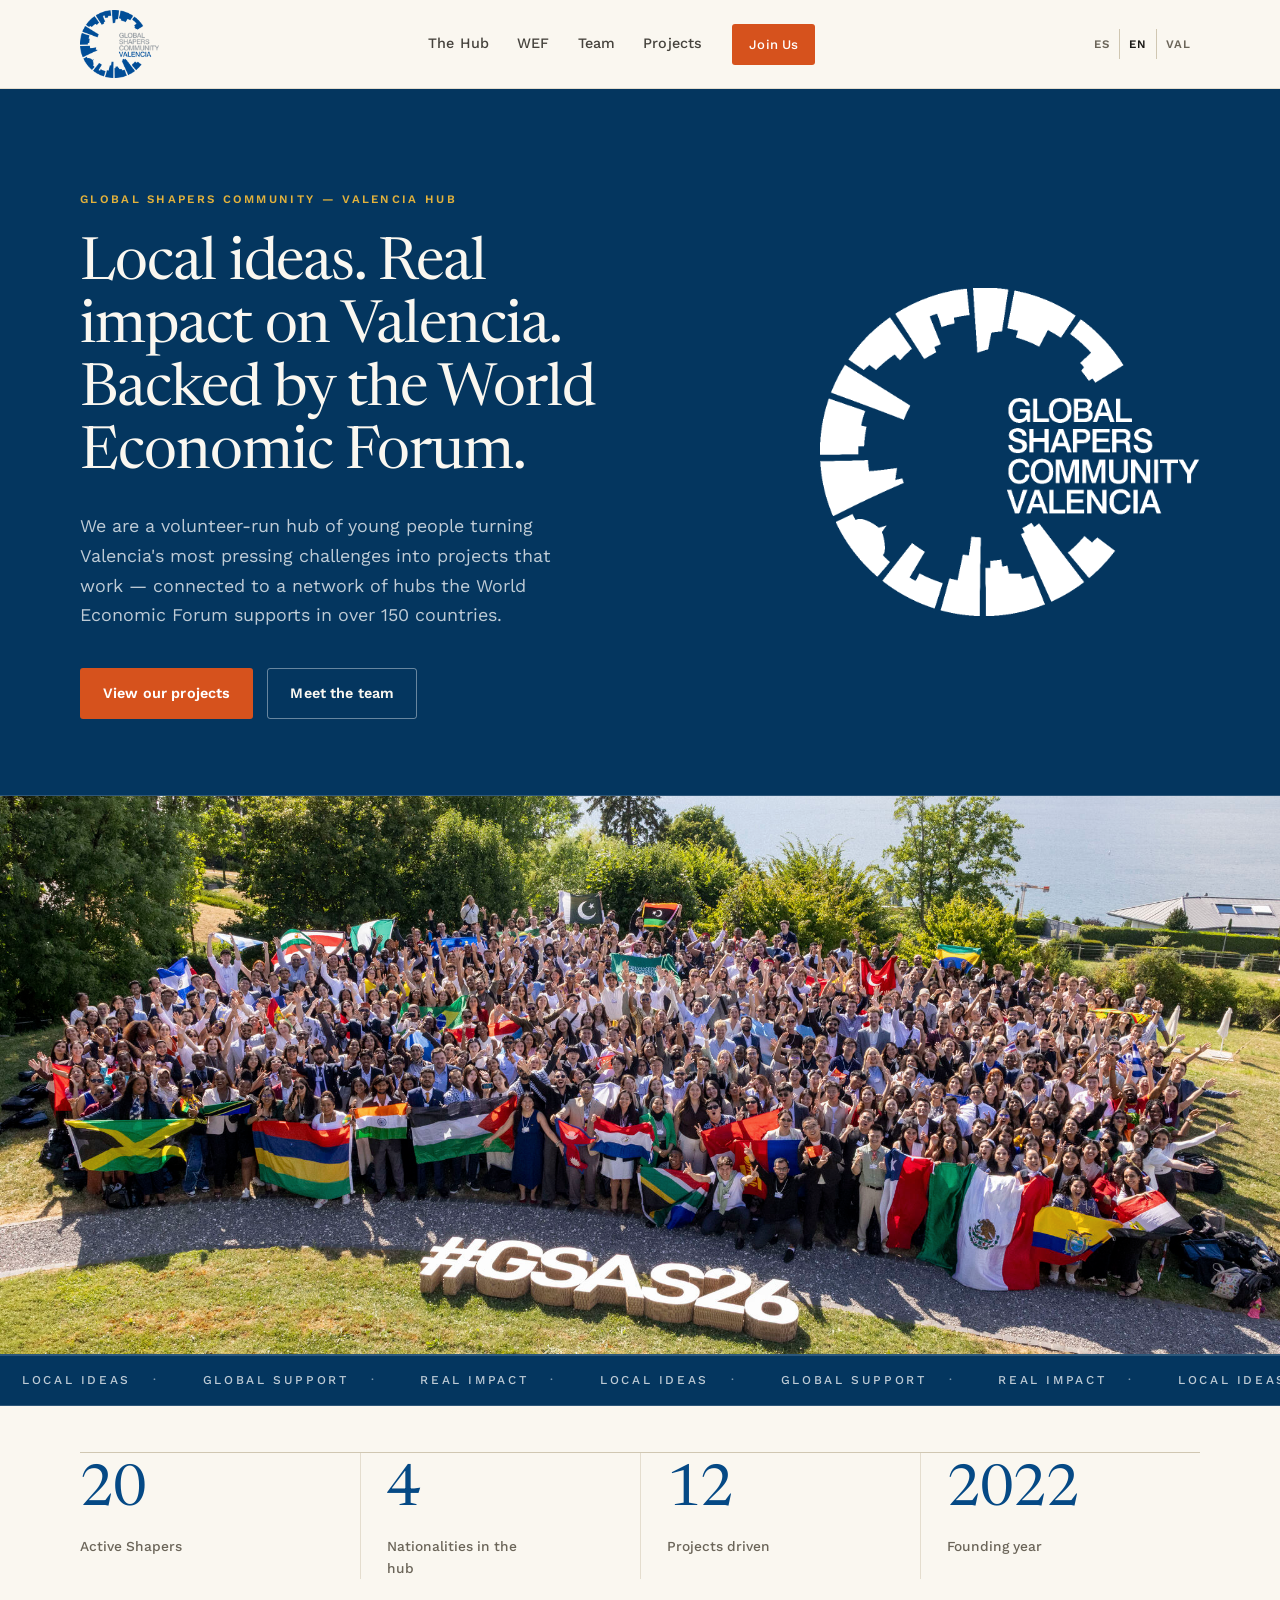
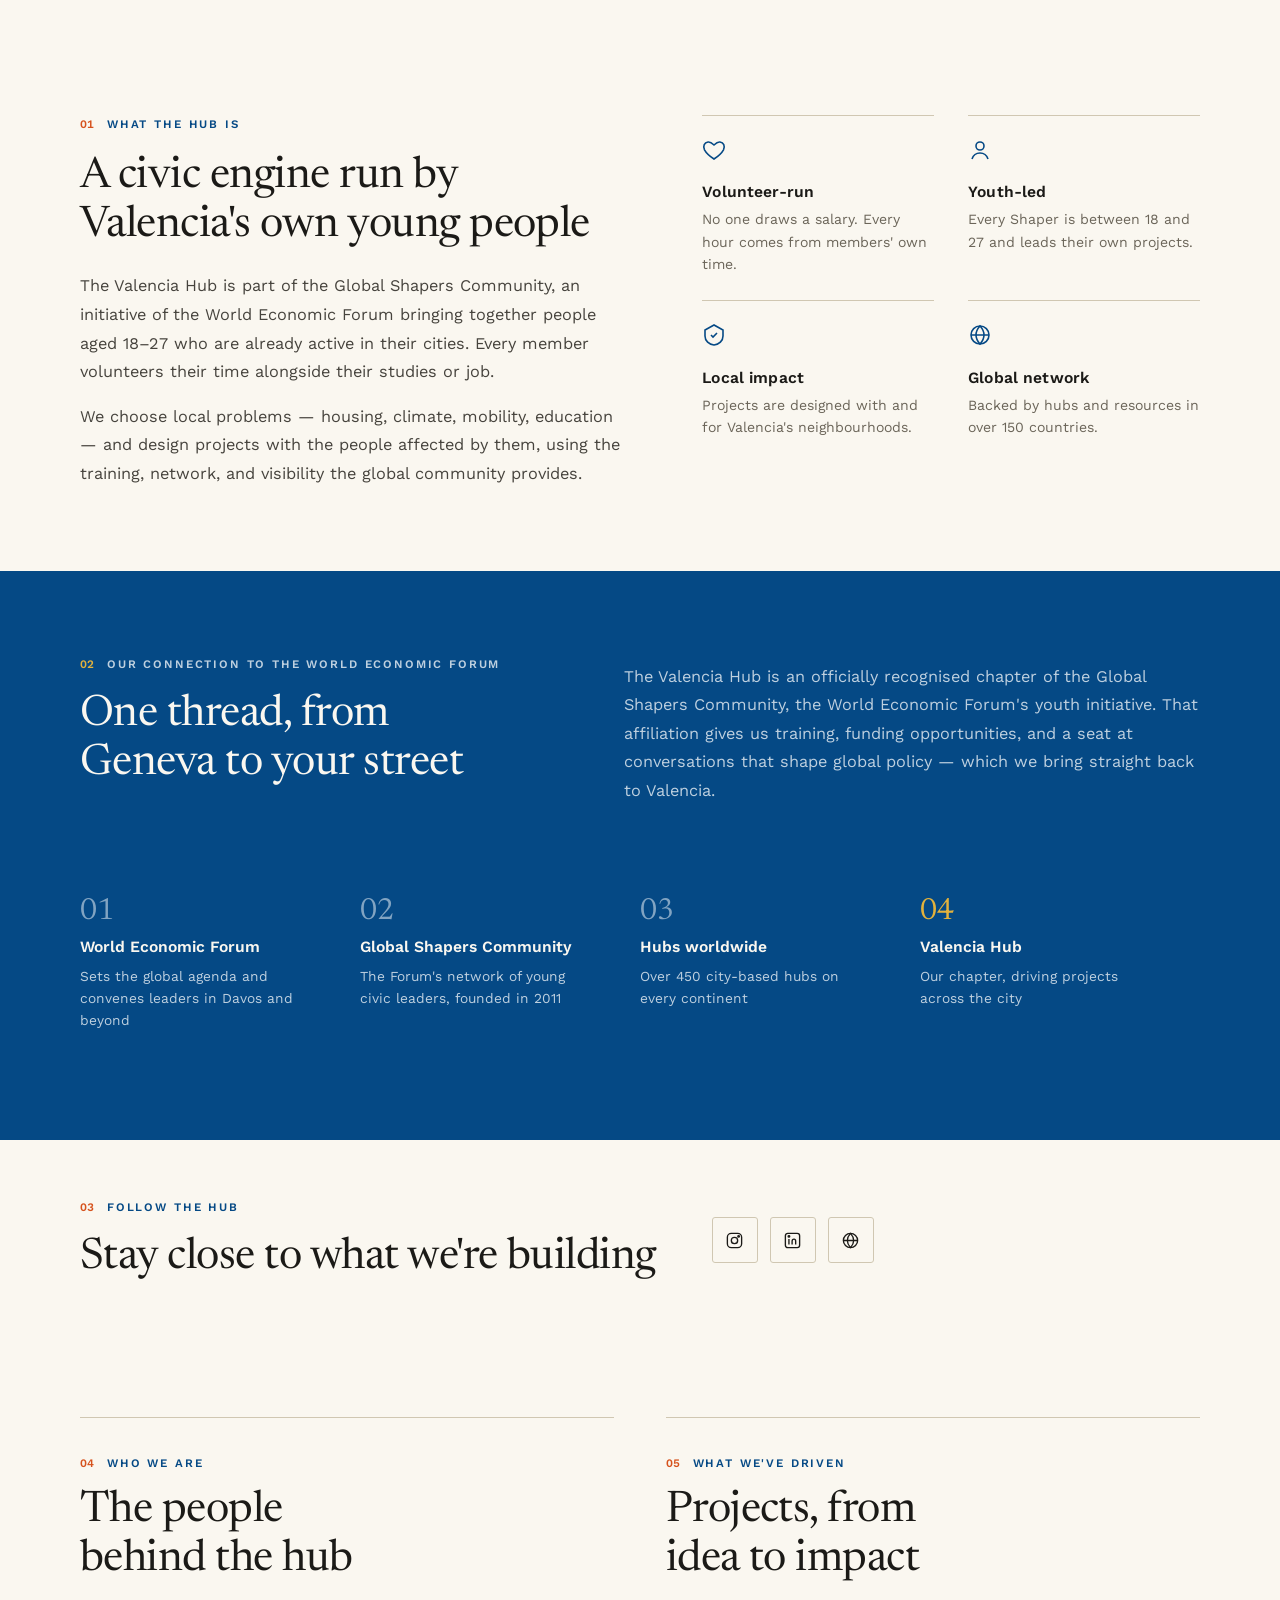
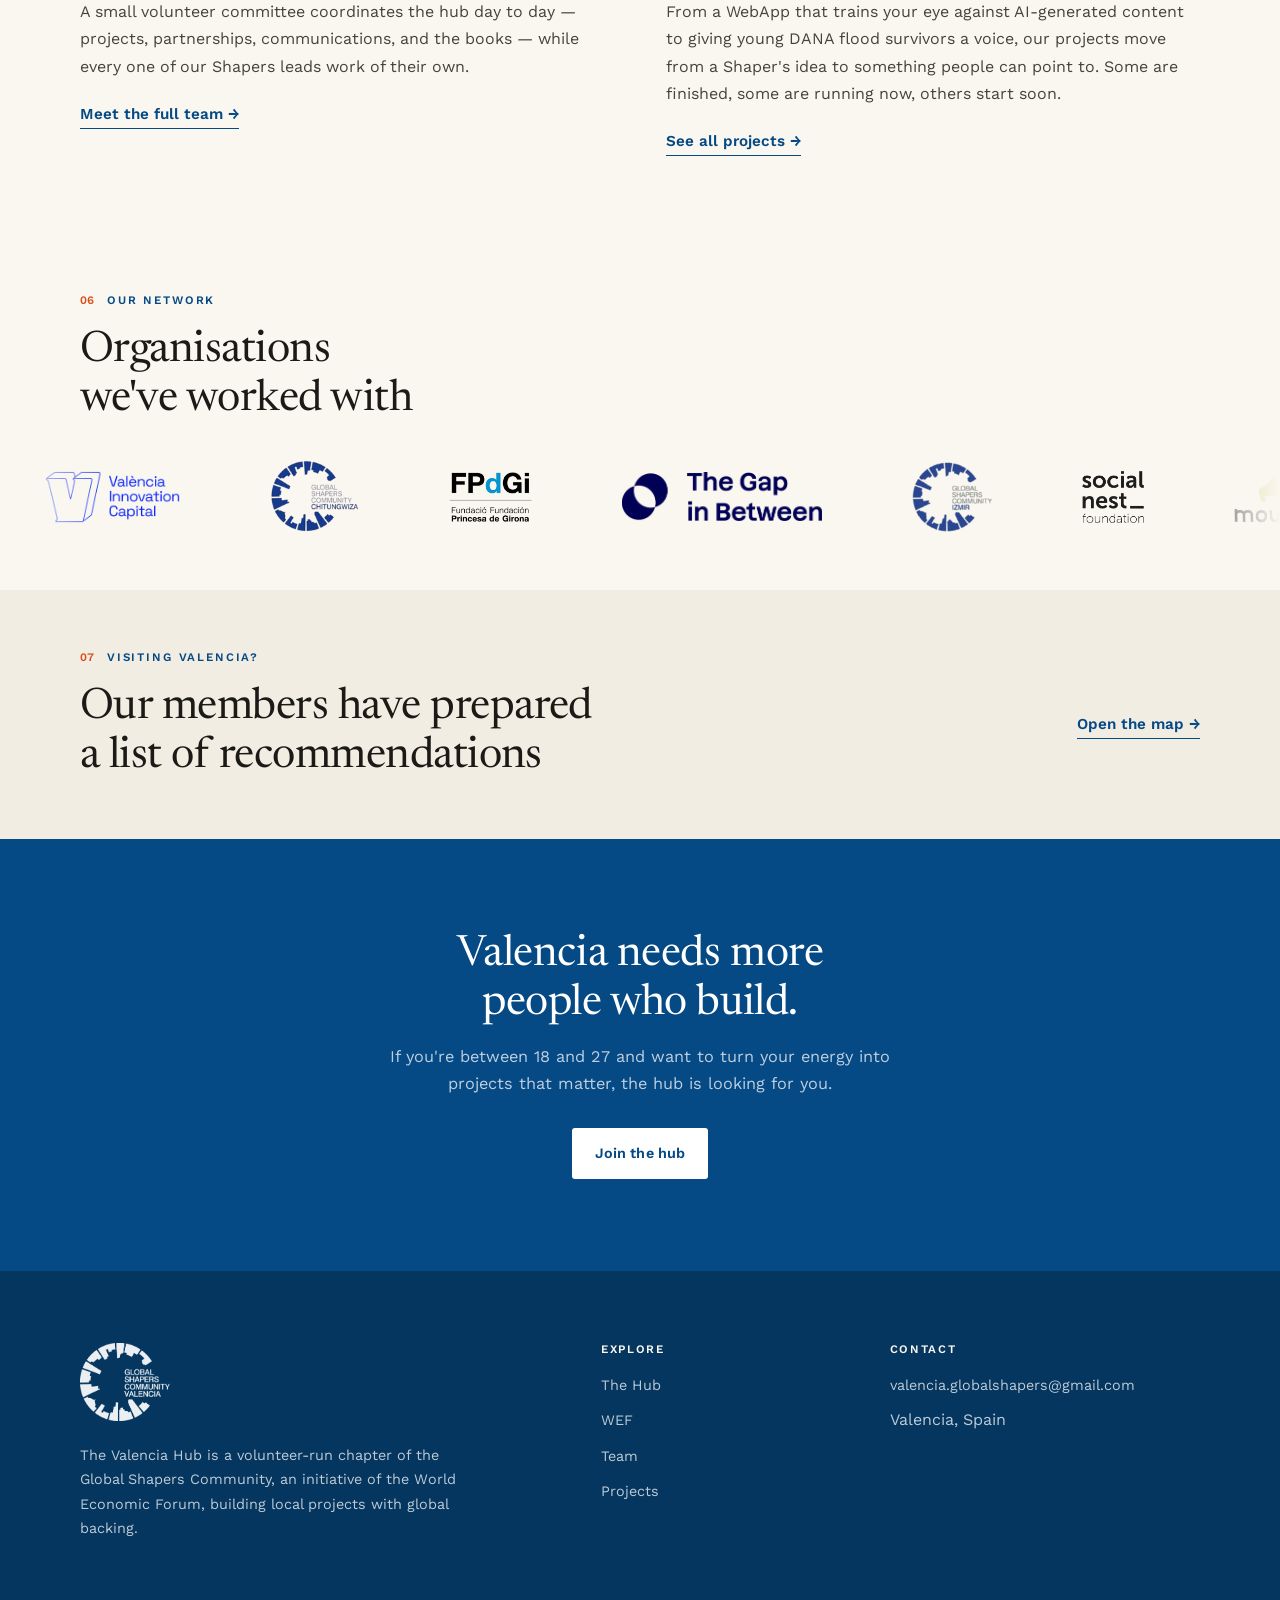
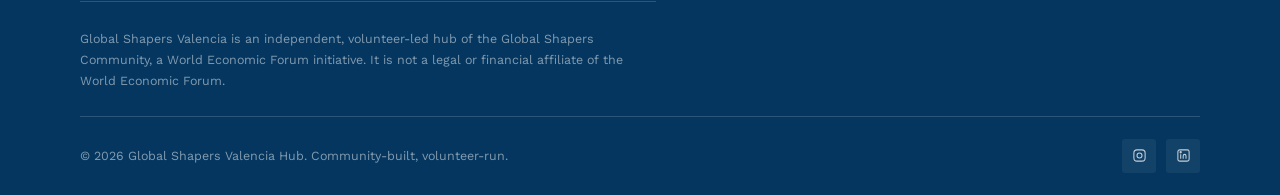
==== index.html @ c499e60e "Replace hero SVG motif with the hub logo Use the white transparent logo so it reads on the blue hero" ====
<!DOCTYPE html>
<html lang="es">
<head>
<meta charset="UTF-8" />
<meta name="viewport" content="width=device-width, initial-scale=1.0" />
<title>Global Shapers Valencia Hub</title>
<meta name="description" content="Global Shapers Valencia Hub — a volunteer-run, youth-led chapter of the World Economic Forum's Global Shapers Community, building local projects with global backing." />
<link rel="icon" type="image/svg+xml" href="assets/img/favicon.svg" />
<link rel="preconnect" href="https://fonts.googleapis.com">
<link rel="preconnect" href="https://fonts.gstatic.com" crossorigin>
<link href="https://fonts.googleapis.com/css2?family=Newsreader:opsz,wght@6..72,400;6..72,500&family=Work+Sans:wght@400;500;600&display=swap" rel="stylesheet">
<link rel="stylesheet" href="assets/css/style.css" />
</head>
<body>

<!-- ============================= NAV ============================= -->
<header class="site-nav" id="siteNav">
  <div class="container nav-inner">
    <a href="index.html" class="brand" aria-label="Global Shapers Community Valencia — home">
      <img class="brand-logo" src="assets/img/logo-valencia.png" alt="Global Shapers Community Valencia" width="79" height="68" />
    </a>

    <nav class="nav-links" aria-label="Main">
      <a href="index.html#hub" data-i18n="nav.hub">The Hub</a>
      <a href="index.html#wef" data-i18n="nav.wef">WEF</a>
      <a href="team.html" data-i18n="nav.team">Team</a>
      <a href="projects.html" data-i18n="nav.projects">Projects</a>
      <a href="index.html#join" class="btn btn-ember nav-cta" data-i18n="nav.join">Join Us</a>
    </nav>

    <div class="nav-right">
      <div class="lang-switch" role="group" aria-label="Language selector" id="langSwitch">
        <button type="button" data-lang="es">ES</button>
        <button type="button" data-lang="en">EN</button>
        <button type="button" data-lang="val">VAL</button>
      </div>
      <button class="nav-toggle" id="navToggle" aria-label="Toggle menu" aria-expanded="false">
        <span></span><span></span><span></span>
      </button>
    </div>
  </div>
</header>

<main id="top">

<!-- ============================= HERO ============================= -->
<section class="hero" id="hub">
  <div class="container hero-inner">
    <div class="hero-copy">
      <span class="hero-eyebrow" data-i18n="hero.eyebrow">Global Shapers Community — Valencia Hub</span>
      <h1 data-i18n="hero.headline">Local ideas. Real impact on Valencia. Backed by the World Economic Forum.</h1>
      <p class="hero-intro" data-i18n="hero.intro">We are a volunteer-run hub of young people turning Valencia's most pressing challenges into projects that work — connected to a network of hubs the World Economic Forum supports in over 150 countries.</p>
      <div class="hero-ctas">
        <a href="projects.html" class="btn btn-ember" data-i18n="hero.ctaProjects">View our projects</a>
        <a href="team.html" class="btn btn-outline-light" data-i18n="hero.ctaTeam">Meet the team</a>
      </div>
    </div>

    <div class="hero-motif" aria-hidden="true">
      <img src="assets/img/gs-logo-white.png" alt="" width="1004" height="866" />
    </div>
  </div>

  <figure class="hero-figure no-photo">
    <img class="hero-figure-photo" src="assets/img/hub-hero.jpg"
         alt="Global Shapers from around the world gathered together"
         onload="this.closest('.hero-figure').classList.remove('no-photo')"
         onerror="this.closest('.hero-figure').remove()" />
  </figure>
</section>

<!-- ============================= TICKER ============================= -->
<div class="ticker-band" aria-hidden="true">
  <div class="ticker-track" id="tickerTrack">
    <!-- populated by JS, duplicated for seamless loop -->
  </div>
</div>

<!-- ============================= STATS ============================= -->
<section class="stats-section">
  <div class="container stats-grid" id="statsGrid">
    <div class="stat-item">
      <div class="stat-number" data-count="20">0</div>
      <div class="stat-label" data-i18n="stats.shapers">Active Shapers</div>
    </div>
    <div class="stat-item">
      <div class="stat-number" data-count="4">0</div>
      <div class="stat-label" data-i18n="stats.nationalities">Nationalities in the hub</div>
    </div>
    <div class="stat-item">
      <div class="stat-number" data-count="12">0</div>
      <div class="stat-label" data-i18n="stats.projects">Projects driven</div>
    </div>
    <div class="stat-item">
      <div class="stat-number" data-count="2022" data-no-anim="true">2022</div>
      <div class="stat-label" data-i18n="stats.founded">Founding year</div>
    </div>
  </div>
</section>

<!-- ============================= WHAT THE HUB IS ============================= -->
<section class="about-section">
  <div class="container about-grid">
    <div class="about-copy">
      <span class="section-eyebrow" data-i18n="about.eyebrow">What the hub is</span>
      <h2 class="section-title" data-i18n="about.title">A civic engine run by Valencia's own young people</h2>
      <p style="margin-top:22px" data-i18n="about.body1">The Valencia Hub is part of the Global Shapers Community, an initiative of the World Economic Forum bringing together people aged 18–27 who are already active in their cities. Every member volunteers their time alongside their studies or job.</p>
      <p data-i18n="about.body2">We choose local problems — housing, climate, mobility, education — and design projects with the people affected by them, using the training, network, and visibility the global community provides.</p>
    </div>
    <div class="pillar-grid">
      <div class="pillar-card">
        <svg class="pillar-icon" viewBox="0 0 24 24" fill="none" stroke="currentColor" stroke-width="1.6" aria-hidden="true"><path d="M12 21s-7-4.6-9.5-9.2C.7 8 2.4 4.5 6 4c2-.3 3.6.7 6 3 2.4-2.3 4-3.3 6-3 3.6.5 5.3 4 3.5 7.8C19 16.4 12 21 12 21Z"/></svg>
        <h3 data-i18n="about.point1Title">Volunteer-run</h3>
        <p data-i18n="about.point1Body">No one draws a salary. Every hour comes from members' own time.</p>
      </div>
      <div class="pillar-card">
        <svg class="pillar-icon" viewBox="0 0 24 24" fill="none" stroke="currentColor" stroke-width="1.6" aria-hidden="true"><circle cx="12" cy="8" r="4"/><path d="M4 21c1.5-4.5 5-6 8-6s6.5 1.5 8 6"/></svg>
        <h3 data-i18n="about.point2Title">Youth-led</h3>
        <p data-i18n="about.point2Body">Every Shaper is between 18 and 27 and leads their own projects.</p>
      </div>
      <div class="pillar-card">
        <svg class="pillar-icon" viewBox="0 0 24 24" fill="none" stroke="currentColor" stroke-width="1.6" aria-hidden="true"><path d="M12 2 3 7v6c0 5 4 8.5 9 9 5-.5 9-4 9-9V7l-9-5Z"/><path d="M9 12l2 2 4-4"/></svg>
        <h3 data-i18n="about.point3Title">Local impact</h3>
        <p data-i18n="about.point3Body">Projects are designed with and for Valencia's neighbourhoods.</p>
      </div>
      <div class="pillar-card">
        <svg class="pillar-icon" viewBox="0 0 24 24" fill="none" stroke="currentColor" stroke-width="1.6" aria-hidden="true"><circle cx="12" cy="12" r="9"/><path d="M3 12h18M12 3c2.5 2.7 4 6 4 9s-1.5 6.3-4 9c-2.5-2.7-4-6-4-9s1.5-6.3 4-9Z"/></svg>
        <h3 data-i18n="about.point4Title">Global network</h3>
        <p data-i18n="about.point4Body">Backed by hubs and resources in over 150 countries.</p>
      </div>
    </div>
  </div>
</section>

<!-- ============================= WEF CONNECTION ============================= -->
<section class="wef-section" id="wef">
  <div class="container">
    <div class="section-head on-ink">
      <span class="section-eyebrow" data-i18n="wef.eyebrow">Our connection to the World Economic Forum</span>
      <h2 class="section-title" data-i18n="wef.title">One thread, from Geneva to your street</h2>
    </div>
    <p class="wef-body" data-i18n="wef.body">The Valencia Hub is an officially recognised chapter of the Global Shapers Community, the World Economic Forum's youth initiative. That affiliation gives us training, funding opportunities, and a seat at conversations that shape global policy — which we bring straight back to Valencia.</p>

    <div class="chain">
      <div class="chain-node">
        <span class="chain-num">01</span>
        <h3 data-i18n="wef.node1">World Economic Forum</h3>
        <p data-i18n="wef.node1Sub">Sets the global agenda and convenes leaders in Davos and beyond</p>
      </div>
      <div class="chain-node">
        <span class="chain-num">02</span>
        <h3 data-i18n="wef.node2">Global Shapers Community</h3>
        <p data-i18n="wef.node2Sub">The Forum's network of young civic leaders, founded in 2011</p>
      </div>
      <div class="chain-node">
        <span class="chain-num">03</span>
        <h3 data-i18n="wef.node3">Hubs worldwide</h3>
        <p data-i18n="wef.node3Sub">Over 450 city-based hubs on every continent</p>
      </div>
      <div class="chain-node">
        <span class="chain-num">04</span>
        <h3 data-i18n="wef.node4">Valencia Hub</h3>
        <p data-i18n="wef.node4Sub">Our chapter, driving projects across the city</p>
      </div>
    </div>
  </div>
</section>

<!-- ============================= SOCIAL ============================= -->
<section class="social-section">
  <div class="container">
    <div class="section-head">
      <span class="section-eyebrow" data-i18n="social.eyebrow">Follow the hub</span>
      <h2 class="section-title" data-i18n="social.title">Stay close to what we're building</h2>
    </div>
    <div class="social-row">
      <a class="social-link" href="https://www.instagram.com/globalshapersvlc/" target="_blank" rel="noopener" aria-label="Instagram">
        <svg viewBox="0 0 24 24" fill="none" stroke="currentColor" stroke-width="1.7"><rect x="3" y="3" width="18" height="18" rx="5"/><circle cx="12" cy="12" r="4"/><circle cx="17.2" cy="6.8" r="1"/></svg>
      </a>
      <a class="social-link" href="https://www.linkedin.com/company/global-shapers-valencia" target="_blank" rel="noopener" aria-label="LinkedIn">
        <svg viewBox="0 0 24 24" fill="none" stroke="currentColor" stroke-width="1.7"><rect x="3" y="3" width="18" height="18" rx="3"/><line x1="7.5" y1="10" x2="7.5" y2="17"/><circle cx="7.5" cy="6.8" r="1"/><path d="M11.5 17v-4.2c0-1.6 1-2.6 2.4-2.6 1.3 0 2.1.9 2.1 2.6V17"/></svg>
      </a>
      <a class="social-link" href="https://www.globalshapers.org/hubs/valencia-hub" target="_blank" rel="noopener" aria-label="Global Shapers website">
        <svg viewBox="0 0 24 24" fill="none" stroke="currentColor" stroke-width="1.7"><circle cx="12" cy="12" r="9"/><path d="M3 12h18M12 3c2.5 2.7 4 6 4 9s-1.5 6.3-4 9c-2.5-2.7-4-6-4-9s1.5-6.3 4-9Z"/></svg>
      </a>
    </div>
  </div>
</section>

<!-- ============================= EXPLORE (team + projects) ============================= -->
<section class="explore-section">
  <div class="container explore-grid">
    <div class="teaser-single">
      <span class="section-eyebrow" data-i18n="team.eyebrow">Who we are</span>
      <h2 class="section-title" data-i18n="team.title">The people behind the hub</h2>
      <p class="teaser-body" data-i18n="team.teaserBody">A small volunteer committee coordinates the hub day to day — projects, partnerships, communications, and the books — while every one of our Shapers leads work of their own.</p>
      <a href="team.html" class="teaser-cta" data-i18n="team.cta">Meet the full team</a>
    </div>
    <div class="teaser-single">
      <span class="section-eyebrow" data-i18n="projects.eyebrow">What we've driven</span>
      <h2 class="section-title" data-i18n="projects.title">Projects, from idea to impact</h2>
      <p class="teaser-body" data-i18n="projects.teaserBody">From neighbourhood orchards to post-flood rebuilding, our projects move from a Shaper's idea to something people can point to. Some are finished, some are running now, others start soon.</p>
      <a href="projects.html" class="teaser-cta" data-i18n="projects.cta">See all projects</a>
    </div>
  </div>
</section>

<!-- ============================= PARTNERS ============================= -->
<section class="partners-section">
  <div class="container">
    <div class="section-head">
      <span class="section-eyebrow" data-i18n="partners.eyebrow">Our network</span>
      <h2 class="section-title" data-i18n="partners.title">Organisations we've worked with</h2>
    </div>
  </div>
  <div class="partners-marquee">
    <div class="partners-track">
      <ul class="partners-list">
        <li class="partner-item"><img src="assets/img/partners/valencia-innovation-capital.png" alt="València Innovation Capital" width="312" height="120" /></li>
        <li class="partner-item partner-item--gs"><img src="assets/img/partners/gs-chitungwiza.png" alt="Global Shapers Community Chitungwiza" width="134" height="107" /></li>
        <li class="partner-item"><img src="assets/img/partners/fundacion-princesa-de-girona.png" alt="Fundación Princesa de Girona" width="320" height="200" /></li>
        <li class="partner-item"><img src="assets/img/partners/the-gap-in-between.png" alt="The Gap in Between" width="821" height="200" /></li>
        <li class="partner-item partner-item--gs"><img src="assets/img/partners/gs-izmir.png" alt="Global Shapers Community Izmir" width="118" height="105" /></li>
        <li class="partner-item"><img src="assets/img/partners/social-nest-foundation.png" alt="Social Nest Foundation" width="239" height="200" /></li>
        <li class="partner-item"><img src="assets/img/partners/mou-te.png" alt="Mou-te" width="293" height="200" /></li>
        <li class="partner-item partner-item--gs"><img src="assets/img/partners/gs-alexandria.png" alt="Global Shapers Community Alexandria" width="122" height="107" /></li>
        <li class="partner-item"><img src="assets/img/partners/jeanologia.png" alt="Jeanologia" width="542" height="200" /></li>
        <li class="partner-item"><img src="assets/img/partners/cdtm-vlc.png" alt="CDTM VLC" width="261" height="200" /></li>
        <li class="partner-item partner-item--gs"><img src="assets/img/partners/gs-johannesburg.png" alt="Global Shapers Community Johannesburg" width="142" height="106" /></li>
        <li class="partner-item"><img src="assets/img/partners/sociedad-filarmonica-valencia.png" alt="Sociedad Filarmónica de Valencia" width="653" height="200" /></li>
        <li class="partner-item"><img src="assets/img/partners/enpeu.png" alt="enpeu" width="632" height="200" /></li>
        <li class="partner-item partner-item--gs"><img src="assets/img/partners/gs-ramallah.png" alt="Global Shapers Community Ramallah" width="229" height="200" /></li>
        <li class="partner-item"><img src="assets/img/partners/bridging-futures.png" alt="Bridging Futures" width="355" height="200" /></li>
      </ul>
      <ul class="partners-list" aria-hidden="true">
        <li class="partner-item"><img src="assets/img/partners/valencia-innovation-capital.png" alt="" width="312" height="120" /></li>
        <li class="partner-item partner-item--gs"><img src="assets/img/partners/gs-chitungwiza.png" alt="" width="134" height="107" /></li>
        <li class="partner-item"><img src="assets/img/partners/fundacion-princesa-de-girona.png" alt="" width="320" height="200" /></li>
        <li class="partner-item"><img src="assets/img/partners/the-gap-in-between.png" alt="" width="821" height="200" /></li>
        <li class="partner-item partner-item--gs"><img src="assets/img/partners/gs-izmir.png" alt="" width="118" height="105" /></li>
        <li class="partner-item"><img src="assets/img/partners/social-nest-foundation.png" alt="" width="239" height="200" /></li>
        <li class="partner-item"><img src="assets/img/partners/mou-te.png" alt="" width="293" height="200" /></li>
        <li class="partner-item partner-item--gs"><img src="assets/img/partners/gs-alexandria.png" alt="" width="122" height="107" /></li>
        <li class="partner-item"><img src="assets/img/partners/jeanologia.png" alt="" width="542" height="200" /></li>
        <li class="partner-item"><img src="assets/img/partners/cdtm-vlc.png" alt="" width="261" height="200" /></li>
        <li class="partner-item partner-item--gs"><img src="assets/img/partners/gs-johannesburg.png" alt="" width="142" height="106" /></li>
        <li class="partner-item"><img src="assets/img/partners/sociedad-filarmonica-valencia.png" alt="" width="653" height="200" /></li>
        <li class="partner-item"><img src="assets/img/partners/enpeu.png" alt="" width="632" height="200" /></li>
        <li class="partner-item partner-item--gs"><img src="assets/img/partners/gs-ramallah.png" alt="" width="229" height="200" /></li>
        <li class="partner-item"><img src="assets/img/partners/bridging-futures.png" alt="" width="355" height="200" /></li>
      </ul>
    </div>
  </div>
</section>

<!-- ============================= VISITING VALENCIA ============================= -->
<section class="visit-section">
  <div class="container">
    <div class="section-head">
      <span class="section-eyebrow" data-i18n="visit.eyebrow">Visiting Valencia?</span>
      <h2 class="section-title" data-i18n="visit.title">Our members have prepared a list of recommendations</h2>
    </div>
    <a href="https://maps.app.goo.gl/o17kVGESxQHPV6fr7" target="_blank" rel="noopener" class="teaser-cta" data-i18n="visit.cta">Open the map</a>
  </div>
</section>

<!-- ============================= CTA BAND ============================= -->
<section class="cta-band" id="join">
  <div class="container">
    <h2 data-i18n="ctaBand.title">Valencia needs more people who build.</h2>
    <p data-i18n="ctaBand.body">If you're between 18 and 27 and want to turn your energy into projects that matter, the hub is looking for you.</p>
    <a href="https://forms.gle/b4ucqoTshVWLpSaz5" target="_blank" rel="noopener" class="btn btn-ink" data-i18n="ctaBand.button">Join the hub</a>
  </div>
</section>

</main>

<!-- ============================= FOOTER ============================= -->
<footer class="site-footer">
  <div class="container footer-grid">
    <div class="footer-brand">
      <a href="index.html" aria-label="Global Shapers Community Valencia — home">
        <img class="footer-logo" src="assets/img/gs-logo-white.png" alt="Global Shapers Community Valencia" />
      </a>
      <p data-i18n="footer.about">The Valencia Hub is a volunteer-run chapter of the Global Shapers Community, an initiative of the World Economic Forum, building local projects with global backing.</p>
    </div>
    <div class="footer-col">
      <h4 data-i18n="footer.navTitle">Explore</h4>
      <ul>
        <li><a href="index.html#hub" data-i18n="nav.hub">The Hub</a></li>
        <li><a href="index.html#wef" data-i18n="nav.wef">WEF</a></li>
        <li><a href="team.html" data-i18n="nav.team">Team</a></li>
        <li><a href="projects.html" data-i18n="nav.projects">Projects</a></li>
      </ul>
    </div>
    <div class="footer-col">
      <h4 data-i18n="footer.contactTitle">Contact</h4>
      <ul>
        <li><a href="mailto:valencia.globalshapers@gmail.com" data-i18n="footer.contactEmail">valencia.globalshapers@gmail.com</a></li>
        <li><span data-i18n="footer.contactCity">Valencia, Spain</span></li>
      </ul>
    </div>
  </div>
  <div class="container">
    <p class="footer-note" data-i18n="footer.membershipNote">Global Shapers Valencia is an independent, volunteer-led hub of the Global Shapers Community, a World Economic Forum initiative. It is not a legal or financial affiliate of the World Economic Forum.</p>
    <div class="footer-bottom">
      <span>© <span id="year"></span> <span data-i18n="footer.rights">Global Shapers Valencia Hub. Community-built, volunteer-run.</span></span>
      <div class="footer-social">
        <a href="https://www.instagram.com/globalshapersvlc/" target="_blank" rel="noopener" aria-label="Instagram"><svg viewBox="0 0 24 24" fill="none" stroke="currentColor" stroke-width="1.7"><rect x="3" y="3" width="18" height="18" rx="5"/><circle cx="12" cy="12" r="4"/></svg></a>
        <a href="https://www.linkedin.com/company/global-shapers-valencia" target="_blank" rel="noopener" aria-label="LinkedIn"><svg viewBox="0 0 24 24" fill="none" stroke="currentColor" stroke-width="1.7"><rect x="3" y="3" width="18" height="18" rx="3"/><line x1="7.5" y1="10" x2="7.5" y2="17"/><circle cx="7.5" cy="6.8" r="1"/><path d="M11.5 17v-4.2c0-1.6 1-2.6 2.4-2.6 1.3 0 2.1.9 2.1 2.6V17"/></svg></a>
      </div>
    </div>
  </div>
</footer>

<script src="assets/js/i18n.js"></script>
<script src="assets/js/main.js"></script>
</body>
</html>
---- assets/css/style.css ----
/* =====================================================================
   Global Shapers Valencia Hub — stylesheet

   Civic-editorial system:
   · Warm paper ground, flat brand blue for dark sections, ONE burnt-orange
     accent used sparingly. No gradients.
   · Hairline rules do the structural work; shadow is reserved for the modal.
   · Newsreader (serif) for display, Work Sans for text and labels.
   · Sections carry a running 01 / 02 index in place of decorative eyebrows.
   ===================================================================== */

:root {
  /* Ink & paper */
  --ink: #1b1a17;
  --ink-soft: #46433d;
  --paper: #faf7f0;
  --paper-2: #f2ede2;
  --line: #e4ddce;
  --line-strong: #d0c7b2;
  --muted: #6b6559;

  /* Brand — sampled from the official Global Shapers Valencia mark */
  --blue: #054985;
  --blue-deep: #04365f;
  --blue-bright: #0a5fa8;
  --accent: #d6521d;          /* burnt Valencia orange — used sparingly */
  --accent-deep: #b4400e;
  --gold: #e3b23c;

  /* On dark */
  --on-blue: rgba(255, 255, 255, 0.74);
  --on-blue-dim: rgba(255, 255, 255, 0.5);
  --line-on-blue: rgba(255, 255, 255, 0.16);

  --media: #e5e8ec;          /* cool neutral for image placeholders */

  --font-display: 'Newsreader', Georgia, 'Times New Roman', serif;
  --font-body: 'Work Sans', 'Segoe UI', system-ui, sans-serif;

  --r: 3px;
  --shadow-pop: 0 30px 70px -34px rgba(19, 29, 94, 0.5);

  --container: 1120px;
  --section-pad: clamp(56px, 6.5vw, 88px);
}

/* ---------- Reset ---------- */
*, *::before, *::after { box-sizing: border-box; }
html {
  scroll-behavior: smooth;
  scroll-padding-top: 88px;
  -webkit-text-size-adjust: 100%;
}
@media (prefers-reduced-motion: reduce) {
  html { scroll-behavior: auto; }
  *, *::before, *::after {
    animation-duration: 0.001ms !important;
    animation-iteration-count: 1 !important;
    transition-duration: 0.001ms !important;
    scroll-behavior: auto !important;
  }
}
body {
  margin: 0;
  font-family: var(--font-body);
  font-size: 16px;
  line-height: 1.6;
  color: var(--ink-soft);
  background: var(--paper);
  -webkit-font-smoothing: antialiased;
  text-rendering: optimizeLegibility;
}
img { max-width: 100%; display: block; }
a { color: inherit; text-decoration: none; }
ul { margin: 0; padding: 0; list-style: none; }
button { font: inherit; cursor: pointer; color: inherit; }
h1, h2, h3, h4 { margin: 0; line-height: 1.1; }
p { margin: 0; }
::selection { background: var(--blue); color: #fff; }
:focus-visible {
  outline: 2px solid var(--accent);
  outline-offset: 3px;
}
.container {
  width: min(100% - 44px, var(--container));
  margin-inline: auto;
}

/* ---------- Section scaffolding ---------- */
main { counter-reset: section; }
section { padding-block: var(--section-pad); position: relative; }

.section-eyebrow {
  display: flex;
  flex-wrap: wrap;
  align-items: baseline;
  gap: 4px 12px;
  font-family: var(--font-body);
  font-size: 0.72rem;
  font-weight: 600;
  letter-spacing: 0.16em;
  text-transform: uppercase;
  color: var(--blue);
}
.section-eyebrow::before {
  counter-increment: section;
  content: counter(section, decimal-leading-zero);
  font-variant-numeric: tabular-nums;
  letter-spacing: 0.04em;
  color: var(--accent);
}
.section-title {
  font-family: var(--font-display);
  font-size: clamp(1.9rem, 3.4vw, 2.85rem);
  font-weight: 400;
  letter-spacing: -0.012em;
  line-height: 1.12;
  max-width: 22ch;
  color: var(--ink);
  text-wrap: balance;
}
.section-head { margin-bottom: clamp(36px, 5vw, 52px); }
.section-head .section-title { margin-top: 18px; }
.on-ink .section-title { color: var(--paper); }
.on-ink .section-eyebrow { color: var(--on-blue); }
.on-ink .section-eyebrow::before { color: var(--gold); }

/* ===================================================================
   NAV
   =================================================================== */
.site-nav {
  position: sticky;
  top: 0;
  z-index: 100;
  background: var(--paper);
  border-bottom: 1px solid var(--line);
  transition: box-shadow 0.3s ease, border-color 0.3s ease;
}
.site-nav.is-scrolled {
  border-color: var(--line-strong);
  box-shadow: 0 14px 34px -28px rgba(19, 29, 94, 0.55);
}
.nav-inner {
  display: flex;
  align-items: center;
  justify-content: space-between;
  gap: 20px;
  padding-block: 10px;
}
.brand {
  display: flex;
  align-items: center;
  gap: 11px;
}
.brand-logo { height: 68px; width: auto; flex-shrink: 0; display: block; }
.nav-links {
  display: flex;
  gap: 28px;
  align-items: center;
}
.nav-links a {
  color: var(--ink-soft);
  font-size: 0.9rem;
  font-weight: 500;
  letter-spacing: 0.01em;
  position: relative;
  padding-block: 4px;
}
.nav-links a::after {
  content: '';
  position: absolute;
  left: 0; right: 100%;
  bottom: 0;
  height: 1px;
  background: var(--accent);
  transition: right 0.25s ease;
}
.nav-links a:hover { color: var(--ink); }
.nav-links a:hover::after { right: 0; }
.nav-links a[aria-current="page"] { color: var(--ink); font-weight: 600; }
.nav-links a[aria-current="page"]::after { right: 0; background: var(--ink); }
.nav-links a.nav-cta { margin-left: 2px; padding: 9px 16px; font-size: 0.82rem; color: #fff; }
.nav-links a.nav-cta:hover { color: #fff; }
.nav-links a.nav-cta::after,
.nav-links a.nav-cta:hover::after { content: none; }

.nav-right { display: flex; align-items: center; gap: 14px; }

.lang-switch { display: flex; align-items: center; }
.lang-switch button {
  border: none;
  background: none;
  color: var(--muted);
  font-size: 0.72rem;
  font-weight: 600;
  letter-spacing: 0.09em;
  padding: 6px 9px;
  transition: color 0.2s ease;
}
.lang-switch button + button { border-left: 1px solid var(--line-strong); }
.lang-switch button.active { color: var(--ink); }
.lang-switch button:not(.active):hover { color: var(--ink-soft); }

/* ---------- Buttons ---------- */
.btn {
  display: inline-flex;
  align-items: center;
  justify-content: center;
  gap: 8px;
  border-radius: var(--r);
  padding: 13px 22px;
  font-weight: 600;
  font-size: 0.9rem;
  letter-spacing: 0.01em;
  border: 1px solid transparent;
  transition: background 0.2s ease, border-color 0.2s ease, color 0.2s ease;
  white-space: nowrap;
}
.btn-ember { background: var(--accent); color: #fff; }
.btn-ember:hover { background: var(--accent-deep); }
.btn-ink { background: var(--blue); color: #fff; }
.btn-ink:hover { background: var(--blue-bright); }
.btn-outline-light {
  border-color: rgba(255, 255, 255, 0.4);
  color: var(--paper);
  background: none;
}
.btn-outline-light:hover {
  border-color: var(--paper);
  background: rgba(255, 255, 255, 0.06);
}

.nav-toggle {
  display: none;
  flex-direction: column;
  gap: 5px;
  background: none;
  border: none;
  padding: 8px;
}
.nav-toggle span {
  width: 22px;
  height: 1.5px;
  background: var(--ink);
  border-radius: 2px;
}

/* ===================================================================
   HERO
   =================================================================== */
.hero {
  background: var(--blue-deep);
  color: var(--paper);
  overflow: hidden;
  padding-top: clamp(56px, 8vw, 96px);
  padding-bottom: 0;
}
.hero-inner {
  display: grid;
  grid-template-columns: 1.15fr 0.85fr;
  gap: clamp(32px, 6vw, 72px);
  align-items: center;
}
.hero-motif {
  width: 100%;
  max-width: 380px;
  margin-left: auto;
}
.hero-motif img { width: 100%; height: auto; display: block; }
.hero-eyebrow {
  display: inline-block;
  font-family: var(--font-body);
  font-size: 0.72rem;
  font-weight: 600;
  letter-spacing: 0.2em;
  text-transform: uppercase;
  color: var(--gold);
  margin-bottom: 26px;
}
.hero h1 {
  font-family: var(--font-display);
  font-size: clamp(2.4rem, 5vw, 3.7rem);
  font-weight: 400;
  letter-spacing: -0.018em;
  line-height: 1.06;
  max-width: 16ch;
  text-wrap: balance;
}
.hero-intro {
  margin-top: 26px;
  font-size: 1.12rem;
  line-height: 1.65;
  color: var(--on-blue);
  max-width: 46ch;
}
.hero-ctas {
  margin-top: 38px;
  display: flex;
  gap: 14px;
  flex-wrap: wrap;
}
/* Full-bleed group photo anchoring the hero */
.hero-figure {
  margin: clamp(44px, 6vw, 76px) 0 0;
}
.hero-figure-photo {
  display: block;
  width: 100%;
  height: auto;
  max-height: 560px;
  object-fit: cover;
  object-position: center 58%;
  border-top: 1px solid var(--line-on-blue);
  border-bottom: 1px solid var(--line-on-blue);
  filter: saturate(0.94);
}
/* No photo at the src path: drop the figure, hero stays a clean blue panel */
.hero-figure.no-photo { display: none; }

/* Full-bleed photo band under a subpage header (team.html) */
.page-figure { margin: 0; background: var(--paper); }
.page-figure-photo {
  display: block;
  width: 100%;
  height: auto;
  max-height: 480px;
  object-fit: cover;
  object-position: center 42%;
  filter: saturate(0.96);
}
.page-figure-caption {
  width: min(100% - 44px, var(--container));
  margin: 0 auto;
  padding-top: 12px;
  font-size: 0.74rem;
  letter-spacing: 0.04em;
  color: var(--muted);
}
.page-figure.no-photo { display: none; }
.page-figure + section { padding-top: clamp(34px, 4.5vw, 52px); }

/* "Under development" notice for pages whose data is still placeholder */
.section-notice {
  display: flex;
  align-items: flex-start;
  gap: 12px;
  margin-bottom: clamp(28px, 4vw, 40px);
  padding: 13px 16px;
  border: 1px solid var(--line-strong);
  border-left: 3px solid var(--accent);
  border-radius: var(--r);
  background: var(--paper-2);
}
.section-notice-tag {
  flex-shrink: 0;
  margin-top: 1px;
  padding: 4px 8px;
  border-radius: var(--r);
  background: var(--accent);
  color: #fff;
  font-size: 0.62rem;
  font-weight: 700;
  letter-spacing: 0.12em;
  text-transform: uppercase;
}
.section-notice p {
  font-size: 0.88rem;
  line-height: 1.55;
  color: var(--ink-soft);
}
@media (max-width: 620px) {
  .section-notice { flex-direction: column; gap: 8px; }
}

/* ===================================================================
   MANIFESTO STRIP  (was: gradient marquee)
   =================================================================== */
.ticker-band {
  background: var(--blue-deep);
  border-top: 1px solid var(--line-on-blue);
  border-bottom: 1px solid var(--line-on-blue);
  overflow: hidden;
  padding-block: 15px;
}
.ticker-track {
  display: flex;
  width: max-content;
  animation: ticker 48s linear infinite;
}
.ticker-track span {
  display: inline-flex;
  align-items: center;
  font-family: var(--font-body);
  font-weight: 500;
  font-size: 0.75rem;
  letter-spacing: 0.22em;
  text-transform: uppercase;
  color: var(--on-blue);
  padding-inline: 22px;
  white-space: nowrap;
}
.ticker-track span::after {
  content: '·';
  margin-left: 22px;
  color: var(--on-blue-dim);
}
@keyframes ticker {
  from { transform: translateX(0); }
  to { transform: translateX(-50%); }
}

/* ===================================================================
   STATS  — editorial figure row
   =================================================================== */
.stats-section { background: var(--paper); padding-top: clamp(32px, 4vw, 46px); padding-bottom: clamp(40px, 5vw, 60px); }
.stats-grid {
  display: grid;
  grid-template-columns: repeat(4, 1fr);
  border-top: 1px solid var(--line-strong);
}
.stat-item {
  padding: 10px 26px 0;
  border-left: 1px solid var(--line);
}
.stat-item:first-child { border-left: none; padding-left: 0; }
.stat-number {
  font-family: var(--font-display);
  font-size: clamp(2.6rem, 5vw, 3.6rem);
  font-weight: 400;
  letter-spacing: -0.02em;
  line-height: 1;
  color: var(--blue);
  font-variant-numeric: lining-nums;
}
.stat-label {
  margin-top: 14px;
  font-size: 0.86rem;
  color: var(--muted);
  font-weight: 500;
  max-width: 16ch;
}

/* ===================================================================
   ABOUT / WHAT THE HUB IS
   =================================================================== */
.about-section { background: var(--paper); padding-top: clamp(48px, 6vw, 76px); }
.about-grid {
  display: grid;
  grid-template-columns: 1.05fr 0.95fr;
  gap: clamp(36px, 6vw, 72px);
  align-items: start;
}
.about-copy .section-title { margin-top: 20px; }
.about-copy p { color: var(--ink-soft); line-height: 1.75; font-size: 1.02rem; }
.about-copy p + p { margin-top: 16px; }

.pillar-grid {
  display: grid;
  grid-template-columns: 1fr 1fr;
  column-gap: 34px;
}
.pillar-card {
  border-top: 1px solid var(--line-strong);
  padding: 22px 0 24px;
}
.pillar-icon {
  width: 24px;
  height: 24px;
  color: var(--blue);
  margin-bottom: 14px;
  transition: color 0.2s ease;
}
.pillar-card:hover .pillar-icon { color: var(--accent); }
.pillar-card h3 {
  font-family: var(--font-body);
  font-size: 0.98rem;
  font-weight: 600;
  color: var(--ink);
  letter-spacing: 0.01em;
}
.pillar-card p { margin-top: 8px; font-size: 0.88rem; color: var(--muted); line-height: 1.6; }

/* ===================================================================
   WEF CONNECTION  — stepped index on flat blue
   =================================================================== */
.wef-section { background: var(--blue); color: var(--paper); }
.wef-section .container {
  display: grid;
  grid-template-columns: minmax(0, 0.9fr) minmax(0, 1.1fr);
  column-gap: clamp(32px, 6vw, 72px);
  align-items: start;
}
.wef-section .section-head { margin-bottom: 0; }
.wef-body {
  color: var(--on-blue);
  line-height: 1.75;
  font-size: 1.02rem;
  margin-top: 8px;
}
.chain {
  grid-column: 1 / -1;
  margin-top: clamp(44px, 6vw, 68px);
  display: grid;
  grid-template-columns: repeat(4, 1fr);
}
.chain-node {
  padding: 24px 22px 26px 0;
  display: flex;
  flex-direction: column;
  gap: 10px;
}
.chain-num {
  font-family: var(--font-display);
  font-size: 1.9rem;
  font-weight: 400;
  line-height: 1;
  color: var(--on-blue-dim);
}
.chain-node:last-child .chain-num { color: var(--gold); }
.chain-node h3 {
  font-family: var(--font-body);
  font-size: 0.98rem;
  font-weight: 600;
  color: var(--paper);
}
.chain-node p { font-size: 0.86rem; color: var(--on-blue); line-height: 1.6; max-width: 26ch; }

/* ===================================================================
   SOCIAL
   =================================================================== */
.social-section { background: var(--paper); padding-block: clamp(40px, 4.5vw, 58px); }
.social-section .container {
  display: flex;
  align-items: center;
  gap: clamp(24px, 5vw, 56px);
  flex-wrap: wrap;
}
.social-section .section-head { margin-bottom: 0; }
.social-section .section-head .section-title { max-width: 24ch; }
.social-row { display: flex; gap: 12px; }
.social-link {
  width: 46px;
  height: 46px;
  border-radius: var(--r);
  background: var(--paper);
  border: 1px solid var(--line-strong);
  display: flex;
  align-items: center;
  justify-content: center;
  color: var(--ink);
  transition: background 0.2s ease, color 0.2s ease, border-color 0.2s ease;
}
.social-link svg { width: 19px; height: 19px; }
.social-link:hover { background: var(--blue); border-color: var(--blue); color: #fff; }

/* ===================================================================
   PARTNERS
   =================================================================== */
.partners-section {
  background: var(--paper);
  padding-block: clamp(40px, 4.5vw, 58px);
  overflow: hidden;
}
.partners-section .section-head { margin-bottom: clamp(24px, 3vw, 36px); }
.partners-marquee {
  -webkit-mask-image: linear-gradient(90deg, transparent, #000 8%, #000 92%, transparent);
  mask-image: linear-gradient(90deg, transparent, #000 8%, #000 92%, transparent);
}
.partners-track {
  display: flex;
  width: max-content;
  animation: partners-scroll 45s linear infinite;
}
.partners-marquee:hover .partners-track { animation-play-state: paused; }
.partners-list {
  display: flex;
  align-items: center;
  flex-shrink: 0;
  margin: 0;
  padding: 0;
  list-style: none;
}
.partner-item {
  display: flex;
  align-items: center;
  justify-content: center;
  padding-inline: clamp(24px, 3.5vw, 48px);
}
.partner-item img {
  height: 52px;
  width: auto;
  max-width: 200px;
  object-fit: contain;
}
.partner-item--gs img { height: 72px; }
@keyframes partners-scroll {
  from { transform: translateX(0); }
  to { transform: translateX(-50%); }
}
@media (prefers-reduced-motion: reduce) {
  .partners-track { animation: none; width: auto; }
  .partners-marquee { overflow-x: auto; }
  .partners-list[aria-hidden="true"] { display: none; }
}

/* ===================================================================
   VISITING VALENCIA
   =================================================================== */
.visit-section { background: var(--paper-2); padding-block: clamp(40px, 4.5vw, 58px); }
.visit-section .container {
  display: flex;
  align-items: center;
  justify-content: space-between;
  gap: clamp(24px, 5vw, 56px);
  flex-wrap: wrap;
}
.visit-section .section-head { margin-bottom: 0; }
.visit-section .section-head .section-title { max-width: 30ch; }

/* ===================================================================
   TEAM
   =================================================================== */
.team-section { background: var(--paper); }
.team-grid {
  display: grid;
  grid-template-columns: repeat(3, 1fr);
  gap: 20px;
}
.team-card {
  background: var(--paper);
  border: 1px solid var(--line-strong);
  border-radius: var(--r);
  overflow: hidden;
  text-align: left;
  padding: 0;
  display: block;
  width: 100%;
  transition: border-color 0.2s ease, background 0.2s ease;
}
.team-card:hover { border-color: var(--blue); background: #fff; }
.team-photo {
  width: 100%;
  aspect-ratio: 4 / 3.1;
  background: var(--media);
  border-bottom: 1px solid var(--line-strong);
  display: flex;
  align-items: center;
  justify-content: center;
  color: var(--blue);
  font-family: var(--font-display);
  font-weight: 400;
  font-size: 2.3rem;
  letter-spacing: 0.02em;
  overflow: hidden;
}
.team-photo img { width: 100%; height: 100%; object-fit: cover; }
.team-meta { padding: 16px 18px 20px; }
.team-meta h3 {
  font-family: var(--font-body);
  font-size: 1.02rem;
  font-weight: 600;
  color: var(--ink);
}
.team-meta p {
  margin-top: 4px;
  font-size: 0.85rem;
  color: var(--blue);
  font-weight: 500;
  letter-spacing: 0.02em;
}

/* ===================================================================
   ALUMNI
   =================================================================== */
.alumni-section { background: var(--paper-2); }
.alumni-list { margin-top: clamp(28px, 4vw, 40px); border-top: 1px solid var(--line-strong); }
.alumni-list li { border-bottom: 1px solid var(--line-strong); }
.alumni-list a {
  display: flex;
  align-items: center;
  justify-content: space-between;
  gap: 16px;
  padding: 18px 2px;
  font-family: var(--font-display);
  font-size: 1.15rem;
  color: var(--ink);
  transition: color 0.15s ease;
}
.alumni-list a:hover { color: var(--blue); }
.alumni-list svg {
  width: 17px;
  height: 17px;
  flex-shrink: 0;
  transition: transform 0.15s ease;
}
.alumni-list a:hover svg { transform: translate(3px, -3px); }

/* Team modal */
.modal-overlay {
  position: fixed;
  inset: 0;
  background: rgba(17, 20, 40, 0.55);
  backdrop-filter: blur(2px);
  -webkit-backdrop-filter: blur(2px);
  display: flex;
  align-items: center;
  justify-content: center;
  padding: 24px;
  z-index: 200;
  opacity: 0;
  pointer-events: none;
  transition: opacity 0.25s ease;
}
.modal-overlay.open { opacity: 1; pointer-events: auto; }
.modal-card {
  background: var(--paper);
  border-radius: 4px;
  max-width: 520px;
  width: 100%;
  overflow: hidden;
  transform: translateY(14px);
  transition: transform 0.3s ease;
  max-height: 86vh;
  display: flex;
  flex-direction: column;
  box-shadow: var(--shadow-pop);
}
.modal-overlay.open .modal-card { transform: translateY(0); }
.modal-photo {
  width: 100%;
  aspect-ratio: 16 / 8;
  background: var(--media);
  border-bottom: 1px solid var(--line-strong);
  display: flex;
  align-items: center;
  justify-content: center;
  color: var(--blue);
  font-family: var(--font-display);
  font-weight: 400;
  font-size: 2.6rem;
  position: relative;
  flex-shrink: 0;
}
.modal-photo-inner {
  position: absolute;
  inset: 0;
  display: flex;
  align-items: center;
  justify-content: center;
}
.modal-photo-inner img { width: 100%; height: 100%; object-fit: cover; }
.modal-close {
  position: absolute;
  top: 14px; right: 14px;
  width: 34px; height: 34px;
  border-radius: var(--r);
  background: rgba(19, 29, 94, 0.7);
  color: #fff;
  border: none;
  font-size: 1rem;
  display: flex;
  align-items: center;
  justify-content: center;
}
.modal-close:hover { background: rgba(19, 29, 94, 0.9); }
.modal-body { padding: 26px 28px 30px; overflow-y: auto; }
.modal-heading { display: flex; align-items: flex-start; justify-content: space-between; gap: 16px; }
.modal-body h3 {
  font-family: var(--font-display);
  font-size: 1.45rem;
  font-weight: 400;
  color: var(--ink);
}
.modal-body .modal-role {
  color: var(--blue);
  font-weight: 600;
  font-size: 0.82rem;
  letter-spacing: 0.06em;
  text-transform: uppercase;
  margin-top: 6px;
}
.modal-body p.modal-bio { margin-top: 16px; color: var(--ink-soft); line-height: 1.7; }
.modal-links { display: flex; gap: 10px; flex-shrink: 0; }
.modal-links:empty { display: none; }
.modal-links a {
  width: 34px; height: 34px;
  border-radius: var(--r);
  background: var(--media);
  color: var(--blue);
  display: flex;
  align-items: center;
  justify-content: center;
  transition: background 0.15s, color 0.15s;
}
.modal-links svg { width: 15px; height: 15px; }
.modal-links a:hover { background: var(--accent); color: #fff; }

/* ===================================================================
   PROJECTS
   =================================================================== */
.projects-section { background: var(--paper); }
.projects-head {
  display: flex;
  margin-bottom: clamp(28px, 4vw, 40px);
}
.filter-row {
  display: flex;
  gap: 24px;
  flex-wrap: wrap;
  border-bottom: 1px solid var(--line);
}
.filter-pill {
  background: none;
  border: none;
  border-bottom: 2px solid transparent;
  border-radius: 0;
  padding: 0 2px 12px;
  margin-bottom: -1px;
  font-size: 0.82rem;
  font-weight: 600;
  letter-spacing: 0.04em;
  color: var(--muted);
  transition: color 0.2s ease, border-color 0.2s ease;
}
.filter-pill:hover { color: var(--ink); }
.filter-pill.active { color: var(--ink); border-bottom-color: var(--accent); }

.projects-grid {
  display: grid;
  grid-template-columns: repeat(3, 1fr);
  gap: 20px;
}
.project-card {
  background: var(--paper);
  border: 1px solid var(--line-strong);
  border-radius: var(--r);
  overflow: hidden;
  display: flex;
  flex-direction: column;
  transition: border-color 0.2s ease, background 0.2s ease;
}
.project-card:hover { border-color: var(--blue); background: #fff; }
.status-badge {
  align-self: flex-start;
  font-size: 0.64rem;
  font-weight: 700;
  text-transform: uppercase;
  letter-spacing: 0.12em;
  padding: 5px 9px;
  border-radius: var(--r);
  color: #fff;
}
.status-badge.completed { background: var(--ink); }
.status-badge.ongoing { background: var(--blue); }
.status-badge.upcoming { background: var(--gold); color: var(--ink); }
.project-body {
  padding: 18px 20px 22px;
  display: flex;
  flex-direction: column;
  gap: 10px;
  flex: 1;
}
.project-body h3 {
  font-family: var(--font-body);
  font-size: 1.05rem;
  font-weight: 600;
  color: var(--ink);
}
.project-body p.project-desc { color: var(--muted); font-size: 0.9rem; line-height: 1.6; flex: 1; }
.project-impact {
  display: flex;
  align-items: center;
  gap: 8px;
  font-size: 0.82rem;
  font-weight: 600;
  color: var(--ink);
  padding-top: 12px;
  border-top: 1px solid var(--line);
}
.project-impact svg { width: 15px; height: 15px; color: var(--accent); }
.project-link {
  margin-left: auto;
  color: var(--blue);
  white-space: nowrap;
  border-bottom: 1px solid currentColor;
}
.project-link::after { content: ' \2197'; }
.project-link:hover { color: var(--accent); }

/* ===================================================================
   CTA BAND
   =================================================================== */
.cta-band {
  background: var(--blue);
  color: #fff;
  text-align: center;
  padding-block: clamp(58px, 7.5vw, 92px);
}
.cta-band h2 {
  font-family: var(--font-display);
  font-size: clamp(1.9rem, 4vw, 2.7rem);
  font-weight: 400;
  letter-spacing: -0.01em;
  line-height: 1.12;
  max-width: 20ch;
  margin-inline: auto;
  text-wrap: balance;
}
.cta-band p {
  margin-top: 16px;
  color: var(--on-blue);
  max-width: 52ch;
  margin-inline: auto;
  font-size: 1.02rem;
  line-height: 1.65;
}
.cta-band .btn { margin-top: 30px; }
.cta-band .btn-ink { background: #fff; color: var(--blue); }
.cta-band .btn-ink:hover { background: var(--gold); color: var(--ink); }

/* ===================================================================
   FOOTER
   =================================================================== */
.site-footer { background: var(--blue-deep); color: var(--on-blue); padding-top: 72px; }
.footer-grid {
  display: grid;
  grid-template-columns: 1.5fr 0.75fr 1fr;
  gap: clamp(32px, 5vw, 56px);
}
.footer-brand { color: var(--paper); }
.footer-logo { display: block; height: 78px; width: auto; margin-bottom: 22px; opacity: 0.92; }
.footer-brand p { font-size: 0.9rem; line-height: 1.7; max-width: 42ch; color: var(--on-blue); }
.footer-col h4 {
  color: var(--paper);
  font-size: 0.72rem;
  text-transform: uppercase;
  letter-spacing: 0.14em;
  margin-bottom: 16px;
  font-family: var(--font-body);
  font-weight: 600;
}
.footer-col ul li { margin-bottom: 10px; }
.footer-col ul li a { font-size: 0.9rem; color: var(--on-blue); transition: color 0.2s ease; }
.footer-col ul li a:hover { color: var(--paper); }
.footer-note {
  margin-top: clamp(40px, 6vw, 60px);
  padding-top: 26px;
  border-top: 1px solid var(--line-on-blue);
  font-size: 0.78rem;
  line-height: 1.7;
  max-width: 72ch;
  color: var(--on-blue-dim);
}
.footer-bottom {
  margin-top: 24px;
  padding-block: 22px;
  border-top: 1px solid var(--line-on-blue);
  display: flex;
  justify-content: space-between;
  align-items: center;
  flex-wrap: wrap;
  gap: 12px;
  font-size: 0.78rem;
  color: var(--on-blue-dim);
}
.footer-social { display: flex; gap: 10px; }
.footer-social a {
  width: 34px; height: 34px;
  border-radius: var(--r);
  background: rgba(255, 255, 255, 0.06);
  display: flex;
  align-items: center;
  justify-content: center;
  color: var(--on-blue);
  transition: background 0.2s ease, color 0.2s ease;
}
.footer-social svg { width: 15px; height: 15px; }
.footer-social a:hover { background: var(--accent); color: #fff; }

/* ===================================================================
   TEASER SECTIONS (homepage previews of Team / Projects)
   =================================================================== */
.explore-section { background: var(--paper); padding-block: clamp(52px, 6vw, 80px); }
.explore-grid {
  display: grid;
  grid-template-columns: 1fr 1fr;
  gap: clamp(28px, 4vw, 52px);
}
.teaser-single {
  border-top: 1px solid var(--line-strong);
  padding-top: clamp(26px, 3vw, 36px);
}
.teaser-single .section-eyebrow { justify-content: flex-start; }
.teaser-single .section-title { max-width: 16ch; margin-top: 14px; }
.teaser-body {
  margin-top: 14px;
  color: var(--ink-soft);
  font-size: 1rem;
  line-height: 1.7;
}
.teaser-cta {
  display: inline-block;
  margin-top: 22px;
  background: none;
  color: var(--blue);
  padding: 0 0 2px;
  border: none;
  border-bottom: 1px solid currentColor;
  border-radius: 0;
  font-weight: 600;
  font-size: 0.95rem;
  transition: color 0.2s ease;
}
.teaser-cta::after { content: ' \2192'; }
.teaser-cta:hover { color: var(--accent); }

/* ===================================================================
   SUBPAGE HEADER (team.html / projects.html)
   =================================================================== */
.page-header {
  background: var(--blue-deep);
  color: var(--paper);
  padding-top: clamp(46px, 6.5vw, 74px);
  padding-bottom: clamp(42px, 5.5vw, 60px);
  border-bottom: 1px solid var(--line-on-blue);
}
.page-header .container {
  display: grid;
  grid-template-columns: 1.1fr 0.9fr;
  column-gap: clamp(32px, 6vw, 72px);
}
.page-header .breadcrumb {
  grid-column: 1; grid-row: 1;
  font-size: 0.8rem;
  letter-spacing: 0.02em;
  color: var(--on-blue-dim);
  margin-bottom: 18px;
}
.page-header .breadcrumb a { color: var(--gold); font-weight: 600; }
.page-header .breadcrumb a:hover { text-decoration: underline; }
.page-header .hero-eyebrow { grid-column: 1; grid-row: 2; margin-bottom: 14px; }
.page-header h1 {
  grid-column: 1; grid-row: 3;
  font-family: var(--font-display);
  font-size: clamp(2.1rem, 4.6vw, 3.1rem);
  font-weight: 400;
  letter-spacing: -0.016em;
  line-height: 1.08;
  max-width: 20ch;
  text-wrap: balance;
}
.page-header p {
  grid-column: 2; grid-row: 3;
  align-self: end;
  color: var(--on-blue);
  max-width: 44ch;
  font-size: 1.02rem;
  line-height: 1.65;
}
.page-header + section { padding-top: clamp(38px, 5vw, 58px); }

/* ===================================================================
   RESPONSIVE
   =================================================================== */
@media (max-width: 960px) {
  .hero-inner { grid-template-columns: 1fr; }
  .hero-motif { order: -1; max-width: 200px; margin: 0 0 8px; }
  .hero-figure { margin-top: clamp(36px, 8vw, 52px); }
  .hero-figure-photo { max-height: 340px; }
  .page-figure-photo { max-height: 300px; }
  .about-grid { grid-template-columns: 1fr; }
  .wef-section .container { grid-template-columns: 1fr; }
  .wef-body { margin-top: 20px; }
  .page-header .container { grid-template-columns: 1fr; }
  .page-header .breadcrumb,
  .page-header .hero-eyebrow,
  .page-header h1,
  .page-header p { grid-column: 1; grid-row: auto; align-self: auto; }
  .page-header p { margin-top: 16px; max-width: 52ch; }
  .explore-grid { grid-template-columns: 1fr; gap: 32px; }
  .stats-grid { grid-template-columns: repeat(2, 1fr); }
  .stat-item { padding-inline: 20px; }
  .stat-item:nth-child(2n+1) { border-left: none; padding-left: 0; }
  .stat-item:nth-child(n+3) { margin-top: 28px; }
  .team-grid { grid-template-columns: repeat(2, 1fr); }
  .projects-grid { grid-template-columns: repeat(2, 1fr); }
  .footer-grid { grid-template-columns: 1fr 1fr; }
  .footer-brand { grid-column: 1 / -1; }
  .chain { grid-template-columns: repeat(2, 1fr); }
}
@media (max-width: 620px) {
  .nav-links { display: none; }
  .nav-toggle { display: flex; }
  .nav-inner { gap: 12px; }
  .nav-right { gap: 10px; }
  .lang-switch button { padding: 6px 7px; }
  .brand { gap: 9px; font-size: 1rem; }
  .brand-logo { height: 54px; }
  .stats-grid { grid-template-columns: 1fr 1fr; }
  .team-grid { grid-template-columns: 1fr 1fr; }
  .projects-grid { grid-template-columns: 1fr; }
  .chain { grid-template-columns: 1fr; }
  .footer-grid { grid-template-columns: 1fr; gap: 32px; }
  .footer-bottom { justify-content: flex-start; }
}
@media (max-width: 400px) {
  .stats-grid { grid-template-columns: 1fr; }
  .stat-item { border-left: none; padding-left: 0; }
  .stat-item:nth-child(n+2) { margin-top: 24px; }
  .team-grid { grid-template-columns: 1fr; }
}

/* Mobile nav drawer */
.site-nav.menu-open .nav-links {
  display: flex;
  position: absolute;
  top: 100%; left: 0; right: 0;
  flex-direction: column;
  align-items: flex-start;
  background: var(--paper);
  padding: 18px 22px 24px;
  gap: 2px;
  border-bottom: 1px solid var(--line-strong);
  box-shadow: var(--shadow-pop);
}
.site-nav.menu-open .nav-links a { padding-block: 11px; width: 100%; }
.site-nav.menu-open .nav-links a::after { content: none; }
.site-nav.menu-open .nav-links a.nav-cta {
  margin-top: 10px;
  padding: 12px 16px;
  text-align: center;
  justify-content: center;
}
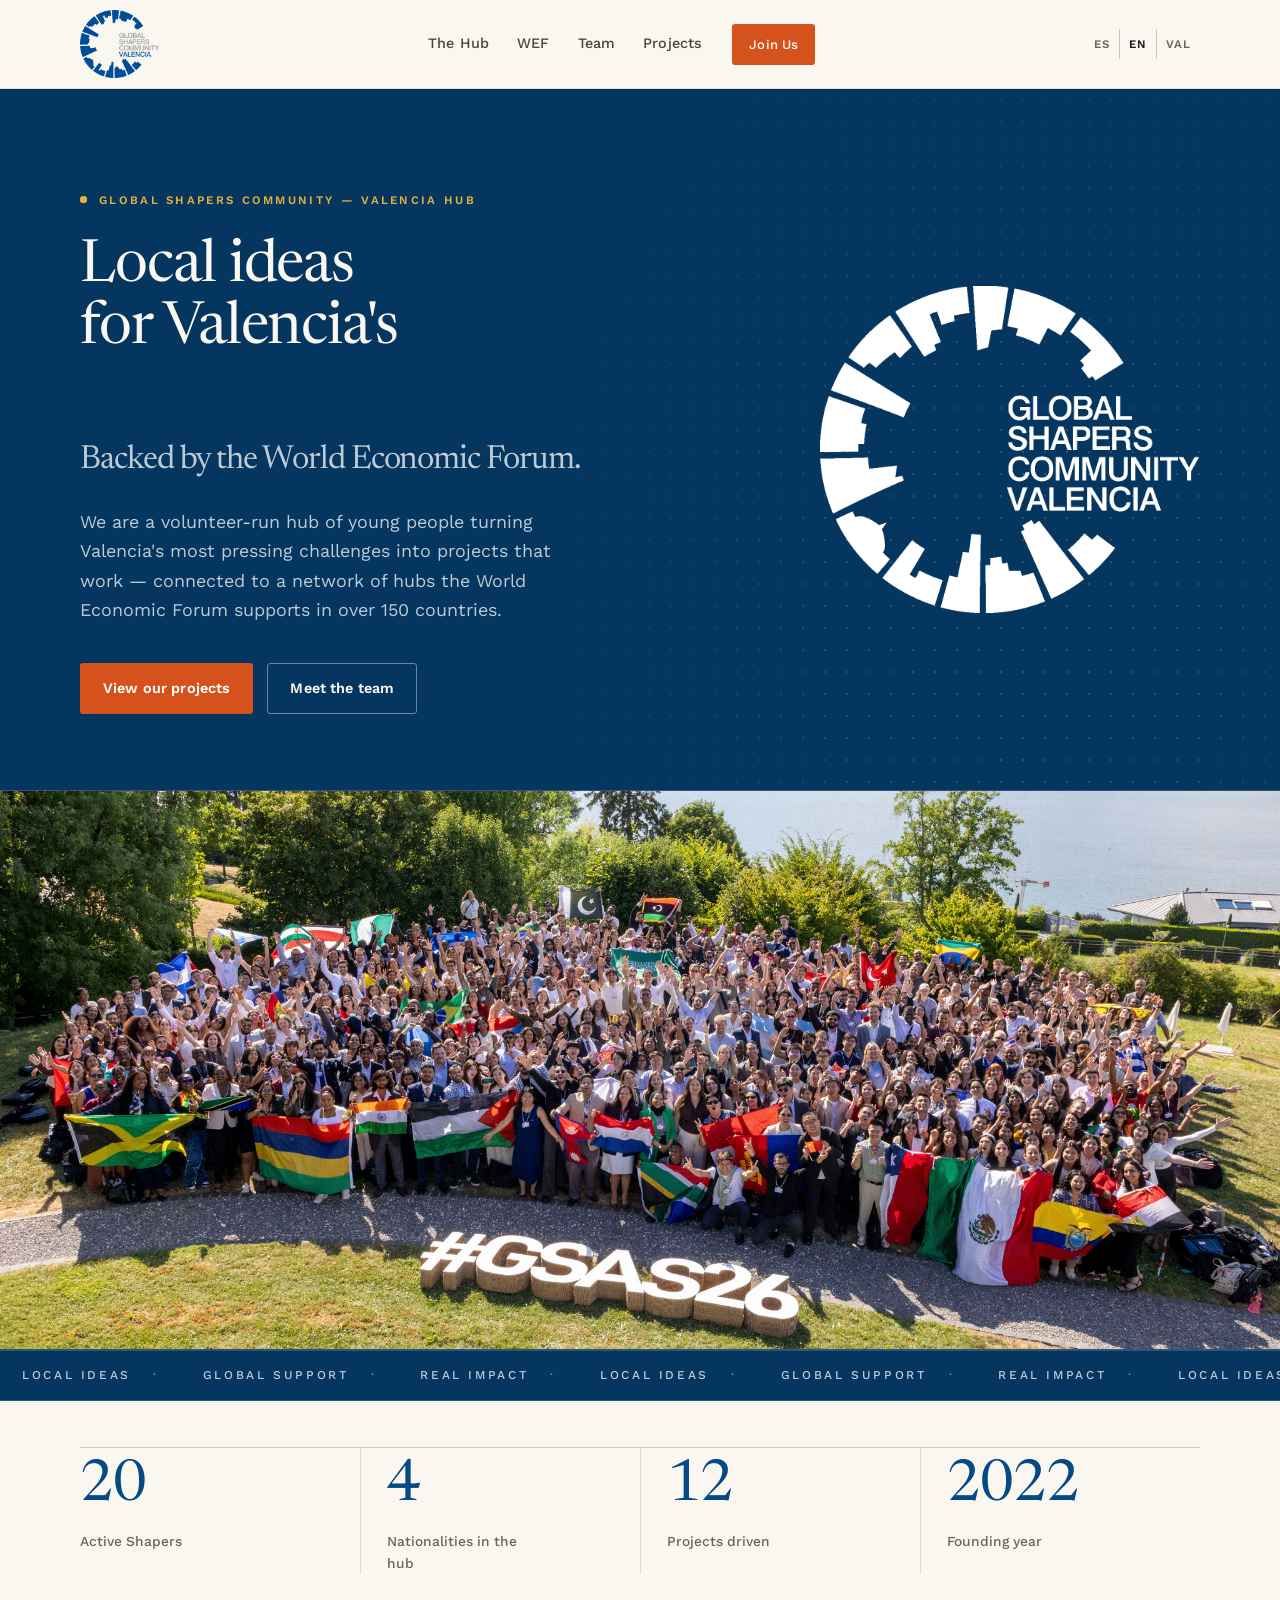
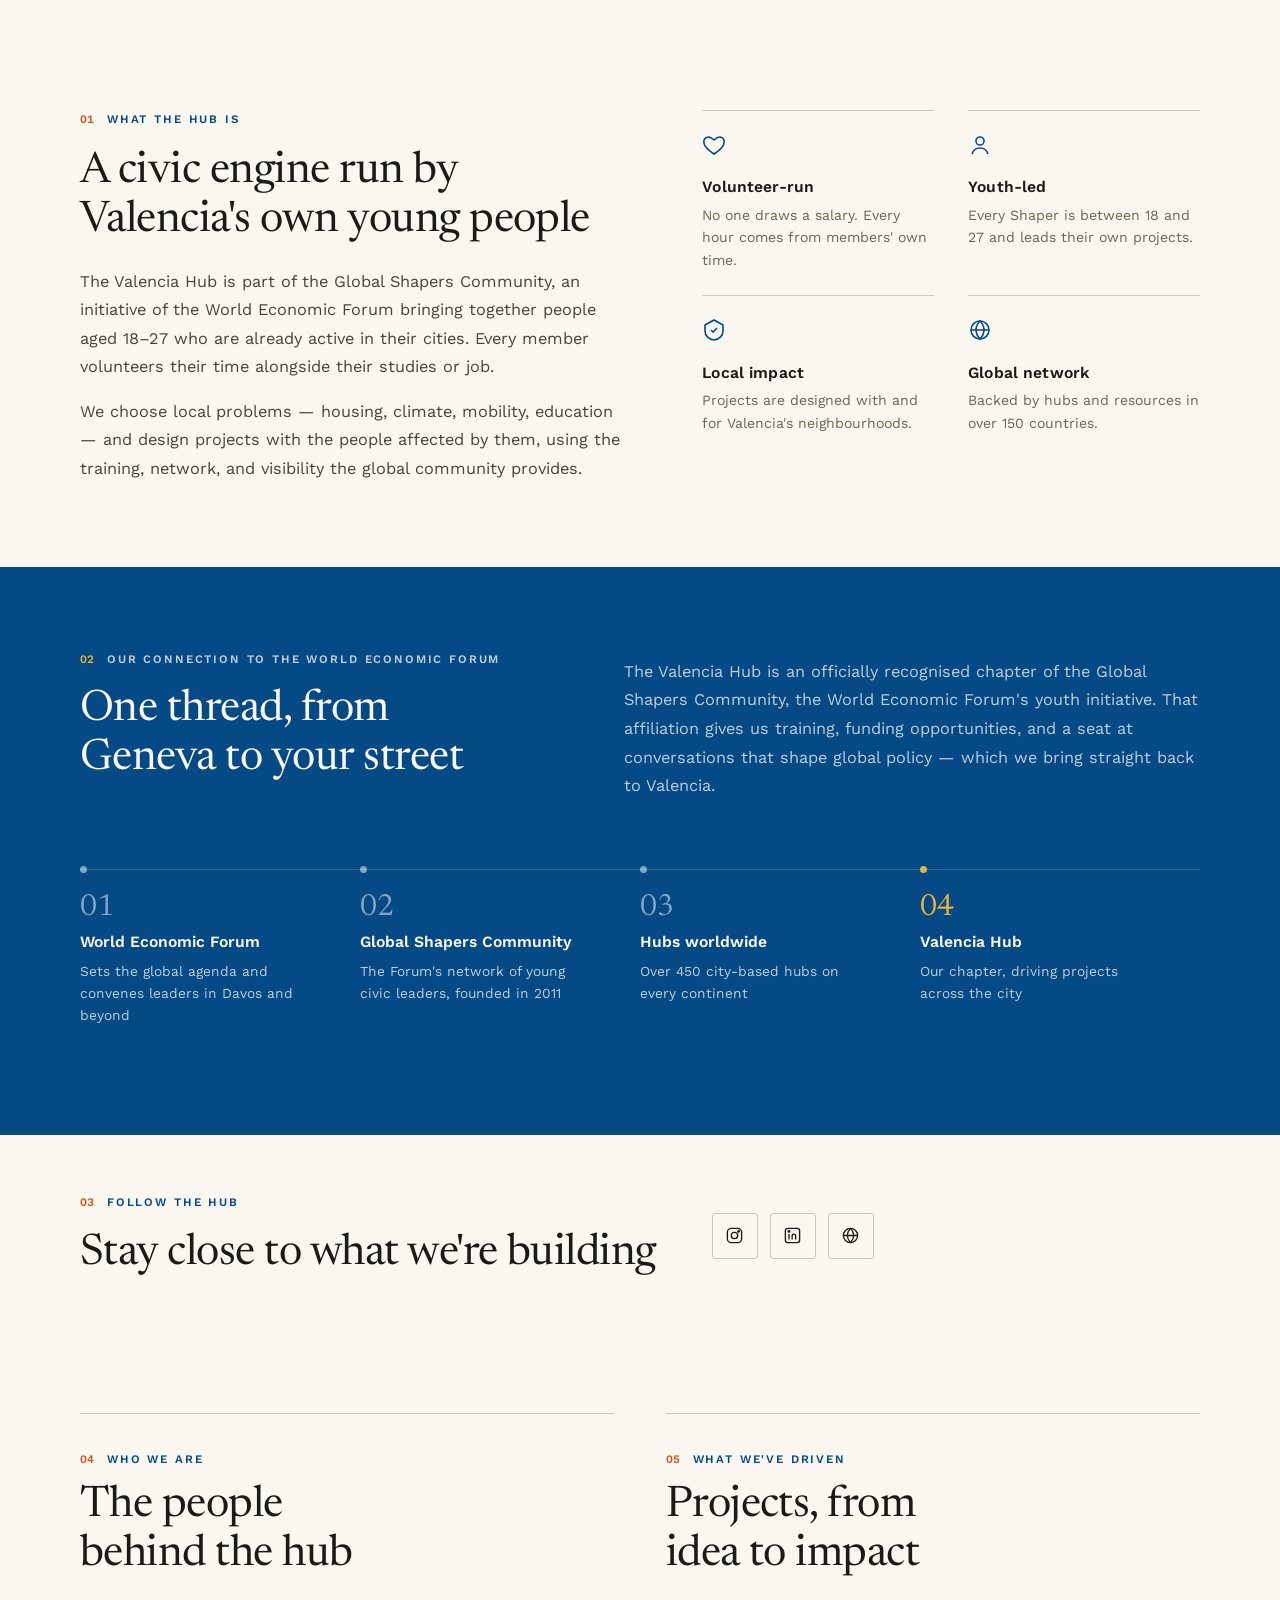
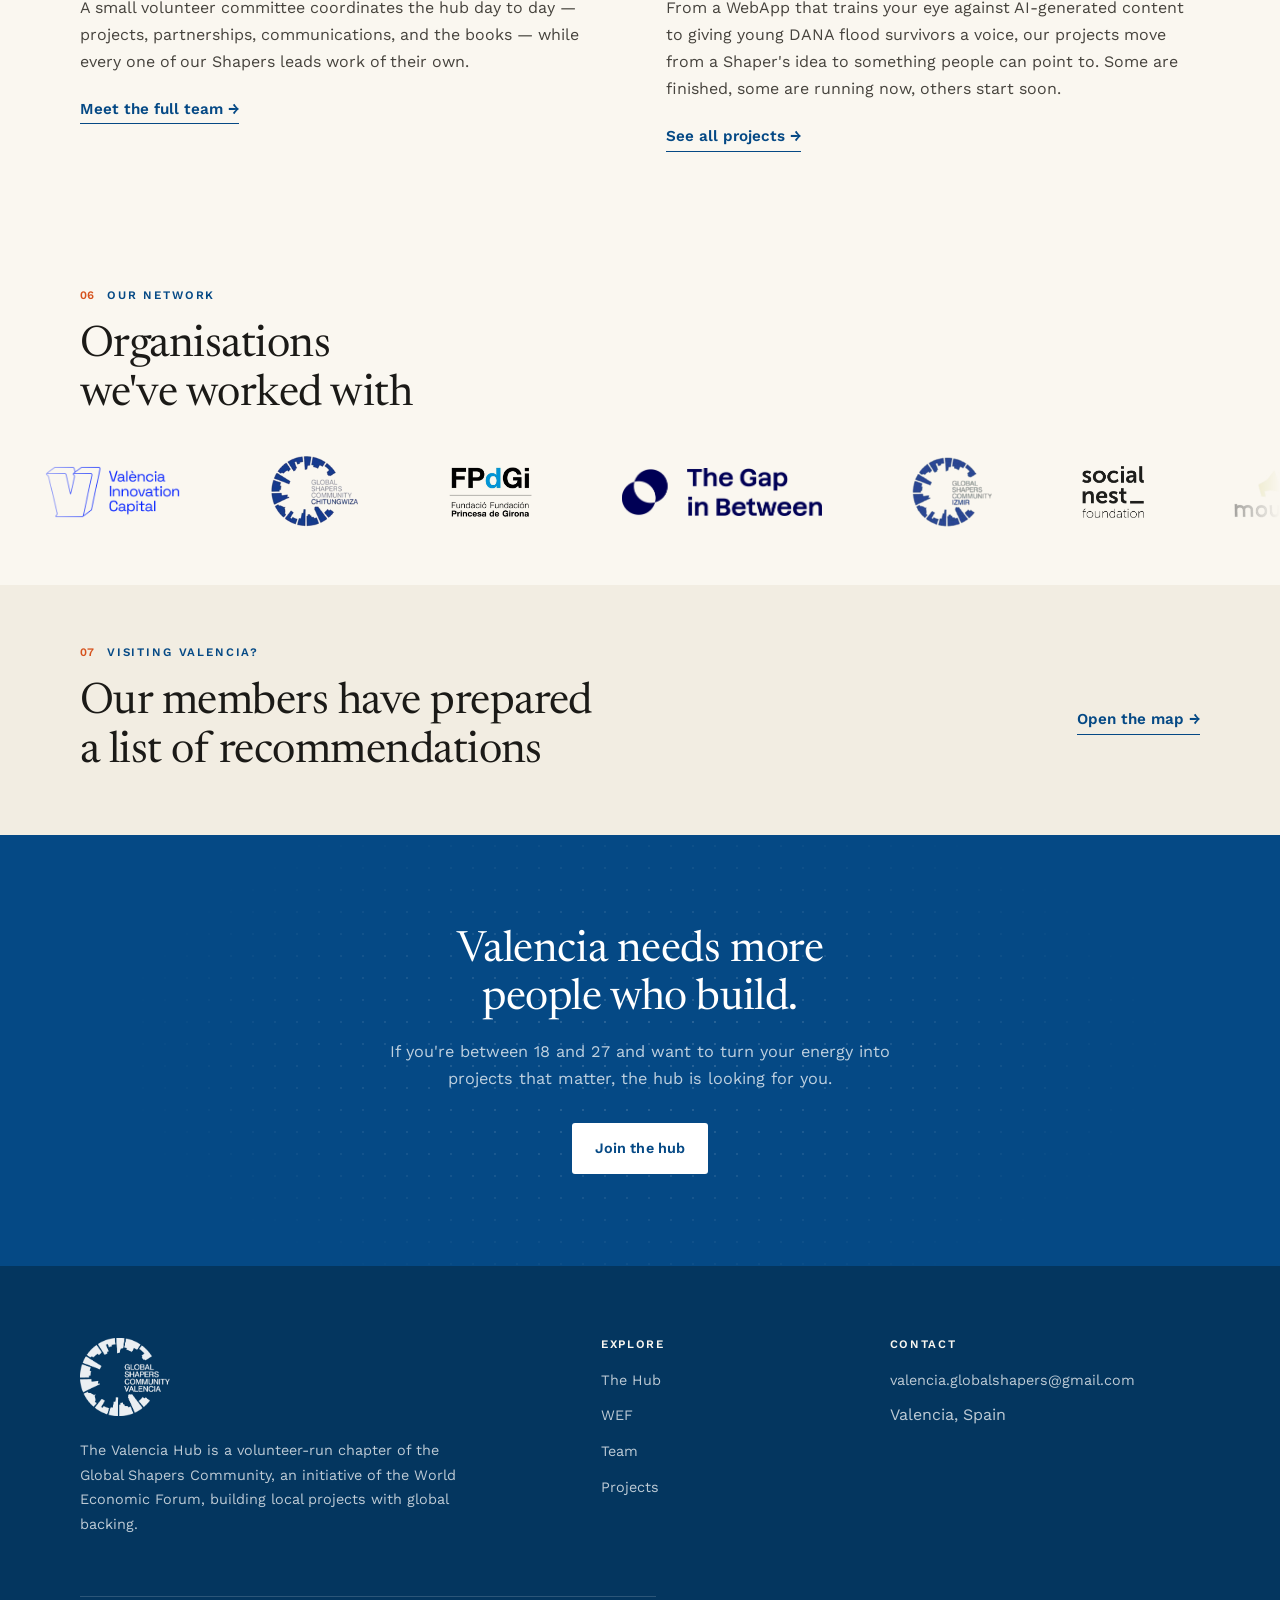
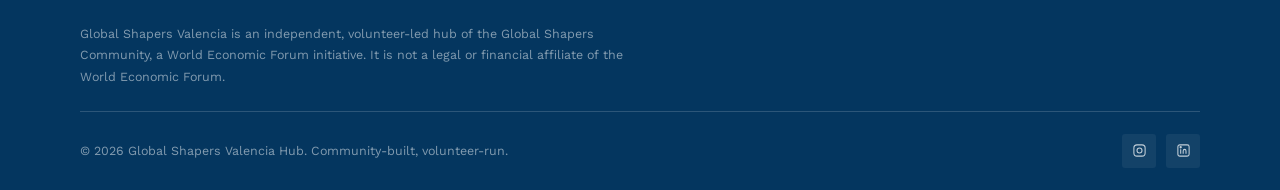
==== commit 2e69886b: "Bring the landing motion from Lloguer to the hub homepage Port the patterns from Lloguer's landing r" ====
--- a/index.html
+++ b/index.html
@@ -10,6 +10,7 @@
 <link rel="preconnect" href="https://fonts.gstatic.com" crossorigin>
 <link href="https://fonts.googleapis.com/css2?family=Newsreader:opsz,wght@6..72,400;6..72,500&family=Work+Sans:wght@400;500;600&display=swap" rel="stylesheet">
 <link rel="stylesheet" href="assets/css/style.css" />
+<script>document.documentElement.classList.add('js');</script>
 </head>
 <body>
 
@@ -45,19 +46,30 @@
 
 <!-- ============================= HERO ============================= -->
 <section class="hero" id="hub">
+  <div class="dot-grid" aria-hidden="true"></div>
   <div class="container hero-inner">
     <div class="hero-copy">
-      <span class="hero-eyebrow" data-i18n="hero.eyebrow">Global Shapers Community — Valencia Hub</span>
-      <h1 data-i18n="hero.headline">Local ideas. Real impact on Valencia. Backed by the World Economic Forum.</h1>
-      <p class="hero-intro" data-i18n="hero.intro">We are a volunteer-run hub of young people turning Valencia's most pressing challenges into projects that work — connected to a network of hubs the World Economic Forum supports in over 150 countries.</p>
-      <div class="hero-ctas">
+      <span class="hero-eyebrow rise"><span class="live-dot" aria-hidden="true"></span><span data-i18n="hero.eyebrow">Global Shapers Community — Valencia Hub</span></span>
+      <h1>
+        <span class="sr-only" data-i18n="hero.headline">Local ideas. Real impact on Valencia. Backed by the World Economic Forum.</span>
+        <span class="rise" style="--d:80ms" aria-hidden="true" data-i18n="hero.headlineBefore">Local ideas for Valencia's</span>
+        <span class="rise rotator" style="--d:160ms" aria-hidden="true">
+          <span class="rotator-word" style="animation-delay:0s"><span data-i18n="hero.headlineWord1">housing.</span><svg class="squiggle" viewBox="0 0 300 12" preserveAspectRatio="none"><path d="M2 8 C 40 2, 70 12, 110 6 S 190 2, 230 7 S 280 9, 298 4" pathLength="1" style="animation-delay:0s"/></svg></span>
+          <span class="rotator-word" style="animation-delay:2.6s"><span data-i18n="hero.headlineWord2">climate.</span><svg class="squiggle" viewBox="0 0 300 12" preserveAspectRatio="none"><path d="M2 8 C 40 2, 70 12, 110 6 S 190 2, 230 7 S 280 9, 298 4" pathLength="1" style="animation-delay:2.6s"/></svg></span>
+          <span class="rotator-word" style="animation-delay:5.2s"><span data-i18n="hero.headlineWord3">mobility.</span><svg class="squiggle" viewBox="0 0 300 12" preserveAspectRatio="none"><path d="M2 8 C 40 2, 70 12, 110 6 S 190 2, 230 7 S 280 9, 298 4" pathLength="1" style="animation-delay:5.2s"/></svg></span>
+          <span class="rotator-word" style="animation-delay:7.8s"><span data-i18n="hero.headlineWord4">education.</span><svg class="squiggle" viewBox="0 0 300 12" preserveAspectRatio="none"><path d="M2 8 C 40 2, 70 12, 110 6 S 190 2, 230 7 S 280 9, 298 4" pathLength="1" style="animation-delay:7.8s"/></svg></span>
+        </span>
+        <span class="rise hero-h1-after" style="--d:240ms" aria-hidden="true" data-i18n="hero.headlineAfter">Backed by the World Economic Forum.</span>
+      </h1>
+      <p class="hero-intro rise" style="--d:340ms" data-i18n="hero.intro">We are a volunteer-run hub of young people turning Valencia's most pressing challenges into projects that work — connected to a network of hubs the World Economic Forum supports in over 150 countries.</p>
+      <div class="hero-ctas rise" style="--d:440ms">
         <a href="projects.html" class="btn btn-ember" data-i18n="hero.ctaProjects">View our projects</a>
         <a href="team.html" class="btn btn-outline-light" data-i18n="hero.ctaTeam">Meet the team</a>
       </div>
     </div>
 
-    <div class="hero-motif" aria-hidden="true">
-      <img src="assets/img/gs-logo-white.png" alt="" width="1004" height="866" />
+    <div class="hero-motif rise" style="--d:200ms" aria-hidden="true">
+      <img class="float" src="assets/img/gs-logo-white.png" alt="" width="1004" height="866" />
     </div>
   </div>
 
@@ -79,19 +91,19 @@
 <!-- ============================= STATS ============================= -->
 <section class="stats-section">
   <div class="container stats-grid" id="statsGrid">
-    <div class="stat-item">
+    <div class="stat-item" data-reveal style="--d:0ms">
       <div class="stat-number" data-count="20">0</div>
       <div class="stat-label" data-i18n="stats.shapers">Active Shapers</div>
     </div>
-    <div class="stat-item">
+    <div class="stat-item" data-reveal style="--d:90ms">
       <div class="stat-number" data-count="4">0</div>
       <div class="stat-label" data-i18n="stats.nationalities">Nationalities in the hub</div>
     </div>
-    <div class="stat-item">
+    <div class="stat-item" data-reveal style="--d:180ms">
       <div class="stat-number" data-count="12">0</div>
       <div class="stat-label" data-i18n="stats.projects">Projects driven</div>
     </div>
-    <div class="stat-item">
+    <div class="stat-item" data-reveal style="--d:270ms">
       <div class="stat-number" data-count="2022" data-no-anim="true">2022</div>
       <div class="stat-label" data-i18n="stats.founded">Founding year</div>
     </div>
@@ -101,29 +113,29 @@
 <!-- ============================= WHAT THE HUB IS ============================= -->
 <section class="about-section">
   <div class="container about-grid">
-    <div class="about-copy">
+    <div class="about-copy" data-reveal>
       <span class="section-eyebrow" data-i18n="about.eyebrow">What the hub is</span>
       <h2 class="section-title" data-i18n="about.title">A civic engine run by Valencia's own young people</h2>
       <p style="margin-top:22px" data-i18n="about.body1">The Valencia Hub is part of the Global Shapers Community, an initiative of the World Economic Forum bringing together people aged 18–27 who are already active in their cities. Every member volunteers their time alongside their studies or job.</p>
       <p data-i18n="about.body2">We choose local problems — housing, climate, mobility, education — and design projects with the people affected by them, using the training, network, and visibility the global community provides.</p>
     </div>
     <div class="pillar-grid">
-      <div class="pillar-card">
+      <div class="pillar-card" data-reveal style="--d:100ms">
         <svg class="pillar-icon" viewBox="0 0 24 24" fill="none" stroke="currentColor" stroke-width="1.6" aria-hidden="true"><path d="M12 21s-7-4.6-9.5-9.2C.7 8 2.4 4.5 6 4c2-.3 3.6.7 6 3 2.4-2.3 4-3.3 6-3 3.6.5 5.3 4 3.5 7.8C19 16.4 12 21 12 21Z"/></svg>
         <h3 data-i18n="about.point1Title">Volunteer-run</h3>
         <p data-i18n="about.point1Body">No one draws a salary. Every hour comes from members' own time.</p>
       </div>
-      <div class="pillar-card">
+      <div class="pillar-card" data-reveal style="--d:180ms">
         <svg class="pillar-icon" viewBox="0 0 24 24" fill="none" stroke="currentColor" stroke-width="1.6" aria-hidden="true"><circle cx="12" cy="8" r="4"/><path d="M4 21c1.5-4.5 5-6 8-6s6.5 1.5 8 6"/></svg>
         <h3 data-i18n="about.point2Title">Youth-led</h3>
         <p data-i18n="about.point2Body">Every Shaper is between 18 and 27 and leads their own projects.</p>
       </div>
-      <div class="pillar-card">
+      <div class="pillar-card" data-reveal style="--d:260ms">
         <svg class="pillar-icon" viewBox="0 0 24 24" fill="none" stroke="currentColor" stroke-width="1.6" aria-hidden="true"><path d="M12 2 3 7v6c0 5 4 8.5 9 9 5-.5 9-4 9-9V7l-9-5Z"/><path d="M9 12l2 2 4-4"/></svg>
         <h3 data-i18n="about.point3Title">Local impact</h3>
         <p data-i18n="about.point3Body">Projects are designed with and for Valencia's neighbourhoods.</p>
       </div>
-      <div class="pillar-card">
+      <div class="pillar-card" data-reveal style="--d:340ms">
         <svg class="pillar-icon" viewBox="0 0 24 24" fill="none" stroke="currentColor" stroke-width="1.6" aria-hidden="true"><circle cx="12" cy="12" r="9"/><path d="M3 12h18M12 3c2.5 2.7 4 6 4 9s-1.5 6.3-4 9c-2.5-2.7-4-6-4-9s1.5-6.3 4-9Z"/></svg>
         <h3 data-i18n="about.point4Title">Global network</h3>
         <p data-i18n="about.point4Body">Backed by hubs and resources in over 150 countries.</p>
@@ -135,29 +147,29 @@
 <!-- ============================= WEF CONNECTION ============================= -->
 <section class="wef-section" id="wef">
   <div class="container">
-    <div class="section-head on-ink">
+    <div class="section-head on-ink" data-reveal>
       <span class="section-eyebrow" data-i18n="wef.eyebrow">Our connection to the World Economic Forum</span>
       <h2 class="section-title" data-i18n="wef.title">One thread, from Geneva to your street</h2>
     </div>
-    <p class="wef-body" data-i18n="wef.body">The Valencia Hub is an officially recognised chapter of the Global Shapers Community, the World Economic Forum's youth initiative. That affiliation gives us training, funding opportunities, and a seat at conversations that shape global policy — which we bring straight back to Valencia.</p>
+    <p class="wef-body" data-reveal style="--d:120ms" data-i18n="wef.body">The Valencia Hub is an officially recognised chapter of the Global Shapers Community, the World Economic Forum's youth initiative. That affiliation gives us training, funding opportunities, and a seat at conversations that shape global policy — which we bring straight back to Valencia.</p>
 
     <div class="chain">
-      <div class="chain-node">
+      <div class="chain-node" data-reveal style="--d:0ms">
         <span class="chain-num">01</span>
         <h3 data-i18n="wef.node1">World Economic Forum</h3>
         <p data-i18n="wef.node1Sub">Sets the global agenda and convenes leaders in Davos and beyond</p>
       </div>
-      <div class="chain-node">
+      <div class="chain-node" data-reveal style="--d:140ms">
         <span class="chain-num">02</span>
         <h3 data-i18n="wef.node2">Global Shapers Community</h3>
         <p data-i18n="wef.node2Sub">The Forum's network of young civic leaders, founded in 2011</p>
       </div>
-      <div class="chain-node">
+      <div class="chain-node" data-reveal style="--d:280ms">
         <span class="chain-num">03</span>
         <h3 data-i18n="wef.node3">Hubs worldwide</h3>
         <p data-i18n="wef.node3Sub">Over 450 city-based hubs on every continent</p>
       </div>
-      <div class="chain-node">
+      <div class="chain-node" data-reveal style="--d:420ms">
         <span class="chain-num">04</span>
         <h3 data-i18n="wef.node4">Valencia Hub</h3>
         <p data-i18n="wef.node4Sub">Our chapter, driving projects across the city</p>
@@ -169,11 +181,11 @@
 <!-- ============================= SOCIAL ============================= -->
 <section class="social-section">
   <div class="container">
-    <div class="section-head">
+    <div class="section-head" data-reveal>
       <span class="section-eyebrow" data-i18n="social.eyebrow">Follow the hub</span>
       <h2 class="section-title" data-i18n="social.title">Stay close to what we're building</h2>
     </div>
-    <div class="social-row">
+    <div class="social-row" data-reveal style="--d:120ms">
       <a class="social-link" href="https://www.instagram.com/globalshapersvlc/" target="_blank" rel="noopener" aria-label="Instagram">
         <svg viewBox="0 0 24 24" fill="none" stroke="currentColor" stroke-width="1.7"><rect x="3" y="3" width="18" height="18" rx="5"/><circle cx="12" cy="12" r="4"/><circle cx="17.2" cy="6.8" r="1"/></svg>
       </a>
@@ -190,13 +202,13 @@
 <!-- ============================= EXPLORE (team + projects) ============================= -->
 <section class="explore-section">
   <div class="container explore-grid">
-    <div class="teaser-single">
+    <div class="teaser-single" data-reveal style="--d:0ms">
       <span class="section-eyebrow" data-i18n="team.eyebrow">Who we are</span>
       <h2 class="section-title" data-i18n="team.title">The people behind the hub</h2>
       <p class="teaser-body" data-i18n="team.teaserBody">A small volunteer committee coordinates the hub day to day — projects, partnerships, communications, and the books — while every one of our Shapers leads work of their own.</p>
       <a href="team.html" class="teaser-cta" data-i18n="team.cta">Meet the full team</a>
     </div>
-    <div class="teaser-single">
+    <div class="teaser-single" data-reveal style="--d:120ms">
       <span class="section-eyebrow" data-i18n="projects.eyebrow">What we've driven</span>
       <h2 class="section-title" data-i18n="projects.title">Projects, from idea to impact</h2>
       <p class="teaser-body" data-i18n="projects.teaserBody">From neighbourhood orchards to post-flood rebuilding, our projects move from a Shaper's idea to something people can point to. Some are finished, some are running now, others start soon.</p>
@@ -208,7 +220,7 @@
 <!-- ============================= PARTNERS ============================= -->
 <section class="partners-section">
   <div class="container">
-    <div class="section-head">
+    <div class="section-head" data-reveal>
       <span class="section-eyebrow" data-i18n="partners.eyebrow">Our network</span>
       <h2 class="section-title" data-i18n="partners.title">Organisations we've worked with</h2>
     </div>
@@ -256,7 +268,7 @@
 <!-- ============================= VISITING VALENCIA ============================= -->
 <section class="visit-section">
   <div class="container">
-    <div class="section-head">
+    <div class="section-head" data-reveal>
       <span class="section-eyebrow" data-i18n="visit.eyebrow">Visiting Valencia?</span>
       <h2 class="section-title" data-i18n="visit.title">Our members have prepared a list of recommendations</h2>
     </div>
@@ -266,7 +278,8 @@
 
 <!-- ============================= CTA BAND ============================= -->
 <section class="cta-band" id="join">
-  <div class="container">
+  <div class="dot-grid" aria-hidden="true"></div>
+  <div class="container" data-reveal>
     <h2 data-i18n="ctaBand.title">Valencia needs more people who build.</h2>
     <p data-i18n="ctaBand.body">If you're between 18 and 27 and want to turn your energy into projects that matter, the hub is looking for you.</p>
     <a href="https://forms.gle/b4ucqoTshVWLpSaz5" target="_blank" rel="noopener" class="btn btn-ink" data-i18n="ctaBand.button">Join the hub</a>
--- a/assets/css/style.css
+++ b/assets/css/style.css
@@ -3,7 +3,8 @@
 
    Civic-editorial system:
    · Warm paper ground, flat brand blue for dark sections, ONE burnt-orange
-     accent used sparingly. No gradients.
+     accent used sparingly. No colour gradients (the faint dot texture in
+     the hero and CTA band is the one exception).
    · Hairline rules do the structural work; shadow is reserved for the modal.
    · Newsreader (serif) for display, Work Sans for text and labels.
    · Sections carry a running 01 / 02 index in place of decorative eyebrows.
@@ -85,6 +86,17 @@
   width: min(100% - 44px, var(--container));
   margin-inline: auto;
 }
+.sr-only {
+  position: absolute;
+  width: 1px;
+  height: 1px;
+  padding: 0;
+  margin: -1px;
+  overflow: hidden;
+  clip: rect(0, 0, 0, 0);
+  white-space: nowrap;
+  border: 0;
+}
 
 /* ---------- Section scaffolding ---------- */
 main { counter-reset: section; }
@@ -277,6 +289,12 @@
   color: var(--gold);
   margin-bottom: 26px;
 }
+.hero .hero-eyebrow {
+  display: inline-flex;
+  align-items: flex-start;
+  gap: 12px;
+}
+.hero .hero-eyebrow .live-dot { margin-top: 0.42em; }
 .hero h1 {
   font-family: var(--font-display);
   font-size: clamp(2.4rem, 5vw, 3.7rem);
@@ -286,6 +304,15 @@
   max-width: 16ch;
   text-wrap: balance;
 }
+.hero h1 > span:not(.sr-only):not(.rotator) { display: block; }
+.hero h1 .hero-h1-after {
+  margin-top: 0.3em;
+  font-size: 0.56em;
+  line-height: 1.2;
+  color: var(--on-blue);
+}
+.hero .container,
+.hero-figure { position: relative; }
 .hero-intro {
   margin-top: 26px;
   font-size: 1.12rem;
@@ -504,11 +531,32 @@
   grid-template-columns: repeat(4, 1fr);
 }
 .chain-node {
+  position: relative;
   padding: 24px 22px 26px 0;
   display: flex;
   flex-direction: column;
   gap: 10px;
 }
+/* The "thread": a hairline that draws across the nodes as they reveal */
+.chain-node::before {
+  content: '';
+  position: absolute;
+  top: 0; left: 0; right: 0;
+  height: 1px;
+  background: var(--line-on-blue);
+  transform-origin: left;
+  transition: transform 0.9s cubic-bezier(0.2, 0.7, 0.2, 1) var(--d, 0ms);
+}
+.chain-node::after {
+  content: '';
+  position: absolute;
+  top: -3px; left: 0;
+  width: 7px;
+  height: 7px;
+  border-radius: 50%;
+  background: var(--on-blue-dim);
+}
+.chain-node:last-child::after { background: var(--gold); }
 .chain-num {
   font-family: var(--font-display);
   font-size: 1.9rem;
@@ -895,6 +943,12 @@
   color: #fff;
   text-align: center;
   padding-block: clamp(58px, 7.5vw, 92px);
+  overflow: hidden;
+}
+.cta-band .container { position: relative; }
+.cta-band .dot-grid {
+  -webkit-mask-image: radial-gradient(ellipse 60% 90% at 50% 50%, #000 10%, transparent 70%);
+  mask-image: radial-gradient(ellipse 60% 90% at 50% 50%, #000 10%, transparent 70%);
 }
 .cta-band h2 {
   font-family: var(--font-display);
@@ -1131,3 +1185,115 @@
   text-align: center;
   justify-content: center;
 }
+
+/* ===================================================================
+   MOTION
+   `.rise` plays on load (hero), `[data-reveal]` when scrolled into view
+   (main.js adds `data-visible`). Content is hidden only once the inline
+   script in <head> has added `.js`, so nothing disappears without it.
+   =================================================================== */
+.dot-grid {
+  position: absolute;
+  inset: 0;
+  pointer-events: none;
+  background-image: radial-gradient(rgba(255, 255, 255, 0.14) 1px, transparent 1.2px);
+  background-size: 22px 22px;
+}
+.hero .dot-grid {
+  -webkit-mask-image: radial-gradient(ellipse 60% 80% at 80% 40%, #000 15%, transparent 72%);
+  mask-image: radial-gradient(ellipse 60% 80% at 80% 40%, #000 15%, transparent 72%);
+}
+
+@keyframes rise {
+  from { opacity: 0; transform: translateY(14px); }
+  to { opacity: 1; transform: none; }
+}
+.rise { animation: rise 0.8s cubic-bezier(0.2, 0.7, 0.2, 1) var(--d, 0ms) backwards; }
+
+[data-reveal] {
+  transition:
+    opacity 0.8s cubic-bezier(0.2, 0.7, 0.2, 1) var(--d, 0ms),
+    transform 0.8s cubic-bezier(0.2, 0.7, 0.2, 1) var(--d, 0ms);
+}
+.js [data-reveal]:not([data-visible]) { opacity: 0; transform: translateY(22px); }
+.js .chain-node[data-reveal]:not([data-visible])::before { transform: scaleX(0); }
+
+/* Pulsing dot in the hero eyebrow */
+.live-dot {
+  position: relative;
+  flex-shrink: 0;
+  width: 7px;
+  height: 7px;
+  border-radius: 50%;
+  background: var(--gold);
+}
+.live-dot::after {
+  content: '';
+  position: absolute;
+  inset: 0;
+  border-radius: inherit;
+  background: var(--gold);
+  animation: live-dot 2.2s ease-out infinite;
+}
+@keyframes live-dot {
+  from { opacity: 0.6; transform: scale(1); }
+  to { opacity: 0; transform: scale(3); }
+}
+
+/* Hero headline: four issues take turns, each with a hand-drawn underline.
+   10.4 s loop, 2.6 s per word (delays set inline in index.html). */
+.rotator {
+  display: grid;
+  white-space: nowrap;
+  padding-bottom: 0.12em;
+}
+.rotator-word {
+  grid-area: 1 / 1;
+  position: relative;
+  width: max-content;
+  font-style: italic;
+  color: var(--gold);
+  opacity: 0;
+  animation: rotator 10.4s cubic-bezier(0.2, 0.7, 0.2, 1) infinite backwards;
+}
+@keyframes rotator {
+  0% { opacity: 0; transform: translateY(0.4em); filter: blur(6px); }
+  4%, 22% { opacity: 1; transform: none; filter: blur(0); }
+  25%, 100% { opacity: 0; transform: translateY(-0.4em); filter: blur(6px); }
+}
+.squiggle {
+  position: absolute;
+  left: 0; right: 0;
+  bottom: -0.1em;
+  width: 100%;
+  height: 0.2em;
+  overflow: visible;
+}
+.squiggle path {
+  fill: none;
+  stroke: var(--accent);
+  stroke-width: 3;
+  stroke-linecap: round;
+  stroke-dasharray: 1;
+  stroke-dashoffset: 1;
+  animation: squiggle 10.4s cubic-bezier(0.6, 0, 0.3, 1) infinite backwards;
+}
+@keyframes squiggle {
+  0%, 3% { stroke-dashoffset: 1; }
+  11%, 100% { stroke-dashoffset: 0; }
+}
+
+/* Slow float on the hero logo */
+.float { animation: float 6s ease-in-out infinite; }
+@keyframes float {
+  0%, 100% { transform: translateY(0); }
+  50% { transform: translateY(-8px); }
+}
+
+@media (prefers-reduced-motion: reduce) {
+  .rise, .rotator-word, .squiggle path, .float, .live-dot::after { animation: none !important; }
+  .js [data-reveal]:not([data-visible]) { opacity: 1; transform: none; }
+  .js .chain-node[data-reveal]:not([data-visible])::before { transform: none; }
+  .rotator-word:first-child { opacity: 1; }
+  .squiggle path { stroke-dashoffset: 0; }
+}
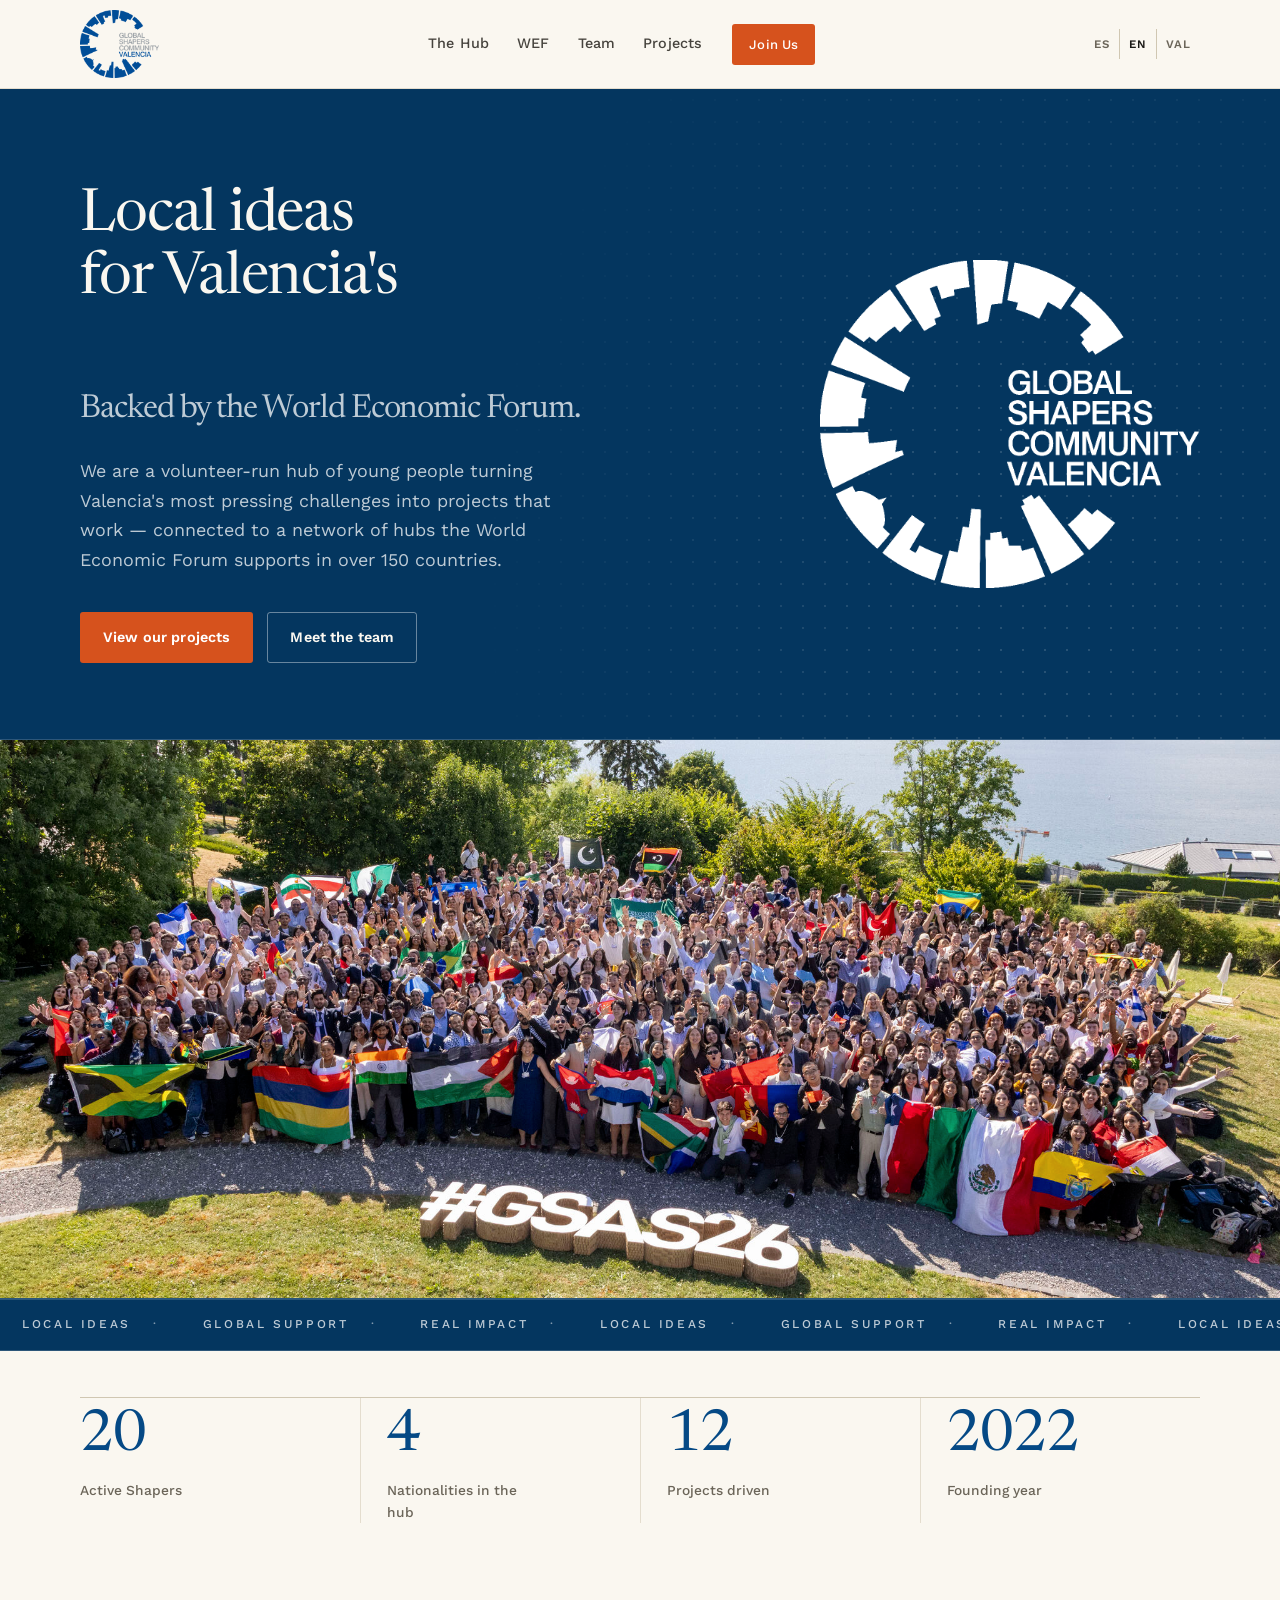
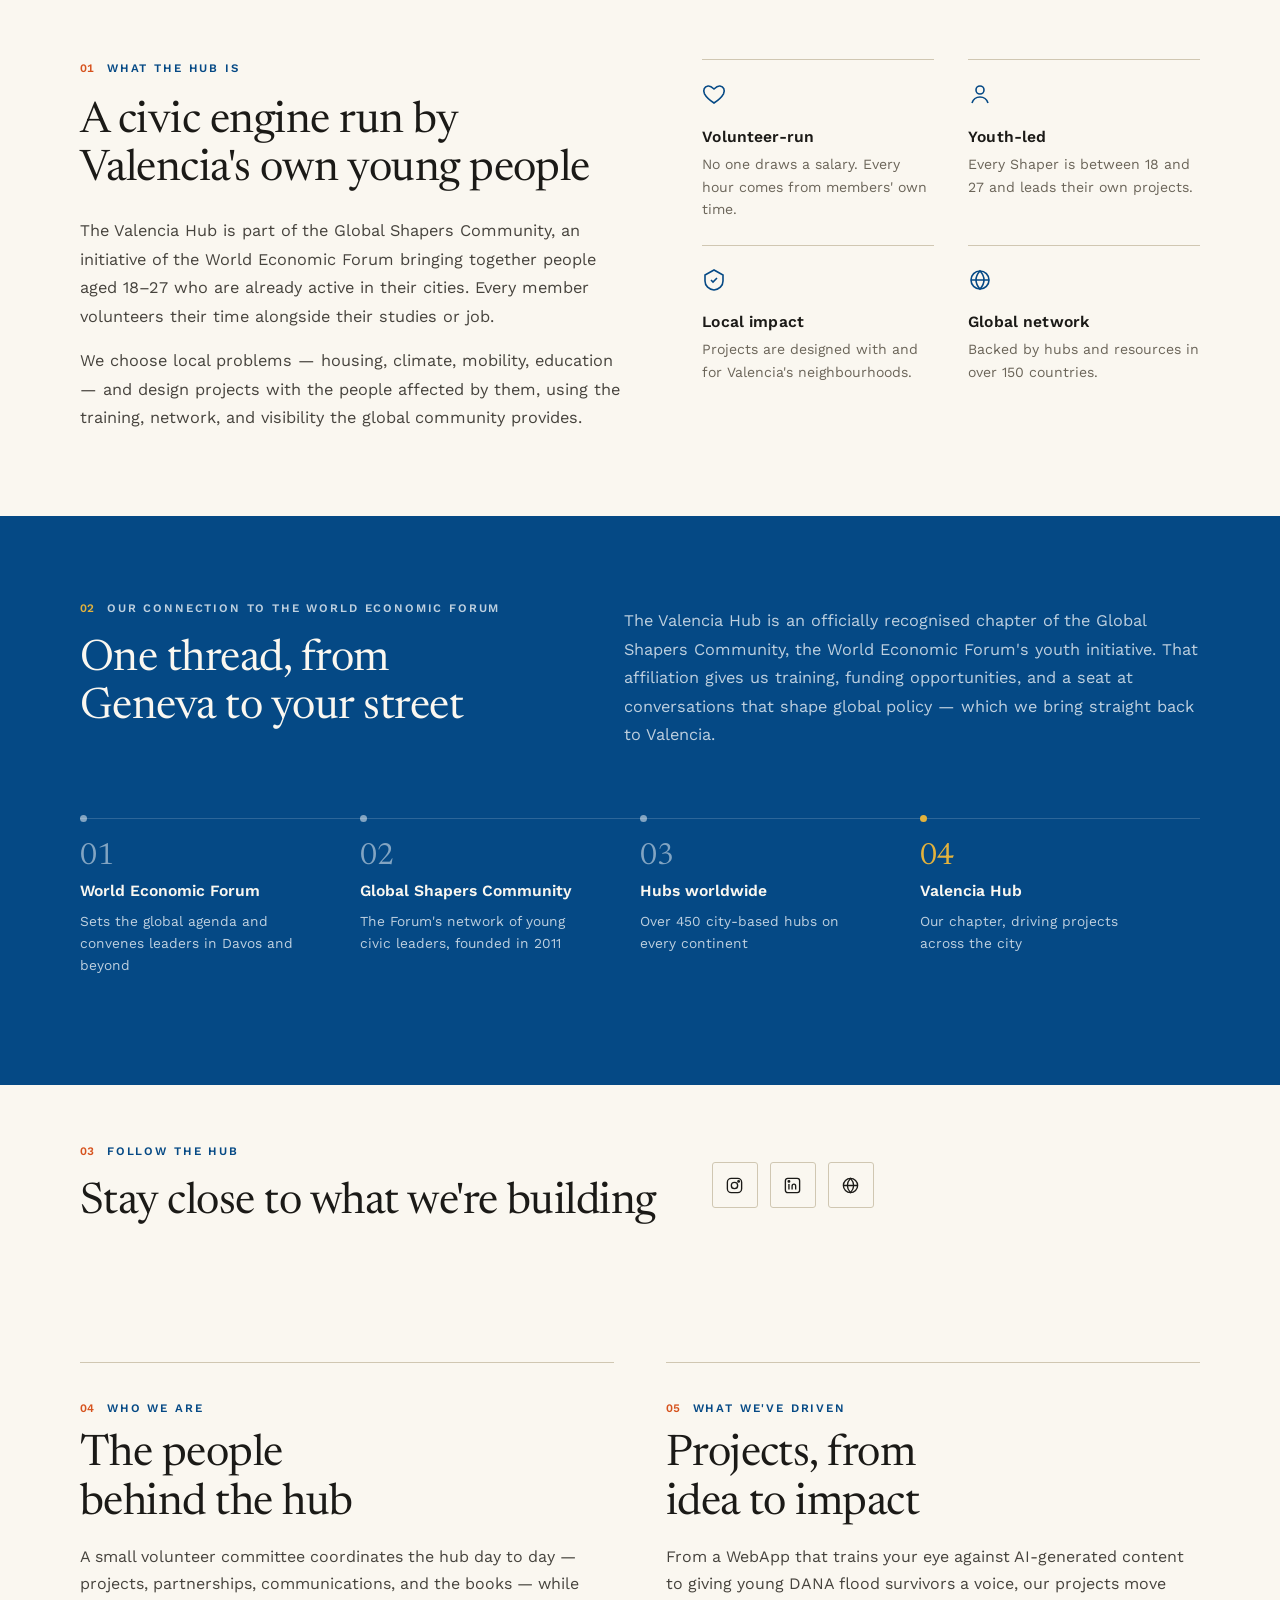
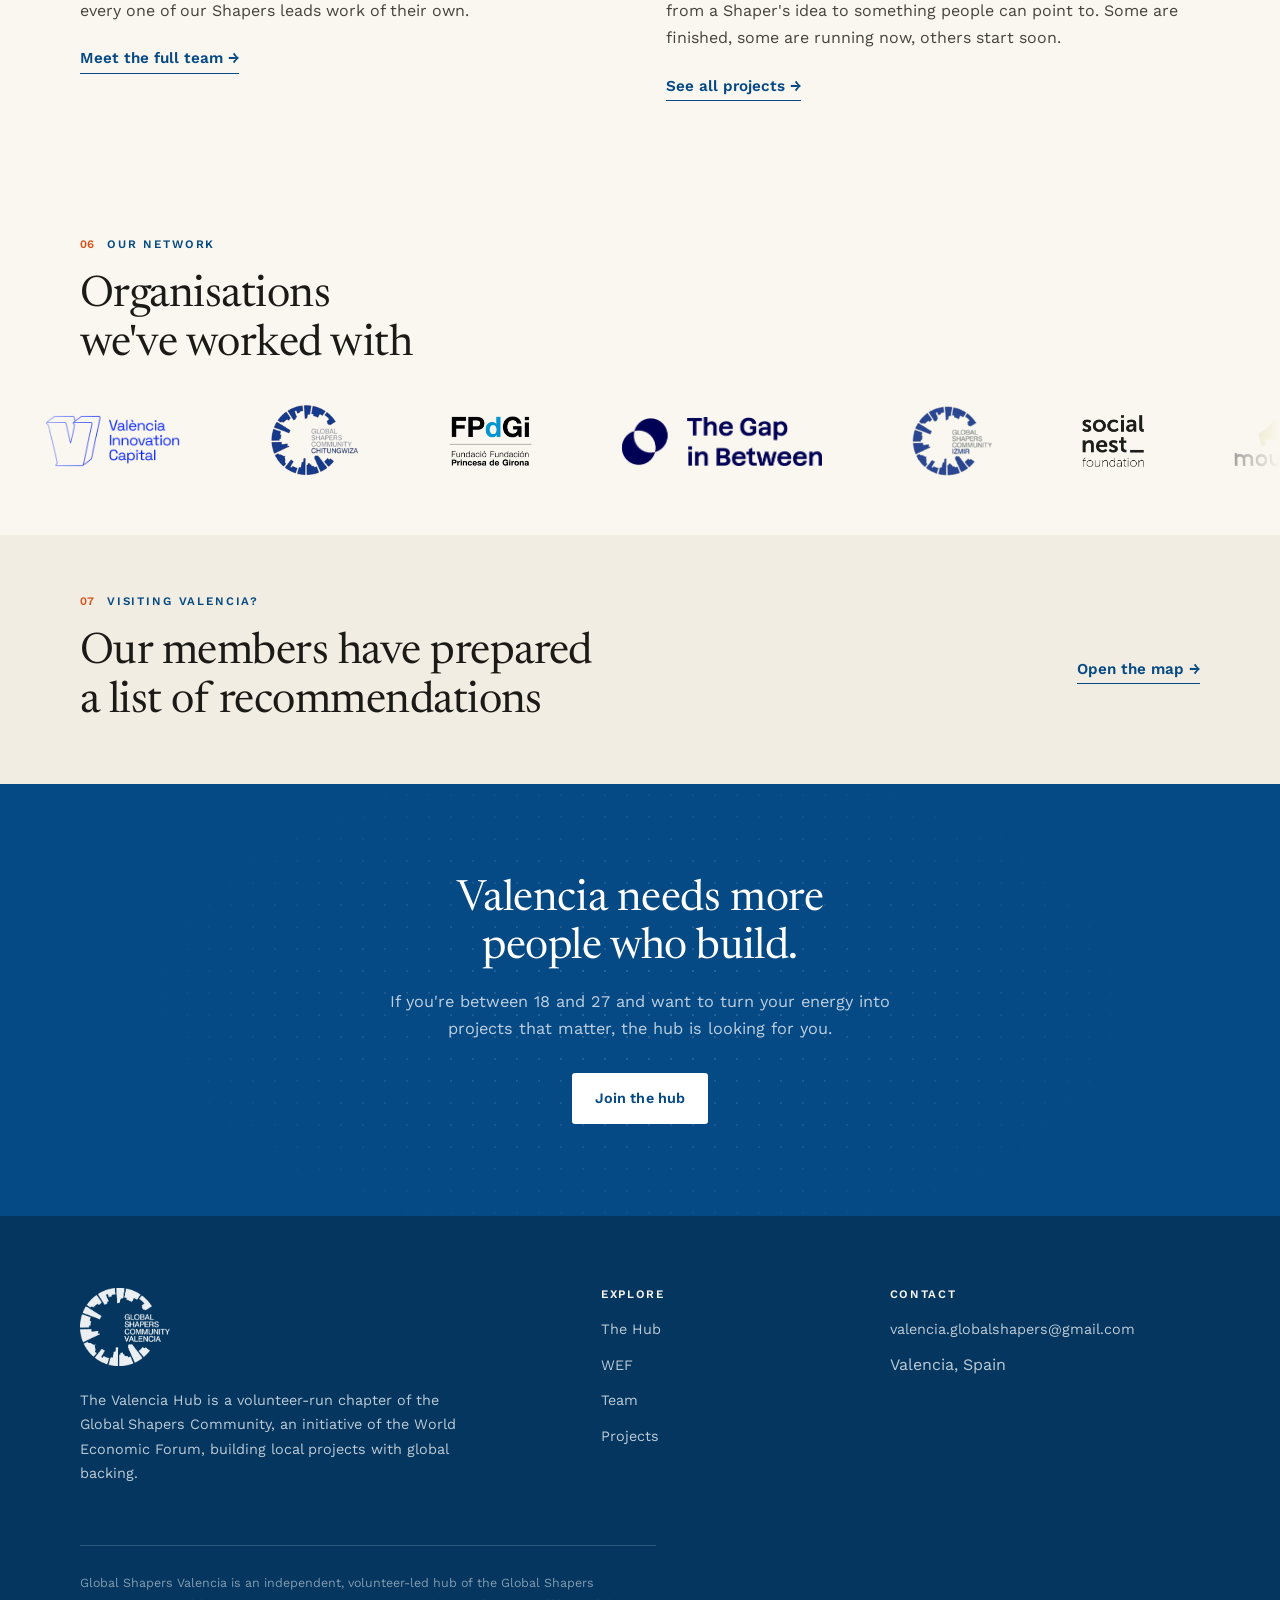
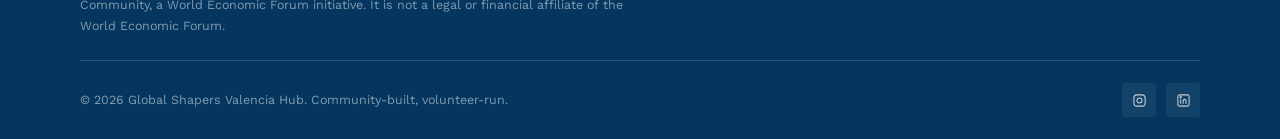
==== commit ca07abed: "Remove the eyebrow above the homepage hero headline Drops the yellow "Global Shapers Community, Vale" ====
--- a/index.html
+++ b/index.html
@@ -49,7 +49,6 @@
   <div class="dot-grid" aria-hidden="true"></div>
   <div class="container hero-inner">
     <div class="hero-copy">
-      <span class="hero-eyebrow rise"><span class="live-dot" aria-hidden="true"></span><span data-i18n="hero.eyebrow">Global Shapers Community — Valencia Hub</span></span>
       <h1>
         <span class="sr-only" data-i18n="hero.headline">Local ideas. Real impact on Valencia. Backed by the World Economic Forum.</span>
         <span class="rise" style="--d:80ms" aria-hidden="true" data-i18n="hero.headlineBefore">Local ideas for Valencia's</span>
--- a/assets/css/style.css
+++ b/assets/css/style.css
@@ -289,12 +289,6 @@
   color: var(--gold);
   margin-bottom: 26px;
 }
-.hero .hero-eyebrow {
-  display: inline-flex;
-  align-items: flex-start;
-  gap: 12px;
-}
-.hero .hero-eyebrow .live-dot { margin-top: 0.42em; }
 .hero h1 {
   font-family: var(--font-display);
   font-size: clamp(2.4rem, 5vw, 3.7rem);
@@ -1218,28 +1212,6 @@
 .js [data-reveal]:not([data-visible]) { opacity: 0; transform: translateY(22px); }
 .js .chain-node[data-reveal]:not([data-visible])::before { transform: scaleX(0); }
 
-/* Pulsing dot in the hero eyebrow */
-.live-dot {
-  position: relative;
-  flex-shrink: 0;
-  width: 7px;
-  height: 7px;
-  border-radius: 50%;
-  background: var(--gold);
-}
-.live-dot::after {
-  content: '';
-  position: absolute;
-  inset: 0;
-  border-radius: inherit;
-  background: var(--gold);
-  animation: live-dot 2.2s ease-out infinite;
-}
-@keyframes live-dot {
-  from { opacity: 0.6; transform: scale(1); }
-  to { opacity: 0; transform: scale(3); }
-}
-
 /* Hero headline: four issues take turns, each with a hand-drawn underline.
    10.4 s loop, 2.6 s per word (delays set inline in index.html). */
 .rotator {
@@ -1291,7 +1263,7 @@
 }
 
 @media (prefers-reduced-motion: reduce) {
-  .rise, .rotator-word, .squiggle path, .float, .live-dot::after { animation: none !important; }
+  .rise, .rotator-word, .squiggle path, .float { animation: none !important; }
   .js [data-reveal]:not([data-visible]) { opacity: 1; transform: none; }
   .js .chain-node[data-reveal]:not([data-visible])::before { transform: none; }
   .rotator-word:first-child { opacity: 1; }
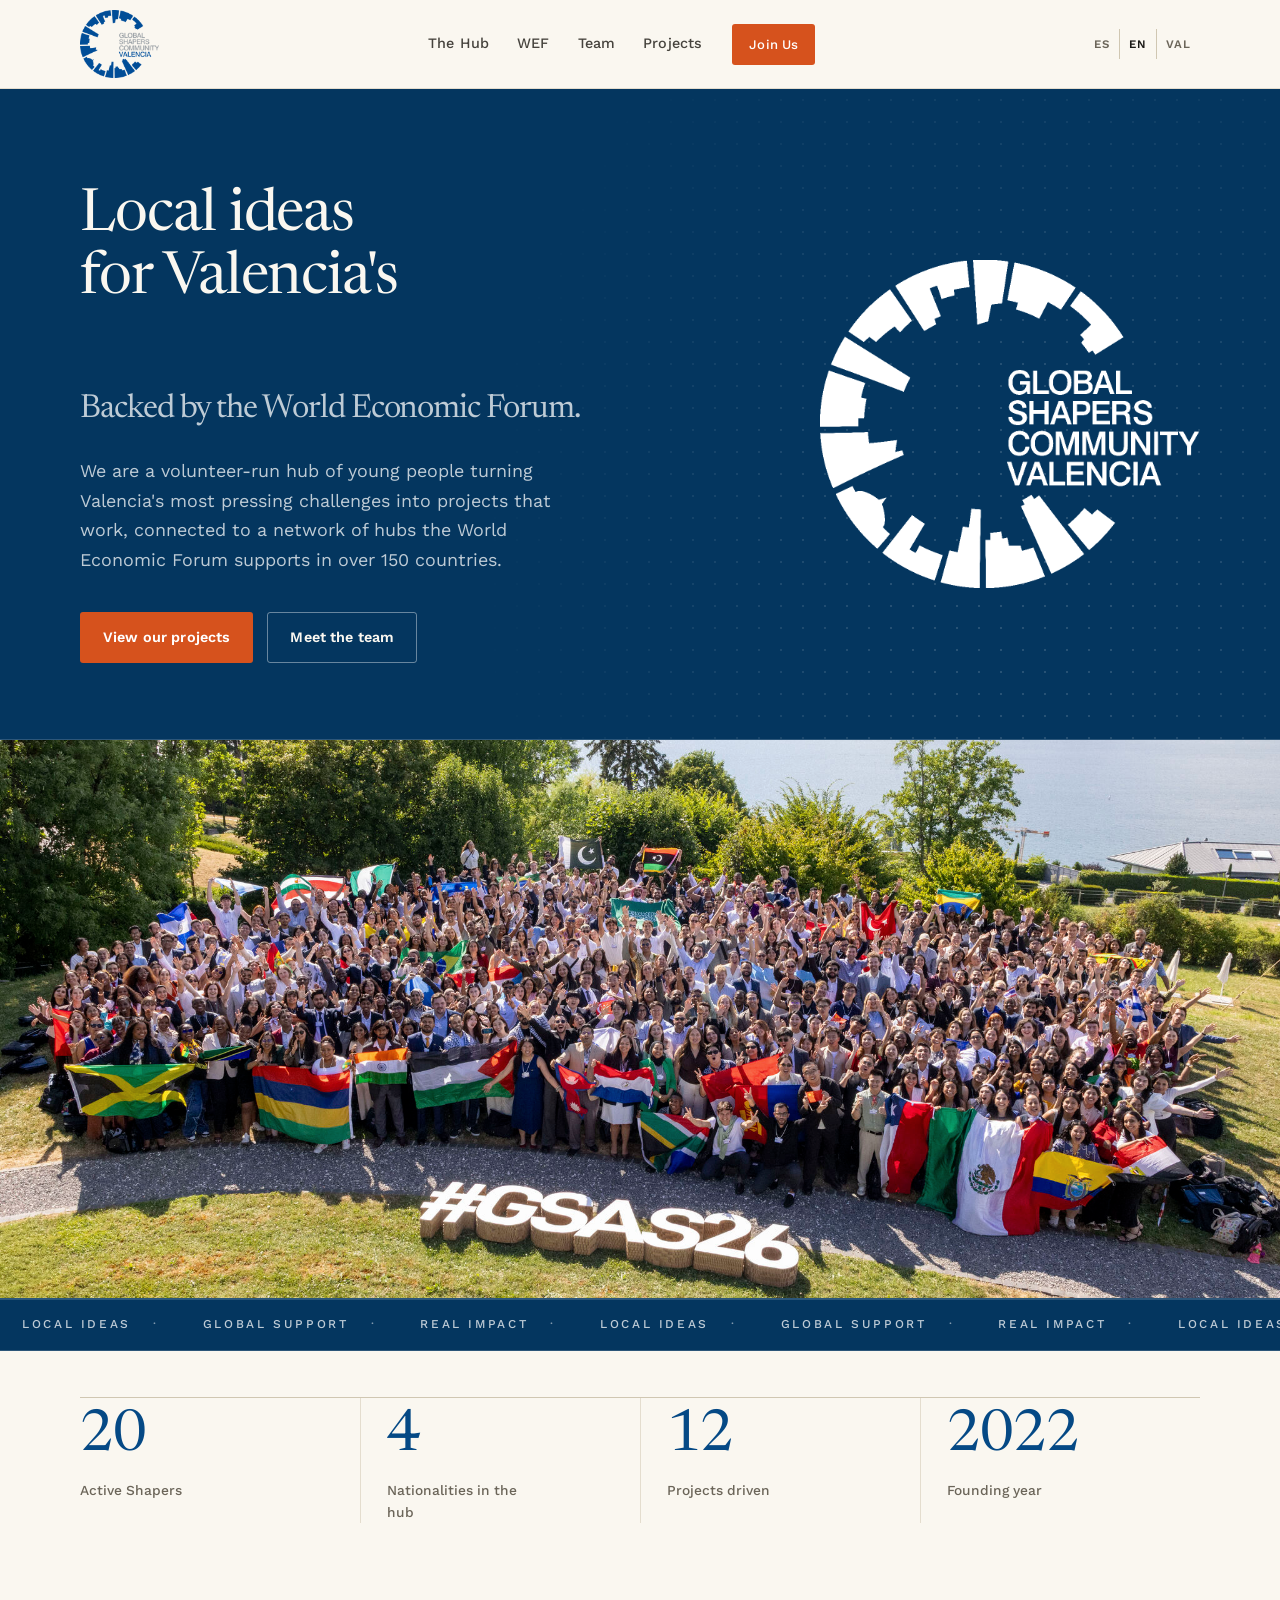
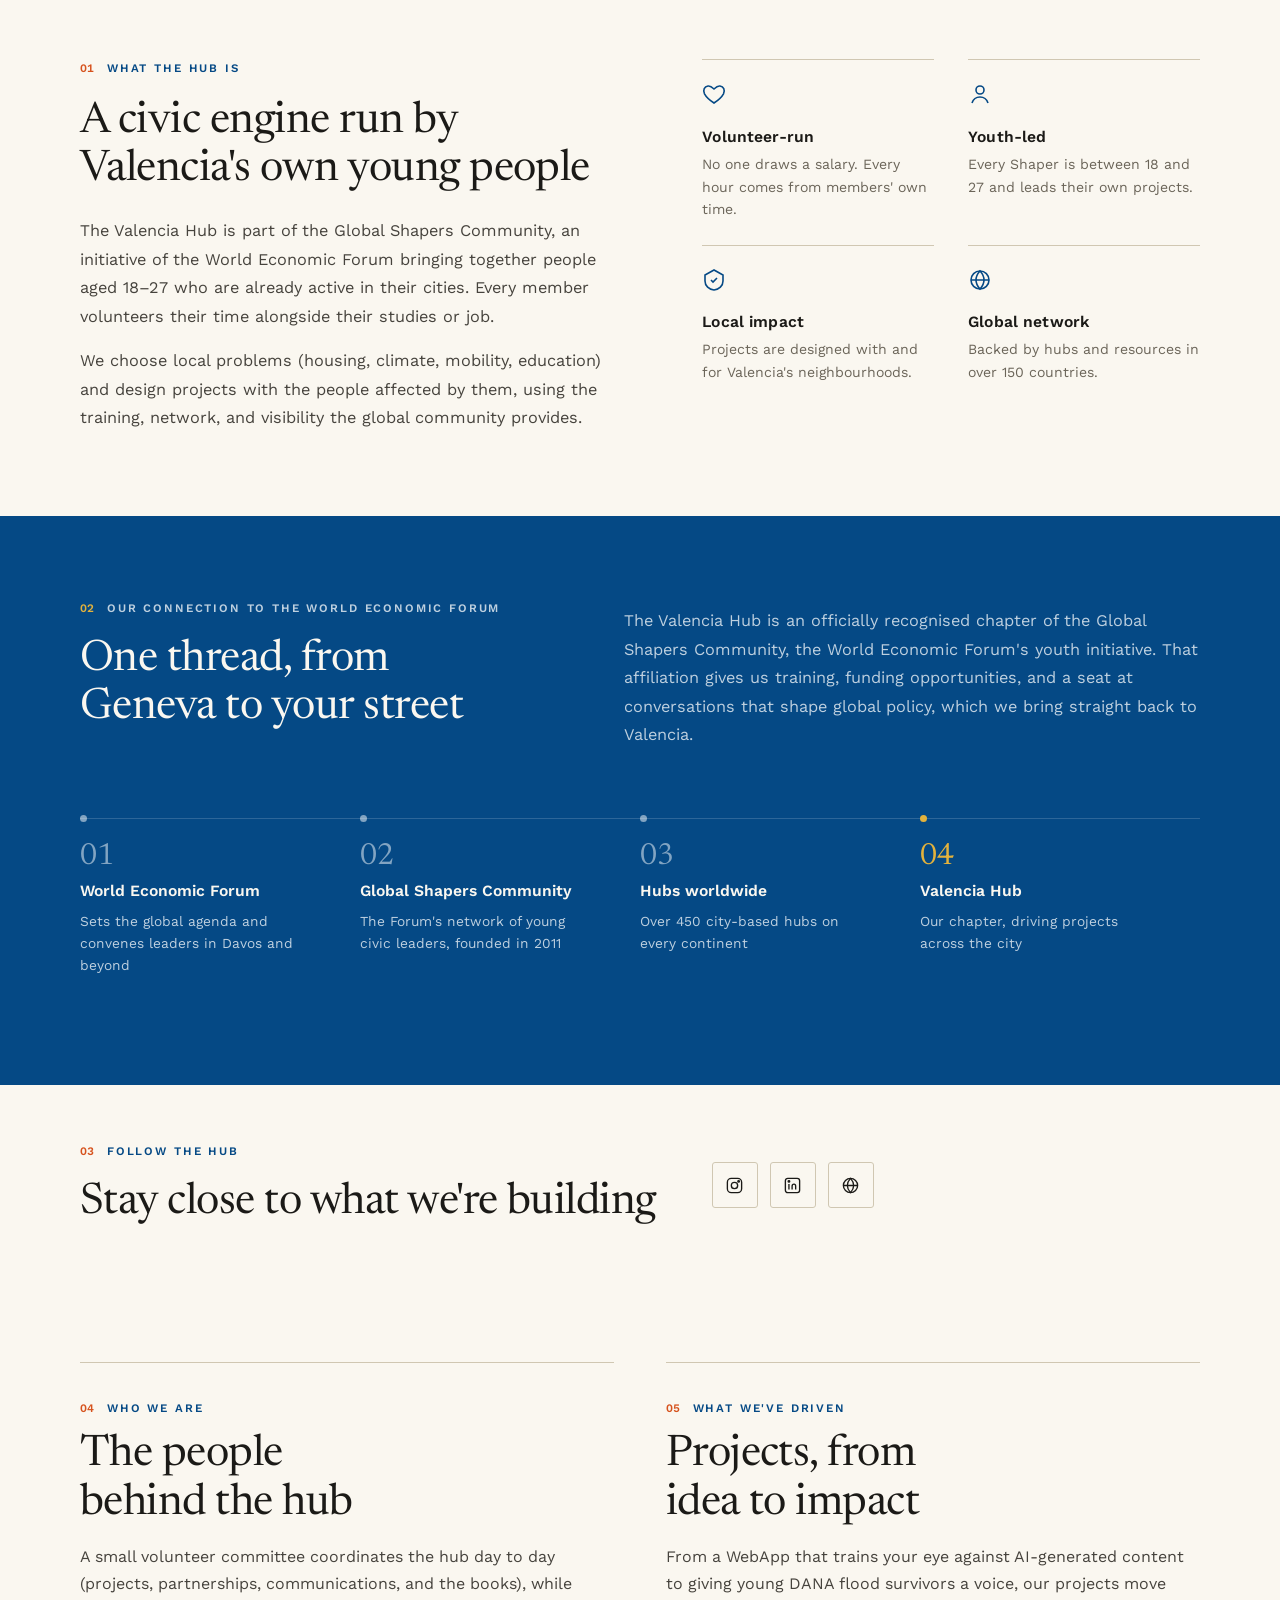
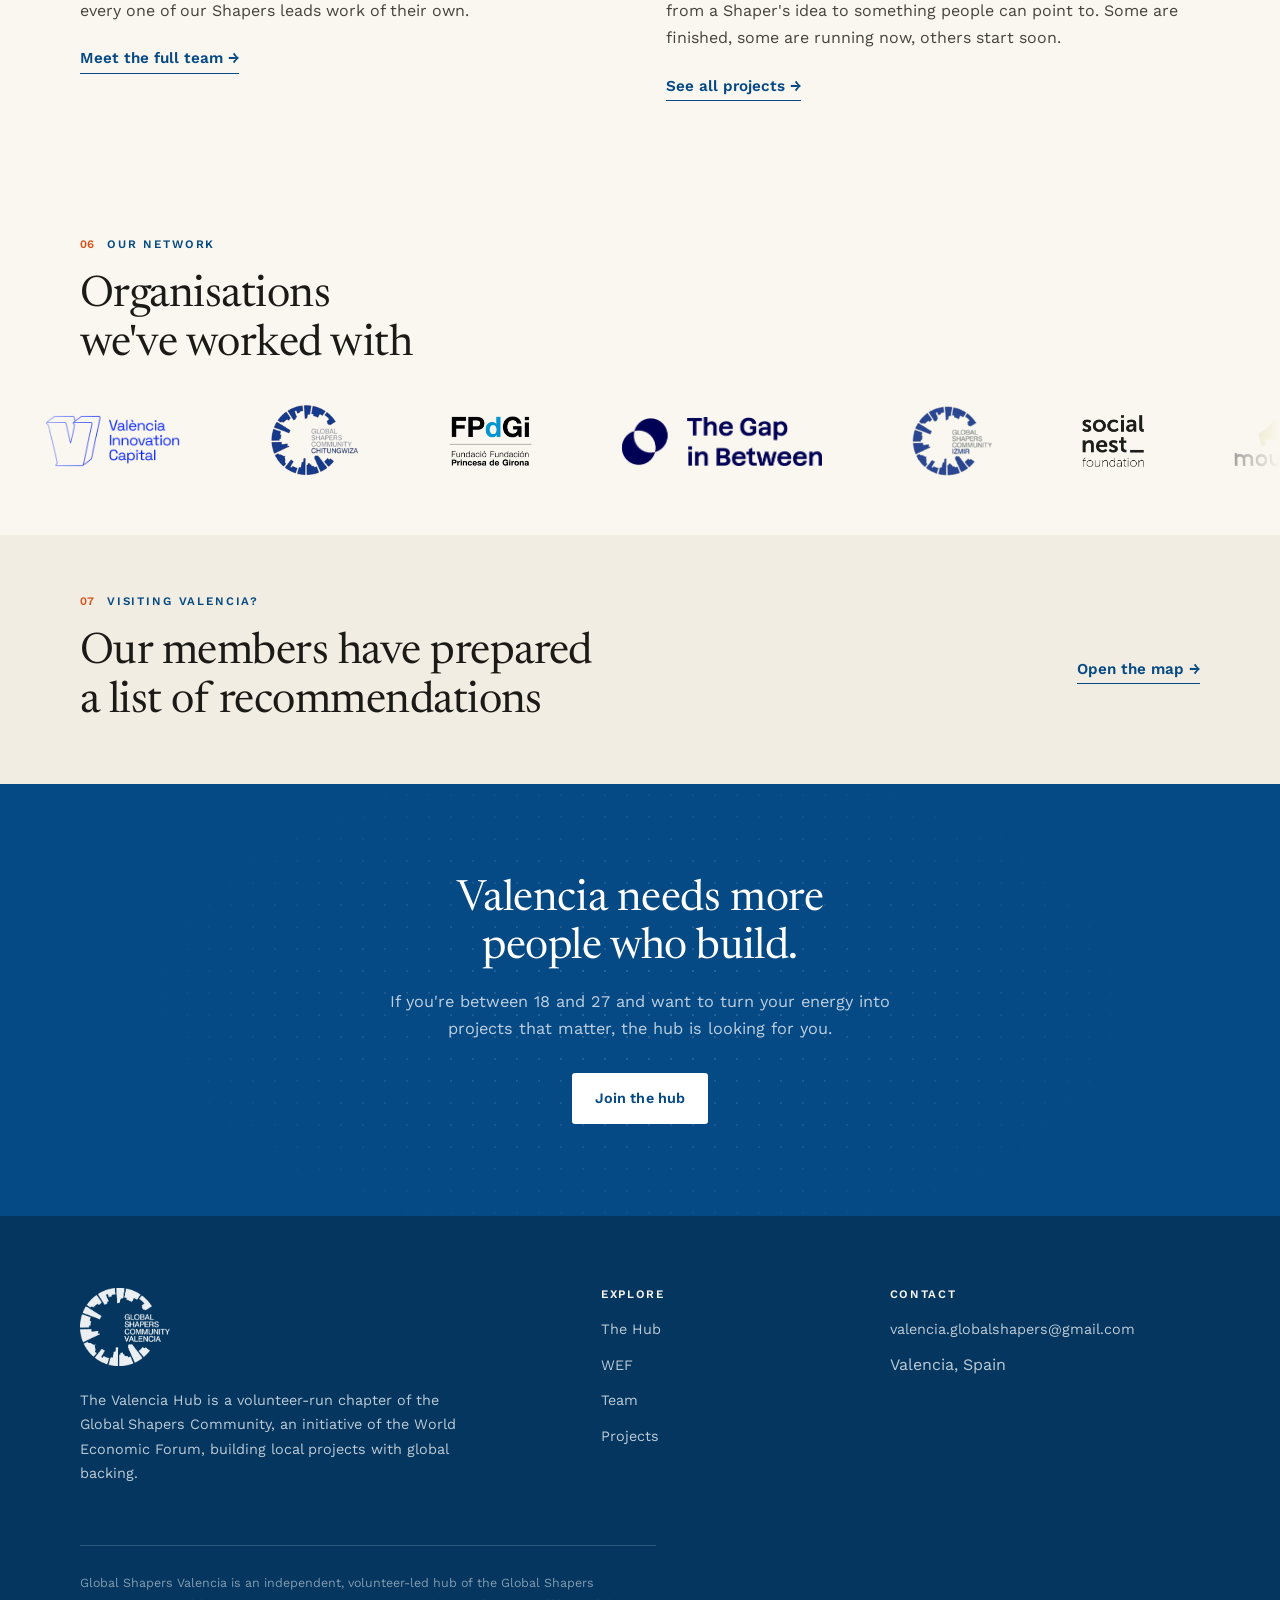
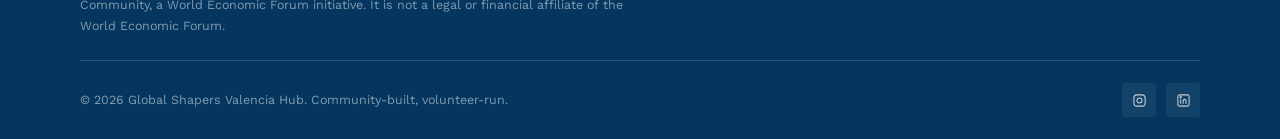
==== commit 0c5e800b: "Remove every em dash from the site Rewrite each em dash in page titles, the meta description, aria l" ====
--- a/index.html
+++ b/index.html
@@ -4,7 +4,7 @@
 <meta charset="UTF-8" />
 <meta name="viewport" content="width=device-width, initial-scale=1.0" />
 <title>Global Shapers Valencia Hub</title>
-<meta name="description" content="Global Shapers Valencia Hub — a volunteer-run, youth-led chapter of the World Economic Forum's Global Shapers Community, building local projects with global backing." />
+<meta name="description" content="Global Shapers Valencia Hub: a volunteer-run, youth-led chapter of the World Economic Forum's Global Shapers Community, building local projects with global backing." />
 <link rel="icon" type="image/svg+xml" href="assets/img/favicon.svg" />
 <link rel="preconnect" href="https://fonts.googleapis.com">
 <link rel="preconnect" href="https://fonts.gstatic.com" crossorigin>
@@ -17,7 +17,7 @@
 <!-- ============================= NAV ============================= -->
 <header class="site-nav" id="siteNav">
   <div class="container nav-inner">
-    <a href="index.html" class="brand" aria-label="Global Shapers Community Valencia — home">
+    <a href="index.html" class="brand" aria-label="Global Shapers Community Valencia, home">
       <img class="brand-logo" src="assets/img/logo-valencia.png" alt="Global Shapers Community Valencia" width="79" height="68" />
     </a>
 
@@ -60,7 +60,7 @@
         </span>
         <span class="rise hero-h1-after" style="--d:240ms" aria-hidden="true" data-i18n="hero.headlineAfter">Backed by the World Economic Forum.</span>
       </h1>
-      <p class="hero-intro rise" style="--d:340ms" data-i18n="hero.intro">We are a volunteer-run hub of young people turning Valencia's most pressing challenges into projects that work — connected to a network of hubs the World Economic Forum supports in over 150 countries.</p>
+      <p class="hero-intro rise" style="--d:340ms" data-i18n="hero.intro">We are a volunteer-run hub of young people turning Valencia's most pressing challenges into projects that work, connected to a network of hubs the World Economic Forum supports in over 150 countries.</p>
       <div class="hero-ctas rise" style="--d:440ms">
         <a href="projects.html" class="btn btn-ember" data-i18n="hero.ctaProjects">View our projects</a>
         <a href="team.html" class="btn btn-outline-light" data-i18n="hero.ctaTeam">Meet the team</a>
@@ -116,7 +116,7 @@
       <span class="section-eyebrow" data-i18n="about.eyebrow">What the hub is</span>
       <h2 class="section-title" data-i18n="about.title">A civic engine run by Valencia's own young people</h2>
       <p style="margin-top:22px" data-i18n="about.body1">The Valencia Hub is part of the Global Shapers Community, an initiative of the World Economic Forum bringing together people aged 18–27 who are already active in their cities. Every member volunteers their time alongside their studies or job.</p>
-      <p data-i18n="about.body2">We choose local problems — housing, climate, mobility, education — and design projects with the people affected by them, using the training, network, and visibility the global community provides.</p>
+      <p data-i18n="about.body2">We choose local problems (housing, climate, mobility, education) and design projects with the people affected by them, using the training, network, and visibility the global community provides.</p>
     </div>
     <div class="pillar-grid">
       <div class="pillar-card" data-reveal style="--d:100ms">
@@ -150,7 +150,7 @@
       <span class="section-eyebrow" data-i18n="wef.eyebrow">Our connection to the World Economic Forum</span>
       <h2 class="section-title" data-i18n="wef.title">One thread, from Geneva to your street</h2>
     </div>
-    <p class="wef-body" data-reveal style="--d:120ms" data-i18n="wef.body">The Valencia Hub is an officially recognised chapter of the Global Shapers Community, the World Economic Forum's youth initiative. That affiliation gives us training, funding opportunities, and a seat at conversations that shape global policy — which we bring straight back to Valencia.</p>
+    <p class="wef-body" data-reveal style="--d:120ms" data-i18n="wef.body">The Valencia Hub is an officially recognised chapter of the Global Shapers Community, the World Economic Forum's youth initiative. That affiliation gives us training, funding opportunities, and a seat at conversations that shape global policy, which we bring straight back to Valencia.</p>
 
     <div class="chain">
       <div class="chain-node" data-reveal style="--d:0ms">
@@ -204,7 +204,7 @@
     <div class="teaser-single" data-reveal style="--d:0ms">
       <span class="section-eyebrow" data-i18n="team.eyebrow">Who we are</span>
       <h2 class="section-title" data-i18n="team.title">The people behind the hub</h2>
-      <p class="teaser-body" data-i18n="team.teaserBody">A small volunteer committee coordinates the hub day to day — projects, partnerships, communications, and the books — while every one of our Shapers leads work of their own.</p>
+      <p class="teaser-body" data-i18n="team.teaserBody">A small volunteer committee coordinates the hub day to day (projects, partnerships, communications, and the books), while every one of our Shapers leads work of their own.</p>
       <a href="team.html" class="teaser-cta" data-i18n="team.cta">Meet the full team</a>
     </div>
     <div class="teaser-single" data-reveal style="--d:120ms">
@@ -291,7 +291,7 @@
 <footer class="site-footer">
   <div class="container footer-grid">
     <div class="footer-brand">
-      <a href="index.html" aria-label="Global Shapers Community Valencia — home">
+      <a href="index.html" aria-label="Global Shapers Community Valencia, home">
         <img class="footer-logo" src="assets/img/gs-logo-white.png" alt="Global Shapers Community Valencia" />
       </a>
       <p data-i18n="footer.about">The Valencia Hub is a volunteer-run chapter of the Global Shapers Community, an initiative of the World Economic Forum, building local projects with global backing.</p>
--- a/assets/css/style.css
+++ b/assets/css/style.css
@@ -1,5 +1,5 @@
 /* =====================================================================
-   Global Shapers Valencia Hub — stylesheet
+   Global Shapers Valencia Hub: stylesheet
 
    Civic-editorial system:
    · Warm paper ground, flat brand blue for dark sections, ONE burnt-orange
@@ -20,11 +20,11 @@
   --line-strong: #d0c7b2;
   --muted: #6b6559;
 
-  /* Brand — sampled from the official Global Shapers Valencia mark */
+  /* Brand: sampled from the official Global Shapers Valencia mark */
   --blue: #054985;
   --blue-deep: #04365f;
   --blue-bright: #0a5fa8;
-  --accent: #d6521d;          /* burnt Valencia orange — used sparingly */
+  --accent: #d6521d;          /* burnt Valencia orange, used sparingly */
   --accent-deep: #b4400e;
   --gold: #e3b23c;
 
@@ -431,7 +431,7 @@
 }
 
 /* ===================================================================
-   STATS  — editorial figure row
+   STATS: editorial figure row
    =================================================================== */
 .stats-section { background: var(--paper); padding-top: clamp(32px, 4vw, 46px); padding-bottom: clamp(40px, 5vw, 60px); }
 .stats-grid {
@@ -502,7 +502,7 @@
 .pillar-card p { margin-top: 8px; font-size: 0.88rem; color: var(--muted); line-height: 1.6; }
 
 /* ===================================================================
-   WEF CONNECTION  — stepped index on flat blue
+   WEF CONNECTION: stepped index on flat blue
    =================================================================== */
 .wef-section { background: var(--blue); color: var(--paper); }
 .wef-section .container {
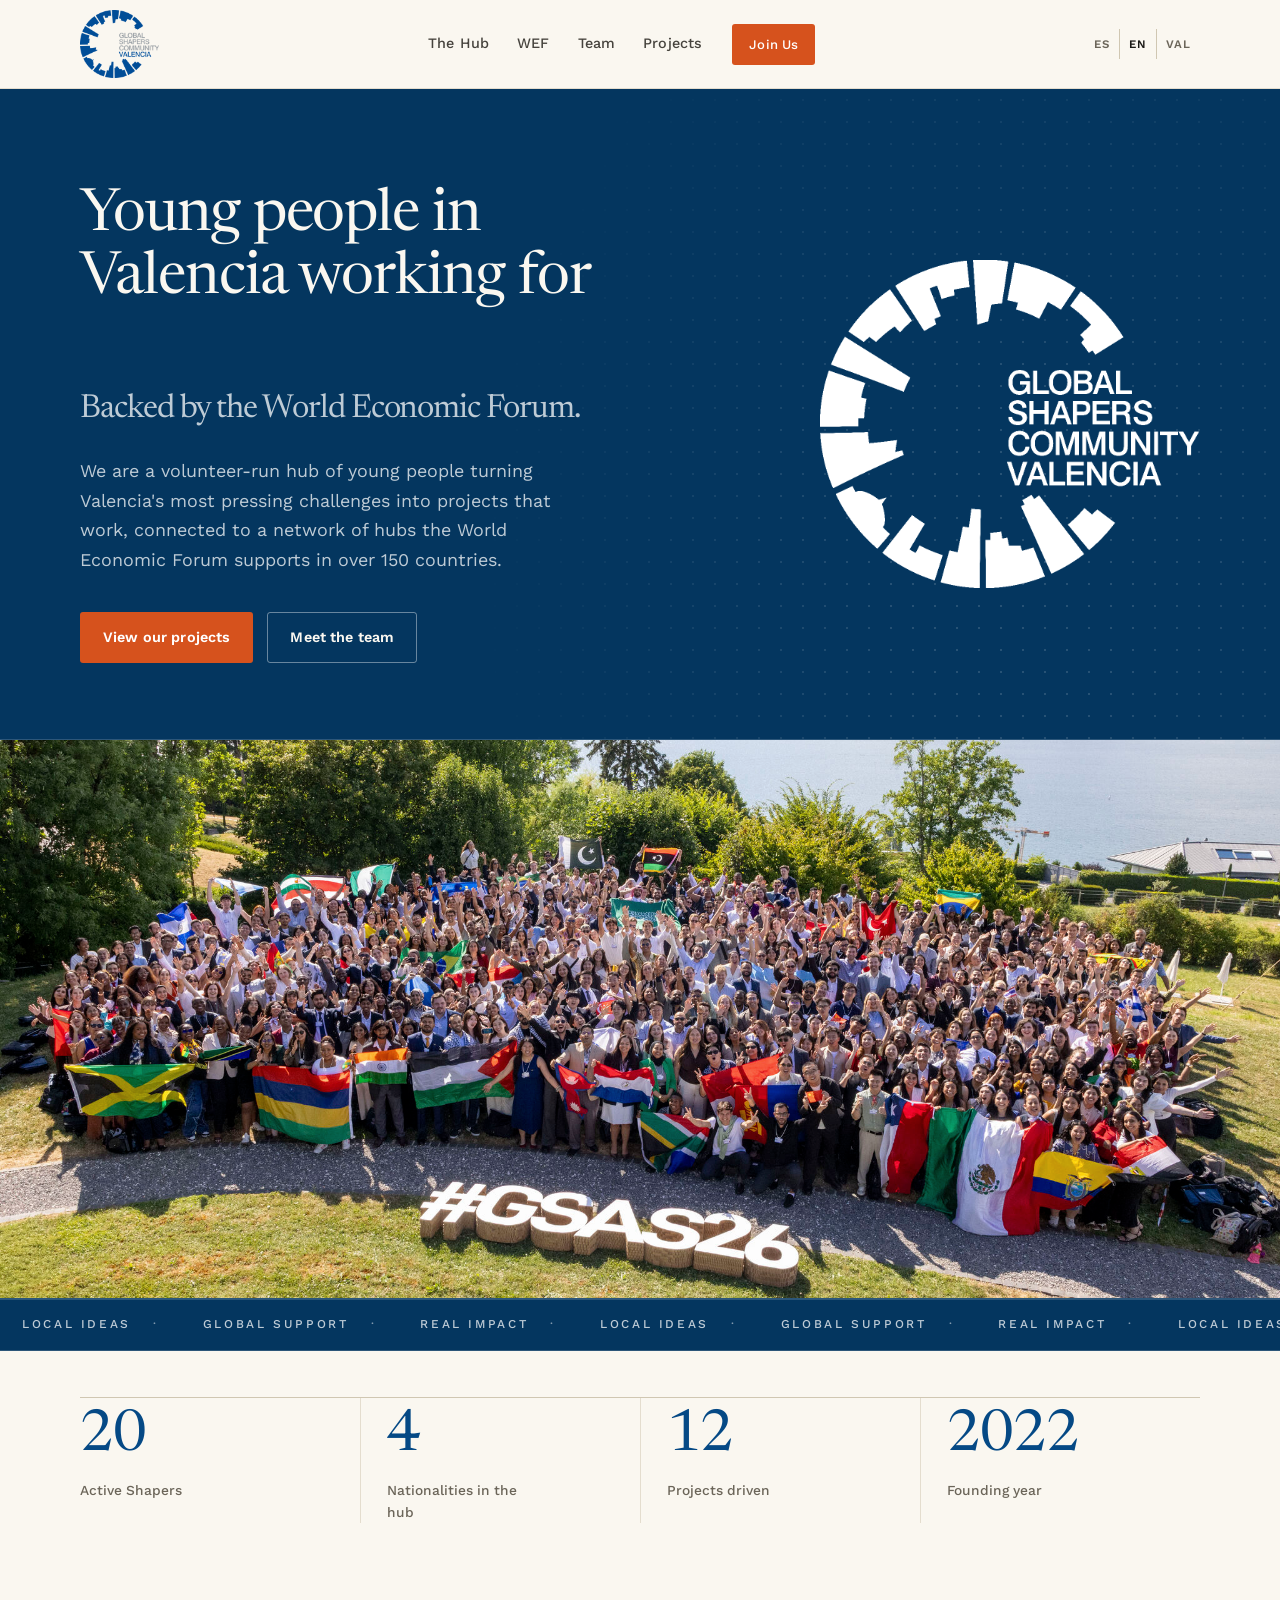
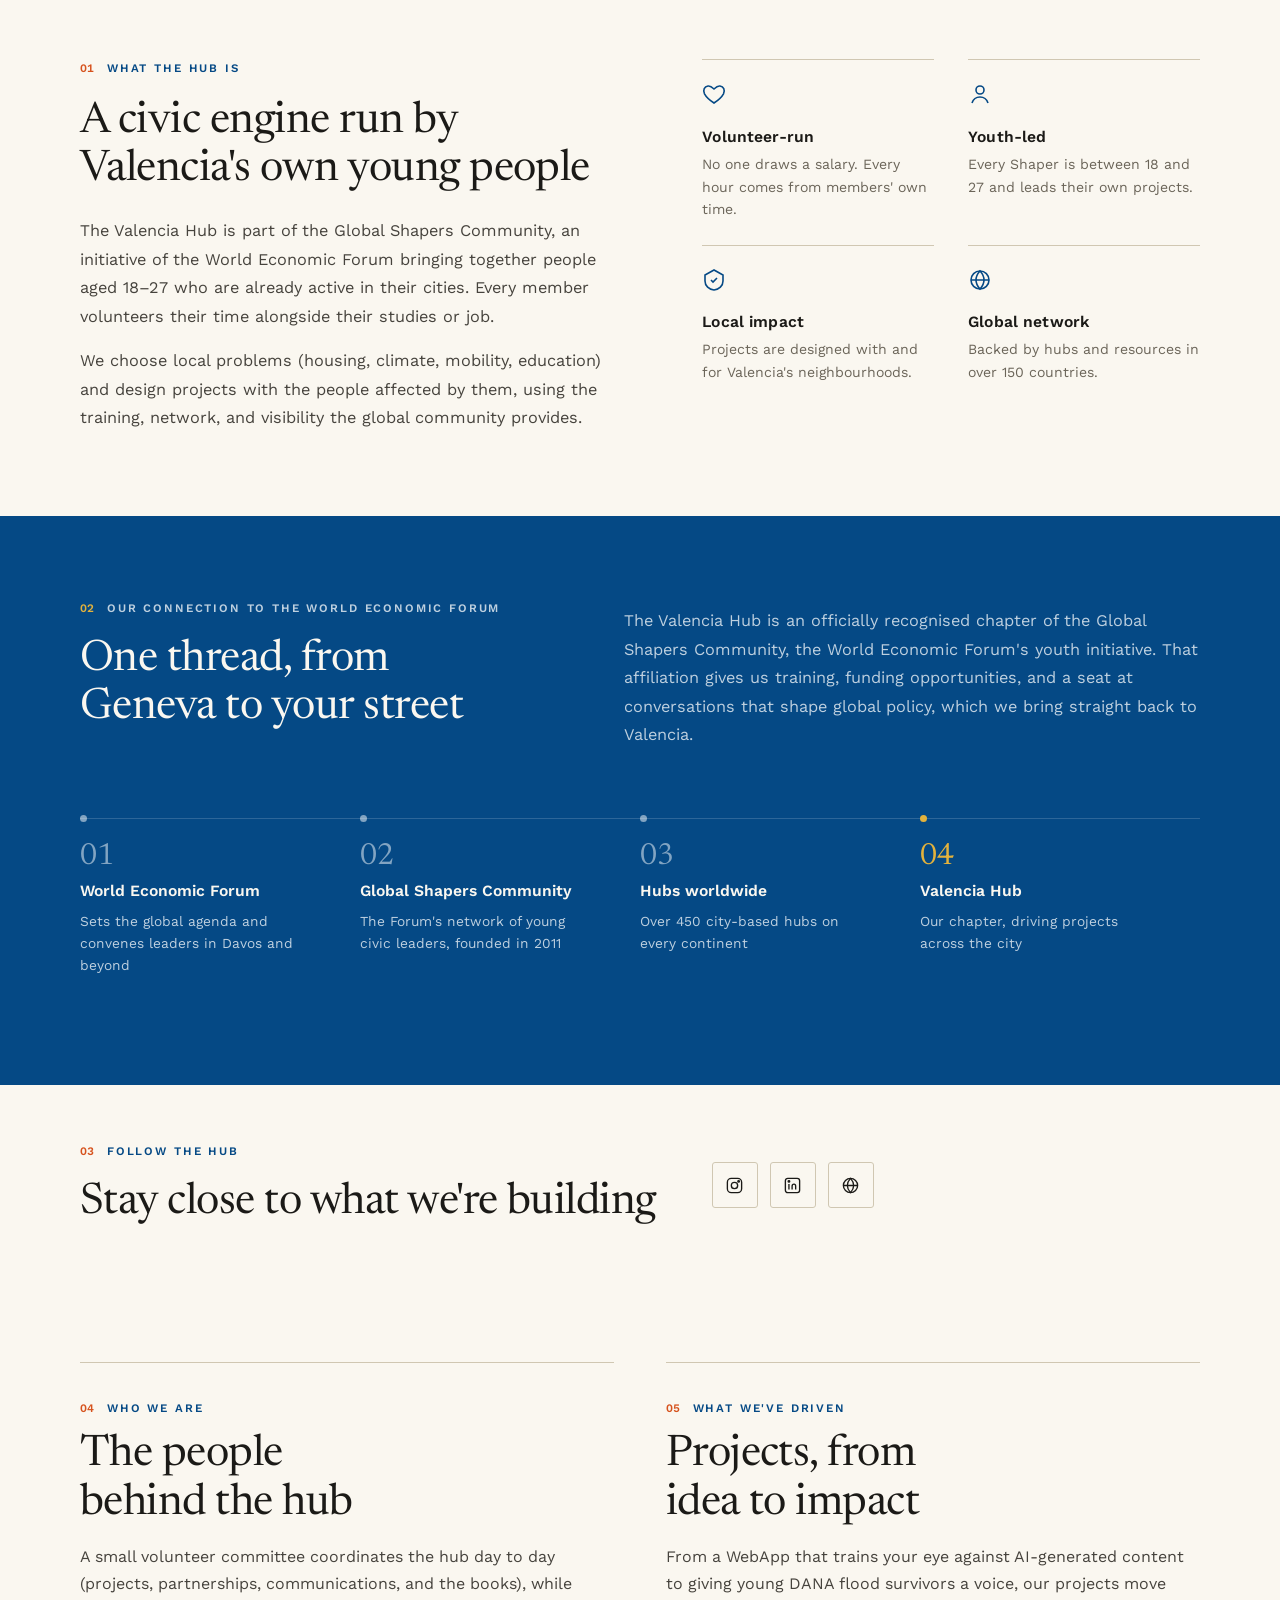
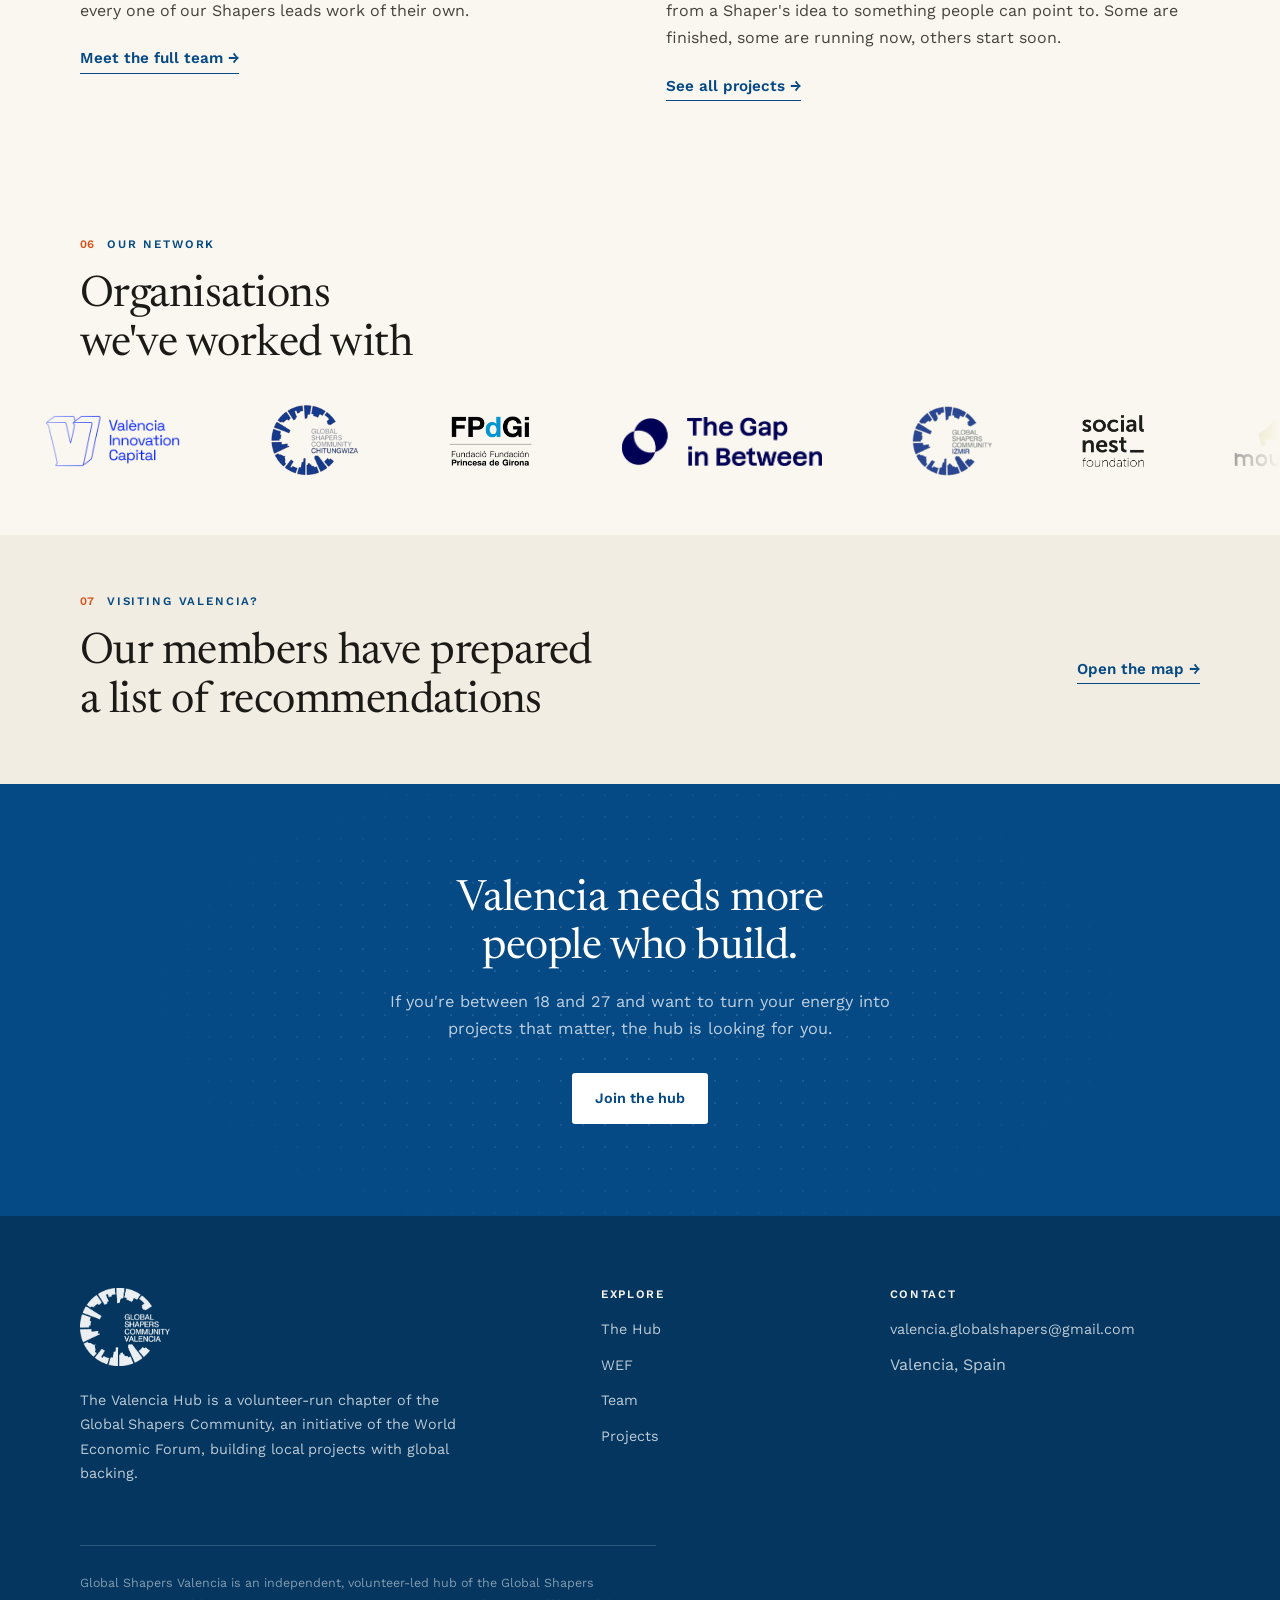
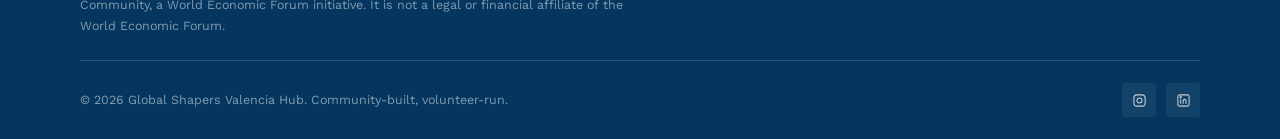
==== commit 5676c50f: "Reword the hero headline around who the hub works for "Ideas locales para Valencia: vivienda." read " ====
--- a/index.html
+++ b/index.html
@@ -50,13 +50,15 @@
   <div class="container hero-inner">
     <div class="hero-copy">
       <h1>
-        <span class="sr-only" data-i18n="hero.headline">Local ideas. Real impact on Valencia. Backed by the World Economic Forum.</span>
-        <span class="rise" style="--d:80ms" aria-hidden="true" data-i18n="hero.headlineBefore">Local ideas for Valencia's</span>
+        <span class="sr-only" data-i18n="hero.headline">Young people in Valencia working for better housing, better health, our elders, students, women and cleaner air. Backed by the World Economic Forum.</span>
+        <span class="rise" style="--d:80ms" aria-hidden="true" data-i18n="hero.headlineBefore">Young people in Valencia working for</span>
         <span class="rise rotator" style="--d:160ms" aria-hidden="true">
-          <span class="rotator-word" style="animation-delay:0s"><span data-i18n="hero.headlineWord1">housing.</span><svg class="squiggle" viewBox="0 0 300 12" preserveAspectRatio="none"><path d="M2 8 C 40 2, 70 12, 110 6 S 190 2, 230 7 S 280 9, 298 4" pathLength="1" style="animation-delay:0s"/></svg></span>
-          <span class="rotator-word" style="animation-delay:2.6s"><span data-i18n="hero.headlineWord2">climate.</span><svg class="squiggle" viewBox="0 0 300 12" preserveAspectRatio="none"><path d="M2 8 C 40 2, 70 12, 110 6 S 190 2, 230 7 S 280 9, 298 4" pathLength="1" style="animation-delay:2.6s"/></svg></span>
-          <span class="rotator-word" style="animation-delay:5.2s"><span data-i18n="hero.headlineWord3">mobility.</span><svg class="squiggle" viewBox="0 0 300 12" preserveAspectRatio="none"><path d="M2 8 C 40 2, 70 12, 110 6 S 190 2, 230 7 S 280 9, 298 4" pathLength="1" style="animation-delay:5.2s"/></svg></span>
-          <span class="rotator-word" style="animation-delay:7.8s"><span data-i18n="hero.headlineWord4">education.</span><svg class="squiggle" viewBox="0 0 300 12" preserveAspectRatio="none"><path d="M2 8 C 40 2, 70 12, 110 6 S 190 2, 230 7 S 280 9, 298 4" pathLength="1" style="animation-delay:7.8s"/></svg></span>
+          <span class="rotator-word" style="animation-delay:0s"><span data-i18n="hero.headlineWord1">better housing.</span><svg class="squiggle" viewBox="0 0 300 12" preserveAspectRatio="none"><path d="M2 8 C 40 2, 70 12, 110 6 S 190 2, 230 7 S 280 9, 298 4" pathLength="1" style="animation-delay:0s"/></svg></span>
+          <span class="rotator-word" style="animation-delay:2.6s"><span data-i18n="hero.headlineWord2">better health.</span><svg class="squiggle" viewBox="0 0 300 12" preserveAspectRatio="none"><path d="M2 8 C 40 2, 70 12, 110 6 S 190 2, 230 7 S 280 9, 298 4" pathLength="1" style="animation-delay:2.6s"/></svg></span>
+          <span class="rotator-word" style="animation-delay:5.2s"><span data-i18n="hero.headlineWord3">our elders.</span><svg class="squiggle" viewBox="0 0 300 12" preserveAspectRatio="none"><path d="M2 8 C 40 2, 70 12, 110 6 S 190 2, 230 7 S 280 9, 298 4" pathLength="1" style="animation-delay:5.2s"/></svg></span>
+          <span class="rotator-word" style="animation-delay:7.8s"><span data-i18n="hero.headlineWord4">students.</span><svg class="squiggle" viewBox="0 0 300 12" preserveAspectRatio="none"><path d="M2 8 C 40 2, 70 12, 110 6 S 190 2, 230 7 S 280 9, 298 4" pathLength="1" style="animation-delay:7.8s"/></svg></span>
+          <span class="rotator-word" style="animation-delay:10.4s"><span data-i18n="hero.headlineWord5">women.</span><svg class="squiggle" viewBox="0 0 300 12" preserveAspectRatio="none"><path d="M2 8 C 40 2, 70 12, 110 6 S 190 2, 230 7 S 280 9, 298 4" pathLength="1" style="animation-delay:10.4s"/></svg></span>
+          <span class="rotator-word" style="animation-delay:13s"><span data-i18n="hero.headlineWord6">cleaner air.</span><svg class="squiggle" viewBox="0 0 300 12" preserveAspectRatio="none"><path d="M2 8 C 40 2, 70 12, 110 6 S 190 2, 230 7 S 280 9, 298 4" pathLength="1" style="animation-delay:13s"/></svg></span>
         </span>
         <span class="rise hero-h1-after" style="--d:240ms" aria-hidden="true" data-i18n="hero.headlineAfter">Backed by the World Economic Forum.</span>
       </h1>
--- a/assets/css/style.css
+++ b/assets/css/style.css
@@ -1152,6 +1152,7 @@
   .footer-bottom { justify-content: flex-start; }
 }
 @media (max-width: 400px) {
+  .hero h1 { font-size: 2.1rem; }
   .stats-grid { grid-template-columns: 1fr; }
   .stat-item { border-left: none; padding-left: 0; }
   .stat-item:nth-child(n+2) { margin-top: 24px; }
@@ -1212,8 +1213,8 @@
 .js [data-reveal]:not([data-visible]) { opacity: 0; transform: translateY(22px); }
 .js .chain-node[data-reveal]:not([data-visible])::before { transform: scaleX(0); }
 
-/* Hero headline: four issues take turns, each with a hand-drawn underline.
-   10.4 s loop, 2.6 s per word (delays set inline in index.html). */
+/* Hero headline: six project themes take turns, each with a hand-drawn
+   underline. 15.6 s loop, 2.6 s per word (delays set inline in index.html). */
 .rotator {
   display: grid;
   white-space: nowrap;
@@ -1226,12 +1227,12 @@
   font-style: italic;
   color: var(--gold);
   opacity: 0;
-  animation: rotator 10.4s cubic-bezier(0.2, 0.7, 0.2, 1) infinite backwards;
+  animation: rotator 15.6s cubic-bezier(0.2, 0.7, 0.2, 1) infinite backwards;
 }
 @keyframes rotator {
   0% { opacity: 0; transform: translateY(0.4em); filter: blur(6px); }
-  4%, 22% { opacity: 1; transform: none; filter: blur(0); }
-  25%, 100% { opacity: 0; transform: translateY(-0.4em); filter: blur(6px); }
+  2.7%, 14.7% { opacity: 1; transform: none; filter: blur(0); }
+  16.67%, 100% { opacity: 0; transform: translateY(-0.4em); filter: blur(6px); }
 }
 .squiggle {
   position: absolute;
@@ -1248,11 +1249,11 @@
   stroke-linecap: round;
   stroke-dasharray: 1;
   stroke-dashoffset: 1;
-  animation: squiggle 10.4s cubic-bezier(0.6, 0, 0.3, 1) infinite backwards;
+  animation: squiggle 15.6s cubic-bezier(0.6, 0, 0.3, 1) infinite backwards;
 }
 @keyframes squiggle {
-  0%, 3% { stroke-dashoffset: 1; }
-  11%, 100% { stroke-dashoffset: 0; }
+  0%, 2% { stroke-dashoffset: 1; }
+  7.3%, 100% { stroke-dashoffset: 0; }
 }
 
 /* Slow float on the hero logo */
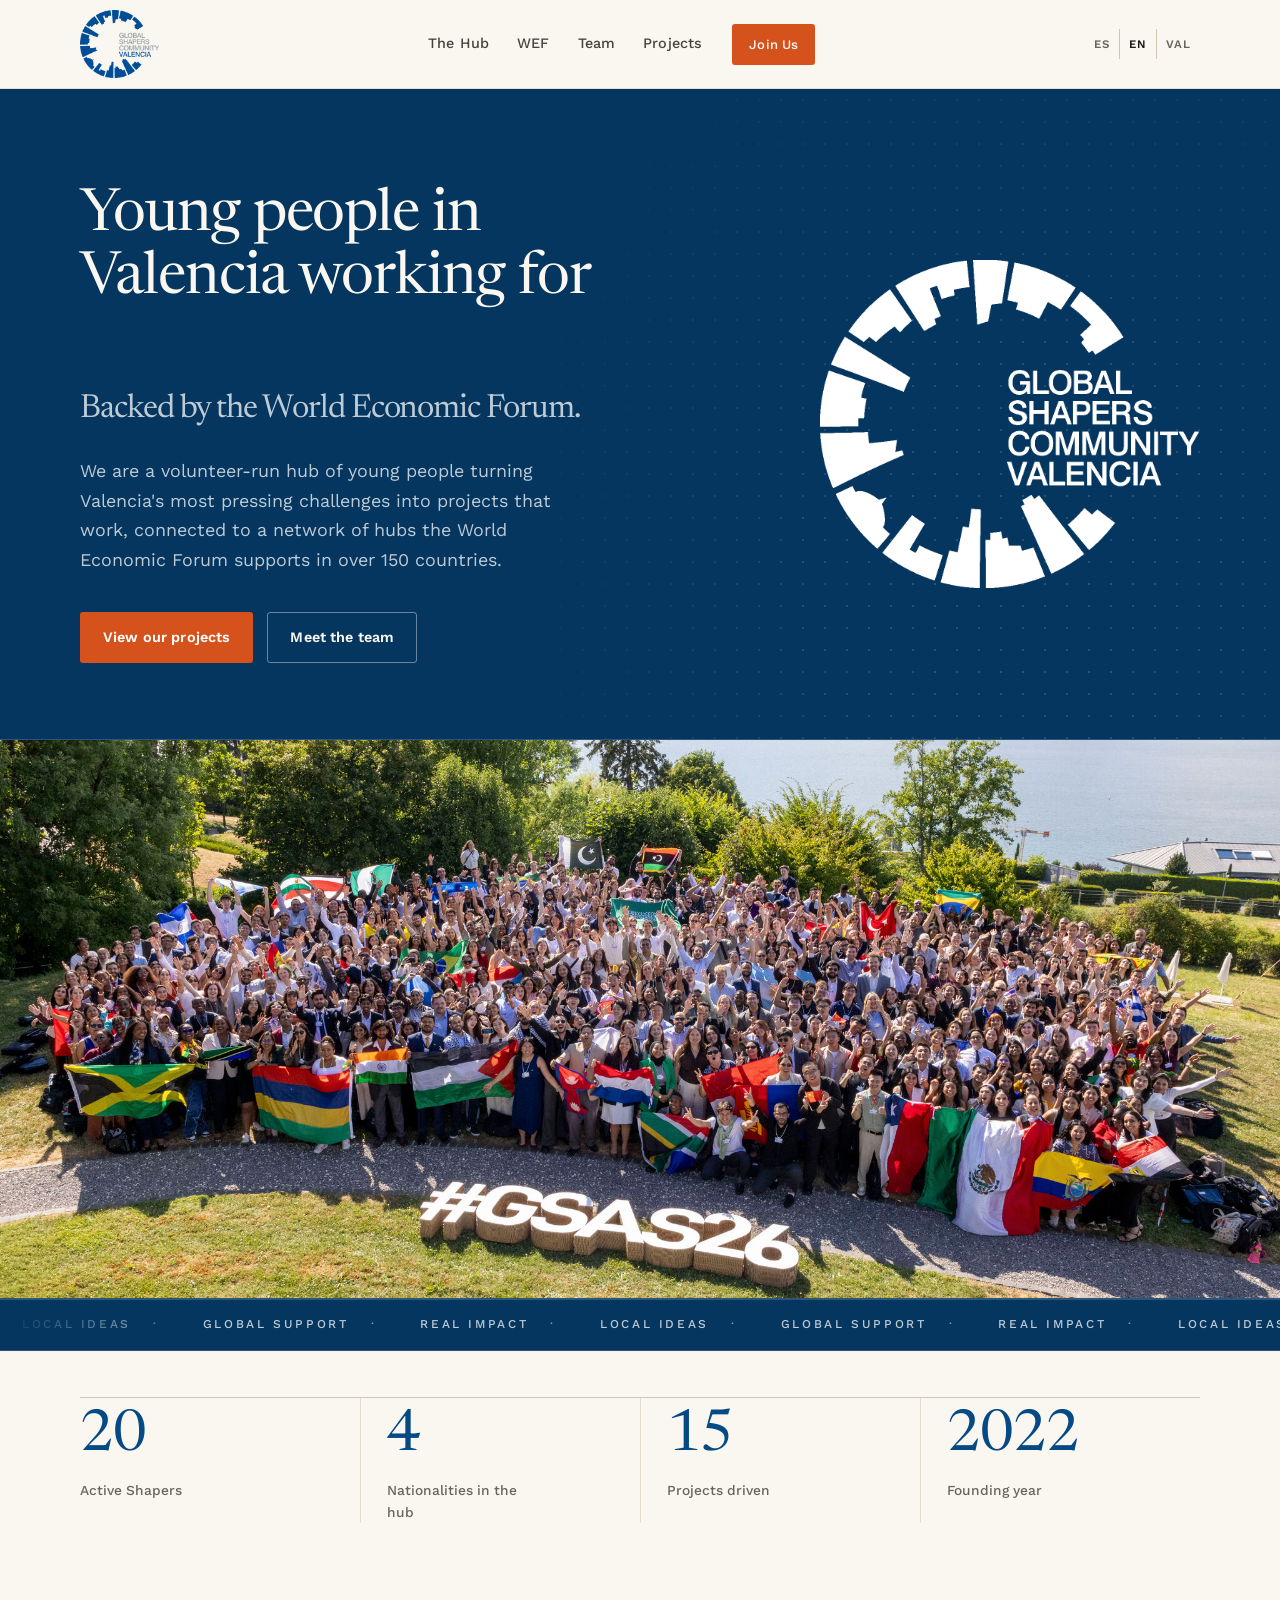
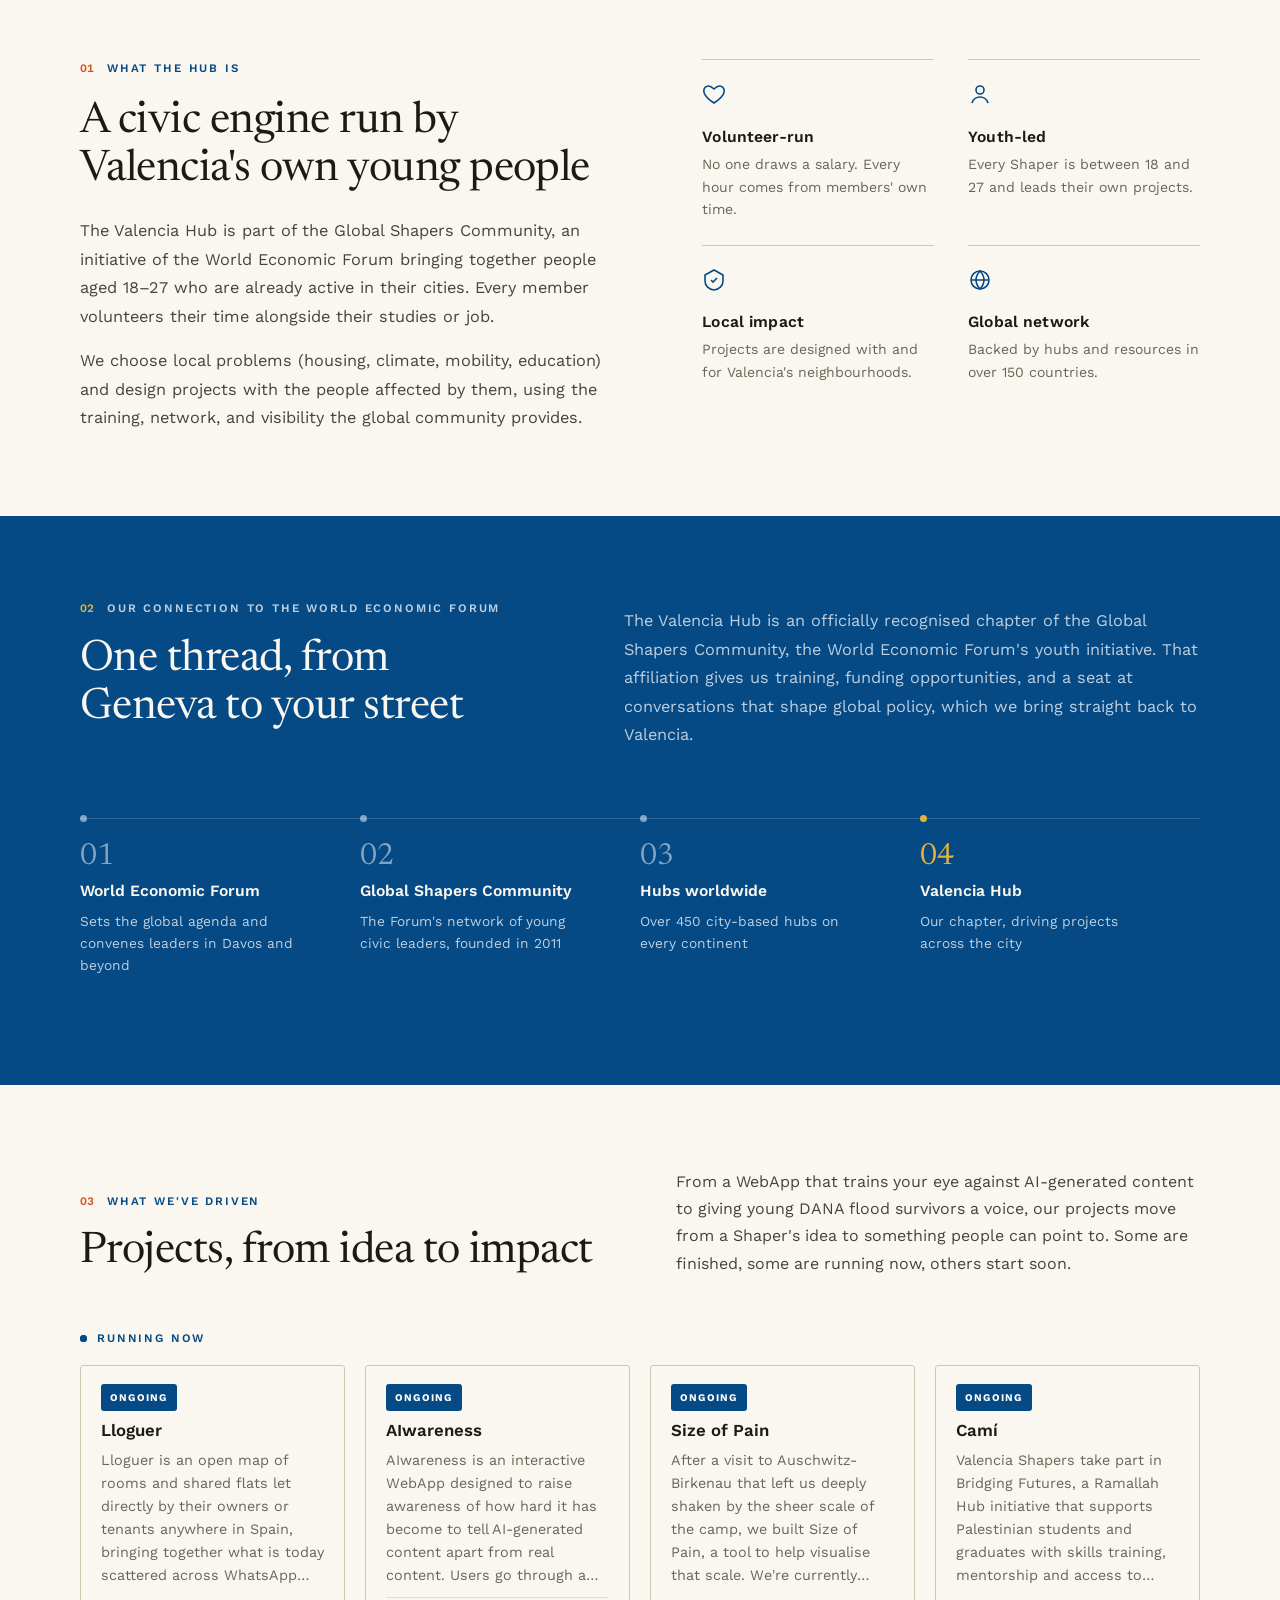
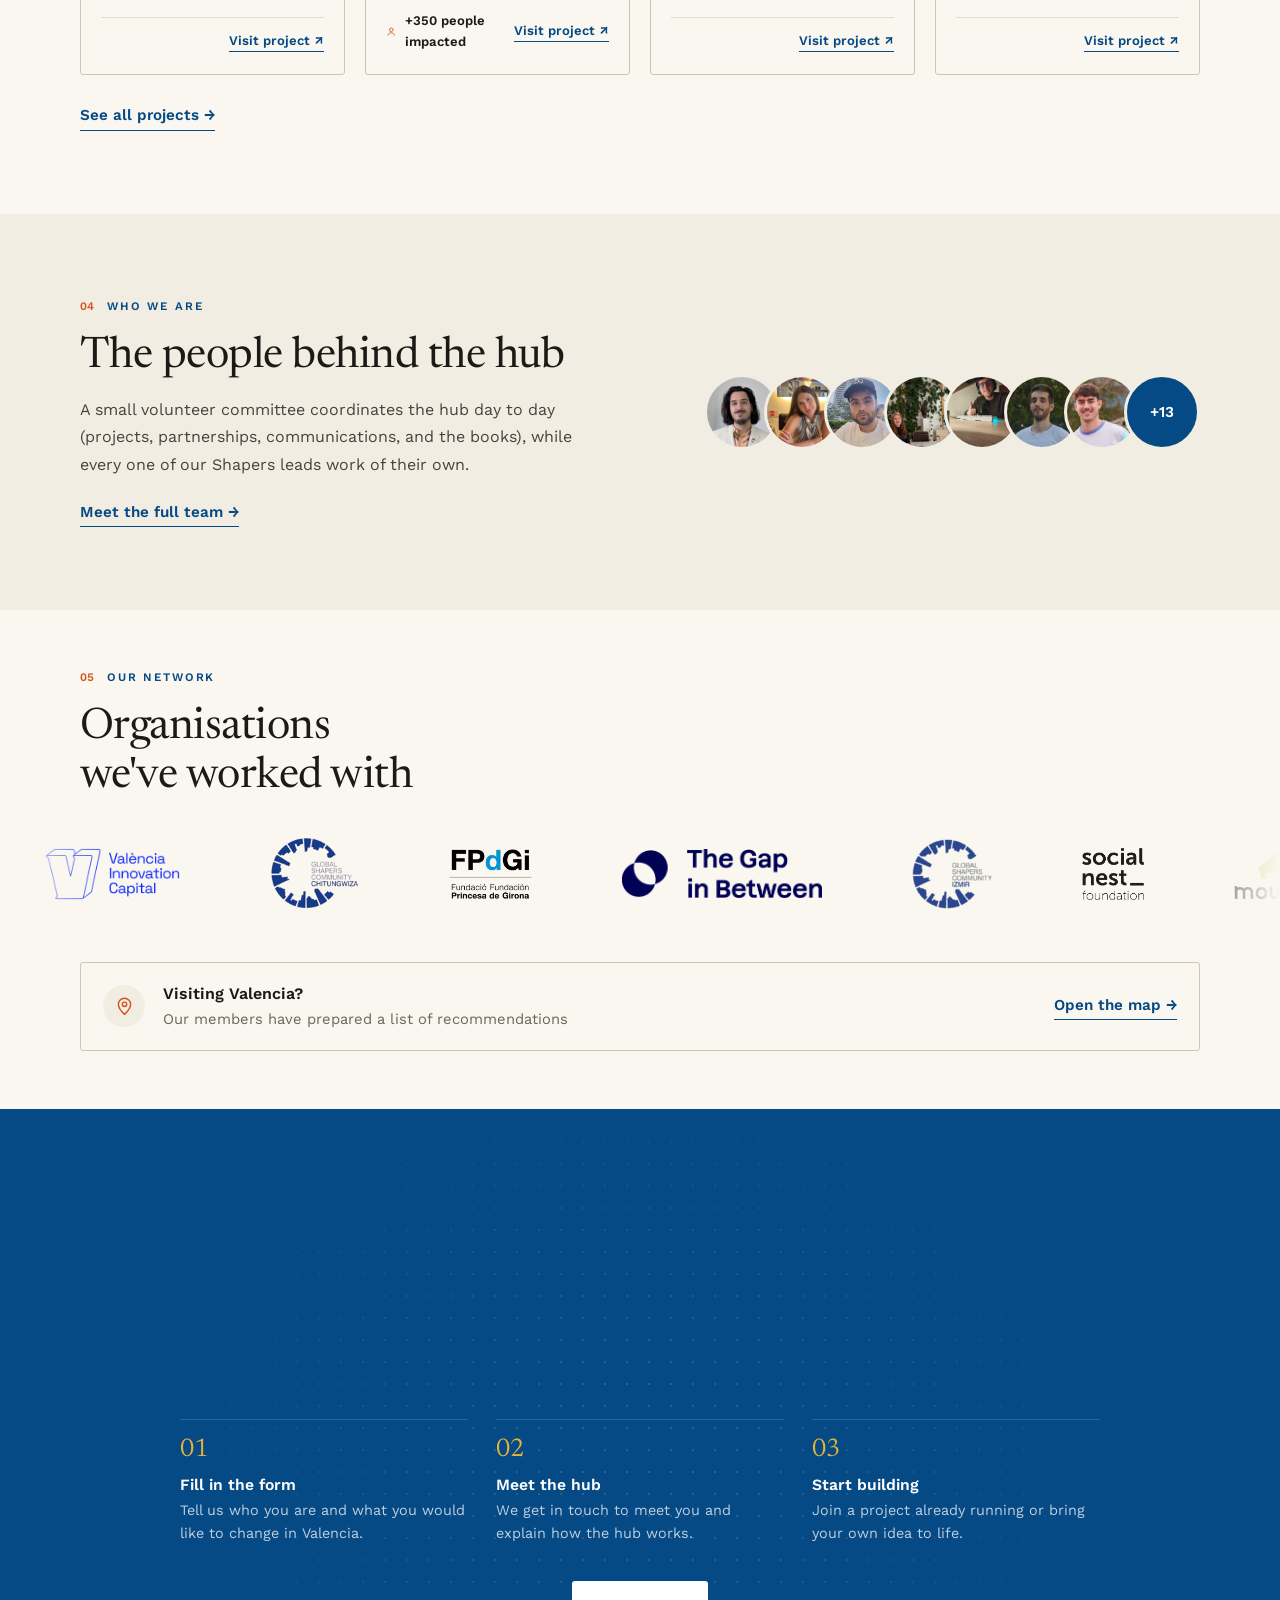
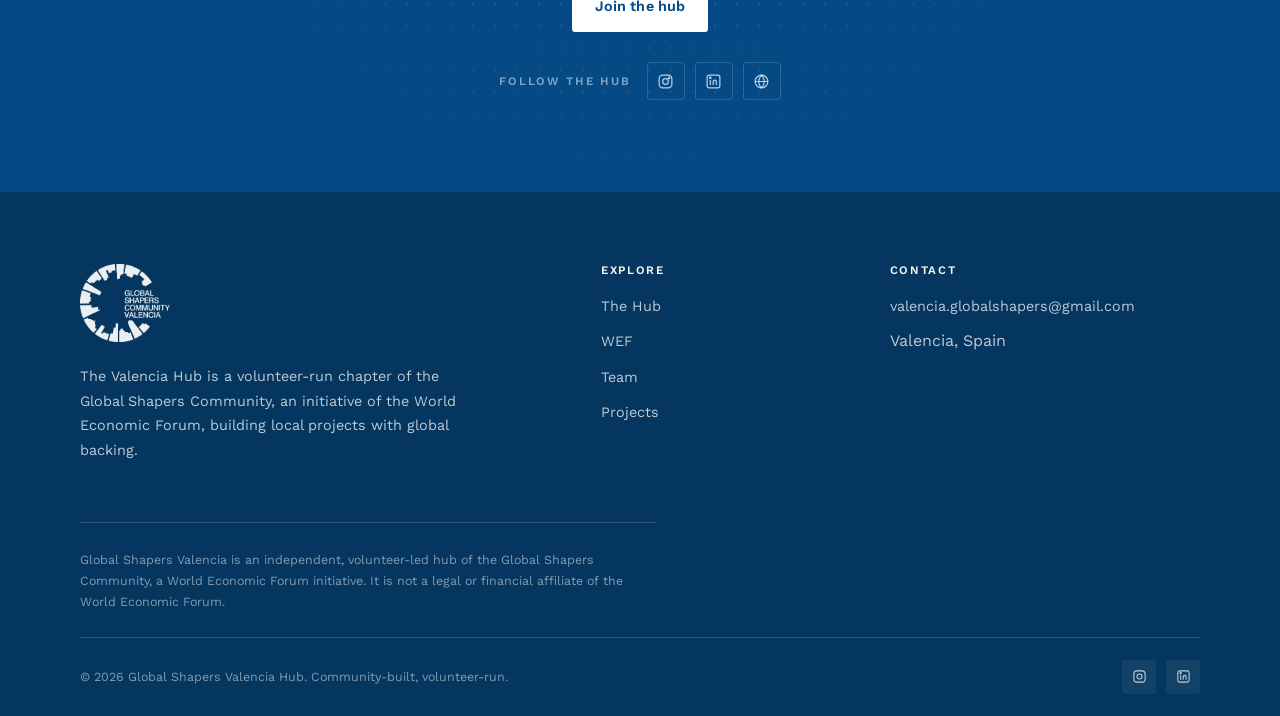
==== commit 7f70ba19: "Show real projects and faces on the homepage and explain how to join - "Projects driven" now counts " ====
--- a/index.html
+++ b/index.html
@@ -93,7 +93,7 @@
 <section class="stats-section">
   <div class="container stats-grid" id="statsGrid">
     <div class="stat-item" data-reveal style="--d:0ms">
-      <div class="stat-number" data-count="20">0</div>
+      <div class="stat-number" data-count="20" data-count-from="team">0</div>
       <div class="stat-label" data-i18n="stats.shapers">Active Shapers</div>
     </div>
     <div class="stat-item" data-reveal style="--d:90ms">
@@ -101,7 +101,7 @@
       <div class="stat-label" data-i18n="stats.nationalities">Nationalities in the hub</div>
     </div>
     <div class="stat-item" data-reveal style="--d:180ms">
-      <div class="stat-number" data-count="12">0</div>
+      <div class="stat-number" data-count="15" data-count-from="projects">0</div>
       <div class="stat-label" data-i18n="stats.projects">Projects driven</div>
     </div>
     <div class="stat-item" data-reveal style="--d:270ms">
@@ -179,42 +179,36 @@
   </div>
 </section>
 
-<!-- ============================= SOCIAL ============================= -->
-<section class="social-section">
-  <div class="container">
-    <div class="section-head" data-reveal>
-      <span class="section-eyebrow" data-i18n="social.eyebrow">Follow the hub</span>
-      <h2 class="section-title" data-i18n="social.title">Stay close to what we're building</h2>
-    </div>
-    <div class="social-row" data-reveal style="--d:120ms">
-      <a class="social-link" href="https://www.instagram.com/globalshapersvlc/" target="_blank" rel="noopener" aria-label="Instagram">
-        <svg viewBox="0 0 24 24" fill="none" stroke="currentColor" stroke-width="1.7"><rect x="3" y="3" width="18" height="18" rx="5"/><circle cx="12" cy="12" r="4"/><circle cx="17.2" cy="6.8" r="1"/></svg>
-      </a>
-      <a class="social-link" href="https://www.linkedin.com/company/global-shapers-valencia" target="_blank" rel="noopener" aria-label="LinkedIn">
-        <svg viewBox="0 0 24 24" fill="none" stroke="currentColor" stroke-width="1.7"><rect x="3" y="3" width="18" height="18" rx="3"/><line x1="7.5" y1="10" x2="7.5" y2="17"/><circle cx="7.5" cy="6.8" r="1"/><path d="M11.5 17v-4.2c0-1.6 1-2.6 2.4-2.6 1.3 0 2.1.9 2.1 2.6V17"/></svg>
-      </a>
-      <a class="social-link" href="https://www.globalshapers.org/hubs/valencia-hub" target="_blank" rel="noopener" aria-label="Global Shapers website">
-        <svg viewBox="0 0 24 24" fill="none" stroke="currentColor" stroke-width="1.7"><circle cx="12" cy="12" r="9"/><path d="M3 12h18M12 3c2.5 2.7 4 6 4 9s-1.5 6.3-4 9c-2.5-2.7-4-6-4-9s1.5-6.3 4-9Z"/></svg>
-      </a>
-    </div>
-  </div>
-</section>
-
-<!-- ============================= EXPLORE (team + projects) ============================= -->
-<section class="explore-section">
-  <div class="container explore-grid">
-    <div class="teaser-single" data-reveal style="--d:0ms">
+<!-- ============================= PROJECTS (live from data/projects.json) ============================= -->
+<section class="home-projects">
+  <div class="container">
+    <div class="home-projects-head" data-reveal>
+      <div>
+        <span class="section-eyebrow" data-i18n="projects.eyebrow">What we've driven</span>
+        <h2 class="section-title" data-i18n="projects.title">Projects, from idea to impact</h2>
+      </div>
+      <p class="teaser-body" data-i18n="projects.teaserBody">From a WebApp that trains your eye against AI-generated content to giving young DANA flood survivors a voice, our projects move from a Shaper's idea to something people can point to. Some are finished, some are running now, others start soon.</p>
+    </div>
+    <p class="home-projects-label" data-reveal><span class="live-pip" aria-hidden="true"></span><span data-i18n="projects.runningNow">Running now</span></p>
+    <div class="home-projects-grid" id="projectsPreview" data-reveal style="--d:100ms">
+      <!-- ongoing projects, rendered by main.js -->
+    </div>
+    <a href="projects.html" class="teaser-cta" data-i18n="projects.cta">See all projects</a>
+  </div>
+</section>
+
+<!-- ============================= TEAM (faces from data/team.json) ============================= -->
+<section class="home-team">
+  <div class="container home-team-grid">
+    <div data-reveal>
       <span class="section-eyebrow" data-i18n="team.eyebrow">Who we are</span>
       <h2 class="section-title" data-i18n="team.title">The people behind the hub</h2>
       <p class="teaser-body" data-i18n="team.teaserBody">A small volunteer committee coordinates the hub day to day (projects, partnerships, communications, and the books), while every one of our Shapers leads work of their own.</p>
       <a href="team.html" class="teaser-cta" data-i18n="team.cta">Meet the full team</a>
     </div>
-    <div class="teaser-single" data-reveal style="--d:120ms">
-      <span class="section-eyebrow" data-i18n="projects.eyebrow">What we've driven</span>
-      <h2 class="section-title" data-i18n="projects.title">Projects, from idea to impact</h2>
-      <p class="teaser-body" data-i18n="projects.teaserBody">From neighbourhood orchards to post-flood rebuilding, our projects move from a Shaper's idea to something people can point to. Some are finished, some are running now, others start soon.</p>
-      <a href="projects.html" class="teaser-cta" data-i18n="projects.cta">See all projects</a>
-    </div>
+    <a href="team.html" class="face-stack" id="teamFaces" data-reveal style="--d:120ms" data-i18n-attr="aria-label:team.cta" aria-label="Meet the full team">
+      <!-- member photos, rendered by main.js -->
+    </a>
   </div>
 </section>
 
@@ -264,26 +258,50 @@
       </ul>
     </div>
   </div>
-</section>
-
-<!-- ============================= VISITING VALENCIA ============================= -->
-<section class="visit-section">
-  <div class="container">
-    <div class="section-head" data-reveal>
-      <span class="section-eyebrow" data-i18n="visit.eyebrow">Visiting Valencia?</span>
-      <h2 class="section-title" data-i18n="visit.title">Our members have prepared a list of recommendations</h2>
-    </div>
-    <a href="https://maps.app.goo.gl/o17kVGESxQHPV6fr7" target="_blank" rel="noopener" class="teaser-cta" data-i18n="visit.cta">Open the map</a>
+  <div class="container">
+    <a class="visit-card" href="https://maps.app.goo.gl/o17kVGESxQHPV6fr7" target="_blank" rel="noopener" data-reveal>
+      <span class="visit-card-icon"><svg viewBox="0 0 24 24" fill="none" stroke="currentColor" stroke-width="1.6" aria-hidden="true"><path d="M12 21s-7-6.2-7-11.5A7 7 0 0 1 19 9.5C19 14.8 12 21 12 21Z"/><circle cx="12" cy="9.5" r="2.5"/></svg></span>
+      <span class="visit-card-copy">
+        <strong data-i18n="visit.eyebrow">Visiting Valencia?</strong>
+        <span data-i18n="visit.title">Our members have prepared a list of recommendations</span>
+      </span>
+      <span class="teaser-cta" data-i18n="visit.cta">Open the map</span>
+    </a>
   </div>
 </section>
 
 <!-- ============================= CTA BAND ============================= -->
 <section class="cta-band" id="join">
   <div class="dot-grid" aria-hidden="true"></div>
-  <div class="container" data-reveal>
-    <h2 data-i18n="ctaBand.title">Valencia needs more people who build.</h2>
-    <p data-i18n="ctaBand.body">If you're between 18 and 27 and want to turn your energy into projects that matter, the hub is looking for you.</p>
+  <div class="container">
+    <div data-reveal>
+      <h2 data-i18n="ctaBand.title">Valencia needs more people who build.</h2>
+      <p data-i18n="ctaBand.body">If you're between 18 and 27 and want to turn your energy into projects that matter, the hub is looking for you.</p>
+    </div>
+    <ol class="join-steps">
+      <li data-reveal style="--d:80ms">
+        <span class="join-step-num">01</span>
+        <h3 data-i18n="ctaBand.step1Title">Fill in the form</h3>
+        <p data-i18n="ctaBand.step1Body">Tell us who you are and what you would like to change in Valencia.</p>
+      </li>
+      <li data-reveal style="--d:200ms">
+        <span class="join-step-num">02</span>
+        <h3 data-i18n="ctaBand.step2Title">Meet the hub</h3>
+        <p data-i18n="ctaBand.step2Body">We get in touch to meet you and explain how the hub works.</p>
+      </li>
+      <li data-reveal style="--d:320ms">
+        <span class="join-step-num">03</span>
+        <h3 data-i18n="ctaBand.step3Title">Start building</h3>
+        <p data-i18n="ctaBand.step3Body">Join a project already running or bring your own idea to life.</p>
+      </li>
+    </ol>
     <a href="https://forms.gle/b4ucqoTshVWLpSaz5" target="_blank" rel="noopener" class="btn btn-ink" data-i18n="ctaBand.button">Join the hub</a>
+    <div class="join-social">
+      <span data-i18n="social.eyebrow">Follow the hub</span>
+      <a href="https://www.instagram.com/globalshapersvlc/" target="_blank" rel="noopener" aria-label="Instagram"><svg viewBox="0 0 24 24" fill="none" stroke="currentColor" stroke-width="1.7"><rect x="3" y="3" width="18" height="18" rx="5"/><circle cx="12" cy="12" r="4"/><circle cx="17.2" cy="6.8" r="1"/></svg></a>
+      <a href="https://www.linkedin.com/company/global-shapers-valencia" target="_blank" rel="noopener" aria-label="LinkedIn"><svg viewBox="0 0 24 24" fill="none" stroke="currentColor" stroke-width="1.7"><rect x="3" y="3" width="18" height="18" rx="3"/><line x1="7.5" y1="10" x2="7.5" y2="17"/><circle cx="7.5" cy="6.8" r="1"/><path d="M11.5 17v-4.2c0-1.6 1-2.6 2.4-2.6 1.3 0 2.1.9 2.1 2.6V17"/></svg></a>
+      <a href="https://www.globalshapers.org/hubs/valencia-hub" target="_blank" rel="noopener" aria-label="Global Shapers website"><svg viewBox="0 0 24 24" fill="none" stroke="currentColor" stroke-width="1.7"><circle cx="12" cy="12" r="9"/><path d="M3 12h18M12 3c2.5 2.7 4 6 4 9s-1.5 6.3-4 9c-2.5-2.7-4-6-4-9s1.5-6.3 4-9Z"/></svg></a>
+    </div>
   </div>
 </section>
 
--- a/assets/css/style.css
+++ b/assets/css/style.css
@@ -404,6 +404,10 @@
   padding-block: 15px;
 }
 .ticker-track {
+  -webkit-mask-image: linear-gradient(90deg, transparent, #000 6%, #000 94%, transparent);
+  mask-image: linear-gradient(90deg, transparent, #000 6%, #000 94%, transparent);
+}
+.ticker-track {
   display: flex;
   width: max-content;
   animation: ticker 48s linear infinite;
@@ -483,7 +487,9 @@
 .pillar-card {
   border-top: 1px solid var(--line-strong);
   padding: 22px 0 24px;
-}
+  transition: border-color 0.2s ease;
+}
+.pillar-card:hover { border-top-color: var(--accent); }
 .pillar-icon {
   width: 24px;
   height: 24px;
@@ -568,34 +574,6 @@
 .chain-node p { font-size: 0.86rem; color: var(--on-blue); line-height: 1.6; max-width: 26ch; }
 
 /* ===================================================================
-   SOCIAL
-   =================================================================== */
-.social-section { background: var(--paper); padding-block: clamp(40px, 4.5vw, 58px); }
-.social-section .container {
-  display: flex;
-  align-items: center;
-  gap: clamp(24px, 5vw, 56px);
-  flex-wrap: wrap;
-}
-.social-section .section-head { margin-bottom: 0; }
-.social-section .section-head .section-title { max-width: 24ch; }
-.social-row { display: flex; gap: 12px; }
-.social-link {
-  width: 46px;
-  height: 46px;
-  border-radius: var(--r);
-  background: var(--paper);
-  border: 1px solid var(--line-strong);
-  display: flex;
-  align-items: center;
-  justify-content: center;
-  color: var(--ink);
-  transition: background 0.2s ease, color 0.2s ease, border-color 0.2s ease;
-}
-.social-link svg { width: 19px; height: 19px; }
-.social-link:hover { background: var(--blue); border-color: var(--blue); color: #fff; }
-
-/* ===================================================================
    PARTNERS
    =================================================================== */
 .partners-section {
@@ -644,20 +622,6 @@
   .partners-marquee { overflow-x: auto; }
   .partners-list[aria-hidden="true"] { display: none; }
 }
-
-/* ===================================================================
-   VISITING VALENCIA
-   =================================================================== */
-.visit-section { background: var(--paper-2); padding-block: clamp(40px, 4.5vw, 58px); }
-.visit-section .container {
-  display: flex;
-  align-items: center;
-  justify-content: space-between;
-  gap: clamp(24px, 5vw, 56px);
-  flex-wrap: wrap;
-}
-.visit-section .section-head { margin-bottom: 0; }
-.visit-section .section-head .section-title { max-width: 30ch; }
 
 /* ===================================================================
    TEAM
@@ -930,6 +894,140 @@
 .project-link:hover { color: var(--accent); }
 
 /* ===================================================================
+   HOMEPAGE PROJECTS  (ongoing projects from data/projects.json)
+   =================================================================== */
+.home-projects { background: var(--paper); }
+.home-projects-head {
+  display: grid;
+  grid-template-columns: minmax(0, 1fr) minmax(0, 1fr);
+  column-gap: clamp(32px, 6vw, 72px);
+  align-items: end;
+}
+.home-projects-head .section-title { margin-top: 18px; }
+.home-projects-head .teaser-body { margin-top: 0; max-width: 52ch; }
+.home-projects-label {
+  display: flex;
+  align-items: center;
+  gap: 10px;
+  margin: clamp(36px, 5vw, 52px) 0 18px;
+  font-size: 0.72rem;
+  font-weight: 600;
+  letter-spacing: 0.16em;
+  text-transform: uppercase;
+  color: var(--blue);
+}
+.live-pip {
+  position: relative;
+  width: 7px;
+  height: 7px;
+  border-radius: 50%;
+  background: var(--blue);
+}
+.live-pip::after {
+  content: '';
+  position: absolute;
+  inset: 0;
+  border-radius: inherit;
+  background: var(--blue);
+  animation: live-pip 2.2s ease-out infinite;
+}
+@keyframes live-pip {
+  from { opacity: 0.6; transform: scale(1); }
+  to { opacity: 0; transform: scale(3); }
+}
+.home-projects-grid {
+  display: grid;
+  grid-template-columns: repeat(auto-fill, minmax(240px, 1fr));
+  gap: 20px;
+}
+.home-projects-grid:empty { display: none; }
+.home-projects-grid p.project-desc {
+  flex: none;
+  display: -webkit-box;
+  -webkit-box-orient: vertical;
+  -webkit-line-clamp: 6;
+  line-clamp: 6;
+  overflow: hidden;
+}
+.home-projects-grid .project-impact { margin-top: auto; }
+.home-projects .teaser-cta { margin-top: 28px; }
+
+/* ===================================================================
+   HOMEPAGE TEAM  (faces from data/team.json)
+   =================================================================== */
+.home-team { background: var(--paper-2); }
+.home-team-grid {
+  display: grid;
+  grid-template-columns: minmax(0, 1fr) minmax(0, 1fr);
+  gap: clamp(32px, 6vw, 72px);
+  align-items: center;
+}
+.home-team .section-title { margin-top: 18px; }
+.face-stack {
+  display: flex;
+  flex-wrap: wrap;
+  justify-content: flex-end;
+  padding-left: 16px;
+}
+.face-stack:empty { display: none; }
+.face {
+  width: 76px;
+  height: 76px;
+  margin-left: -16px;
+  border-radius: 50%;
+  border: 3px solid var(--paper-2);
+  background: var(--media);
+  color: var(--blue);
+  font-family: var(--font-display);
+  font-size: 1.3rem;
+  display: flex;
+  align-items: center;
+  justify-content: center;
+  overflow: hidden;
+  transition: transform 0.25s cubic-bezier(0.2, 0.7, 0.2, 1);
+}
+.face img { width: 100%; height: 100%; object-fit: cover; }
+.face-more {
+  background: var(--blue);
+  color: #fff;
+  font-family: var(--font-body);
+  font-size: 0.95rem;
+  font-weight: 600;
+}
+.face-stack:hover .face { transform: translateX(-4px); }
+.face-stack:hover .face:nth-child(even) { transform: translateY(-6px) translateX(-4px); }
+
+/* Visiting Valencia: compact card under the partners carousel */
+.visit-card {
+  margin-top: clamp(36px, 5vw, 52px);
+  display: flex;
+  align-items: center;
+  gap: 18px;
+  padding: 18px 22px;
+  border: 1px solid var(--line-strong);
+  border-radius: var(--r);
+  transition: border-color 0.2s ease, background 0.2s ease;
+}
+.visit-card:hover { border-color: var(--blue); background: #fff; }
+.visit-card-icon {
+  flex-shrink: 0;
+  width: 42px;
+  height: 42px;
+  border-radius: 50%;
+  background: var(--paper-2);
+  color: var(--accent);
+  display: flex;
+  align-items: center;
+  justify-content: center;
+}
+.visit-card-icon svg { width: 21px; height: 21px; }
+.visit-card-copy { flex: 1; display: flex; flex-direction: column; gap: 2px; }
+.visit-card-copy strong { color: var(--ink); font-weight: 600; }
+.visit-card-copy span { color: var(--muted); font-size: 0.92rem; }
+.visit-card .teaser-cta { margin-top: 0; white-space: nowrap; }
+.visit-card:hover .teaser-cta { color: var(--accent); }
+
+/* ===================================================================
    CTA BAND
    =================================================================== */
 .cta-band {
@@ -962,7 +1060,68 @@
   font-size: 1.02rem;
   line-height: 1.65;
 }
-.cta-band .btn { margin-top: 30px; }
+.cta-band .btn { margin-top: 36px; }
+
+/* How joining works: three numbered steps */
+.join-steps {
+  display: grid;
+  grid-template-columns: repeat(3, 1fr);
+  gap: 28px;
+  max-width: 920px;
+  margin: clamp(36px, 5vw, 52px) auto 0;
+  padding: 0;
+  list-style: none;
+  text-align: left;
+}
+.join-steps li {
+  border-top: 1px solid var(--line-on-blue);
+  padding-top: 18px;
+}
+.join-step-num {
+  font-family: var(--font-display);
+  font-size: 1.6rem;
+  line-height: 1;
+  color: var(--gold);
+}
+.join-steps h3 {
+  margin-top: 12px;
+  font-family: var(--font-body);
+  font-size: 0.98rem;
+  font-weight: 600;
+  color: #fff;
+}
+.cta-band .join-steps p {
+  margin: 6px 0 0;
+  max-width: none;
+  font-size: 0.9rem;
+  line-height: 1.6;
+}
+.join-social {
+  margin-top: 30px;
+  display: flex;
+  align-items: center;
+  justify-content: center;
+  gap: 10px;
+  font-size: 0.72rem;
+  font-weight: 600;
+  letter-spacing: 0.16em;
+  text-transform: uppercase;
+  color: var(--on-blue-dim);
+}
+.join-social span { margin-right: 6px; }
+.join-social a {
+  width: 38px;
+  height: 38px;
+  border-radius: var(--r);
+  border: 1px solid var(--line-on-blue);
+  display: flex;
+  align-items: center;
+  justify-content: center;
+  color: var(--on-blue);
+  transition: background 0.2s ease, color 0.2s ease, border-color 0.2s ease;
+}
+.join-social svg { width: 17px; height: 17px; }
+.join-social a:hover { background: #fff; border-color: #fff; color: var(--blue); }
 .cta-band .btn-ink { background: #fff; color: var(--blue); }
 .cta-band .btn-ink:hover { background: var(--gold); color: var(--ink); }
 
@@ -1028,18 +1187,6 @@
 /* ===================================================================
    TEASER SECTIONS (homepage previews of Team / Projects)
    =================================================================== */
-.explore-section { background: var(--paper); padding-block: clamp(52px, 6vw, 80px); }
-.explore-grid {
-  display: grid;
-  grid-template-columns: 1fr 1fr;
-  gap: clamp(28px, 4vw, 52px);
-}
-.teaser-single {
-  border-top: 1px solid var(--line-strong);
-  padding-top: clamp(26px, 3vw, 36px);
-}
-.teaser-single .section-eyebrow { justify-content: flex-start; }
-.teaser-single .section-title { max-width: 16ch; margin-top: 14px; }
 .teaser-body {
   margin-top: 14px;
   color: var(--ink-soft);
@@ -1125,7 +1272,6 @@
   .page-header h1,
   .page-header p { grid-column: 1; grid-row: auto; align-self: auto; }
   .page-header p { margin-top: 16px; max-width: 52ch; }
-  .explore-grid { grid-template-columns: 1fr; gap: 32px; }
   .stats-grid { grid-template-columns: repeat(2, 1fr); }
   .stat-item { padding-inline: 20px; }
   .stat-item:nth-child(2n+1) { border-left: none; padding-left: 0; }
@@ -1135,6 +1281,10 @@
   .footer-grid { grid-template-columns: 1fr 1fr; }
   .footer-brand { grid-column: 1 / -1; }
   .chain { grid-template-columns: repeat(2, 1fr); }
+  .home-projects-head,
+  .home-team-grid { grid-template-columns: 1fr; }
+  .home-projects-head .teaser-body { margin-top: 16px; }
+  .face-stack { justify-content: flex-start; }
 }
 @media (max-width: 620px) {
   .nav-links { display: none; }
@@ -1148,11 +1298,19 @@
   .team-grid { grid-template-columns: 1fr 1fr; }
   .projects-grid { grid-template-columns: 1fr; }
   .chain { grid-template-columns: 1fr; }
+  .join-steps { grid-template-columns: 1fr; gap: 20px; }
+  .face-stack { flex-wrap: nowrap; padding-left: 12px; }
+  .face { width: 52px; height: 52px; margin-left: -12px; font-size: 0.95rem; }
+  .face-more { font-size: 0.82rem; }
+  .visit-card { flex-wrap: wrap; }
+  .visit-card .teaser-cta { margin-left: 60px; }
   .footer-grid { grid-template-columns: 1fr; gap: 32px; }
   .footer-bottom { justify-content: flex-start; }
 }
 @media (max-width: 400px) {
   .hero h1 { font-size: 2.1rem; }
+  .face { width: 40px; height: 40px; margin-left: -10px; border-width: 2px; font-size: 0.8rem; }
+  .face-more { font-size: 0.72rem; }
   .stats-grid { grid-template-columns: 1fr; }
   .stat-item { border-left: none; padding-left: 0; }
   .stat-item:nth-child(n+2) { margin-top: 24px; }
@@ -1264,7 +1422,7 @@
 }
 
 @media (prefers-reduced-motion: reduce) {
-  .rise, .rotator-word, .squiggle path, .float { animation: none !important; }
+  .rise, .rotator-word, .squiggle path, .float, .live-pip::after { animation: none !important; }
   .js [data-reveal]:not([data-visible]) { opacity: 1; transform: none; }
   .js .chain-node[data-reveal]:not([data-visible])::before { transform: none; }
   .rotator-word:first-child { opacity: 1; }
